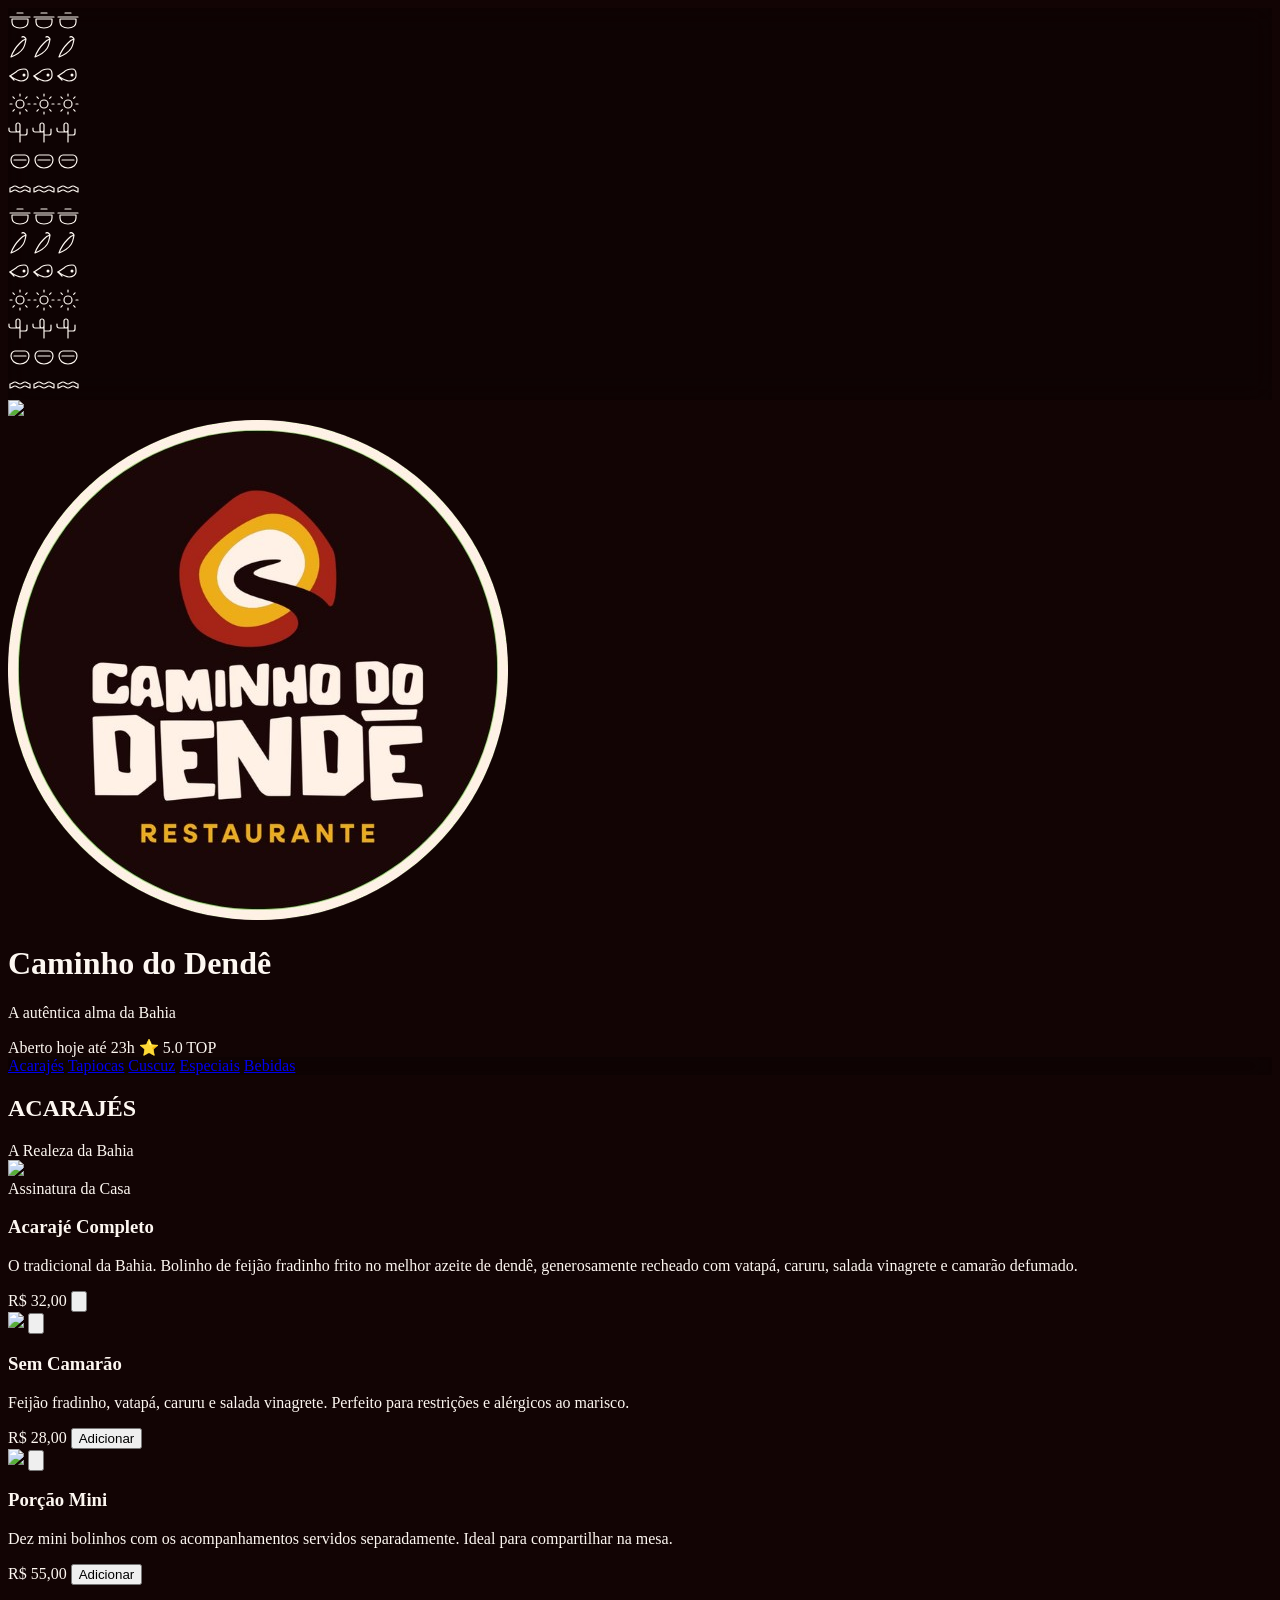
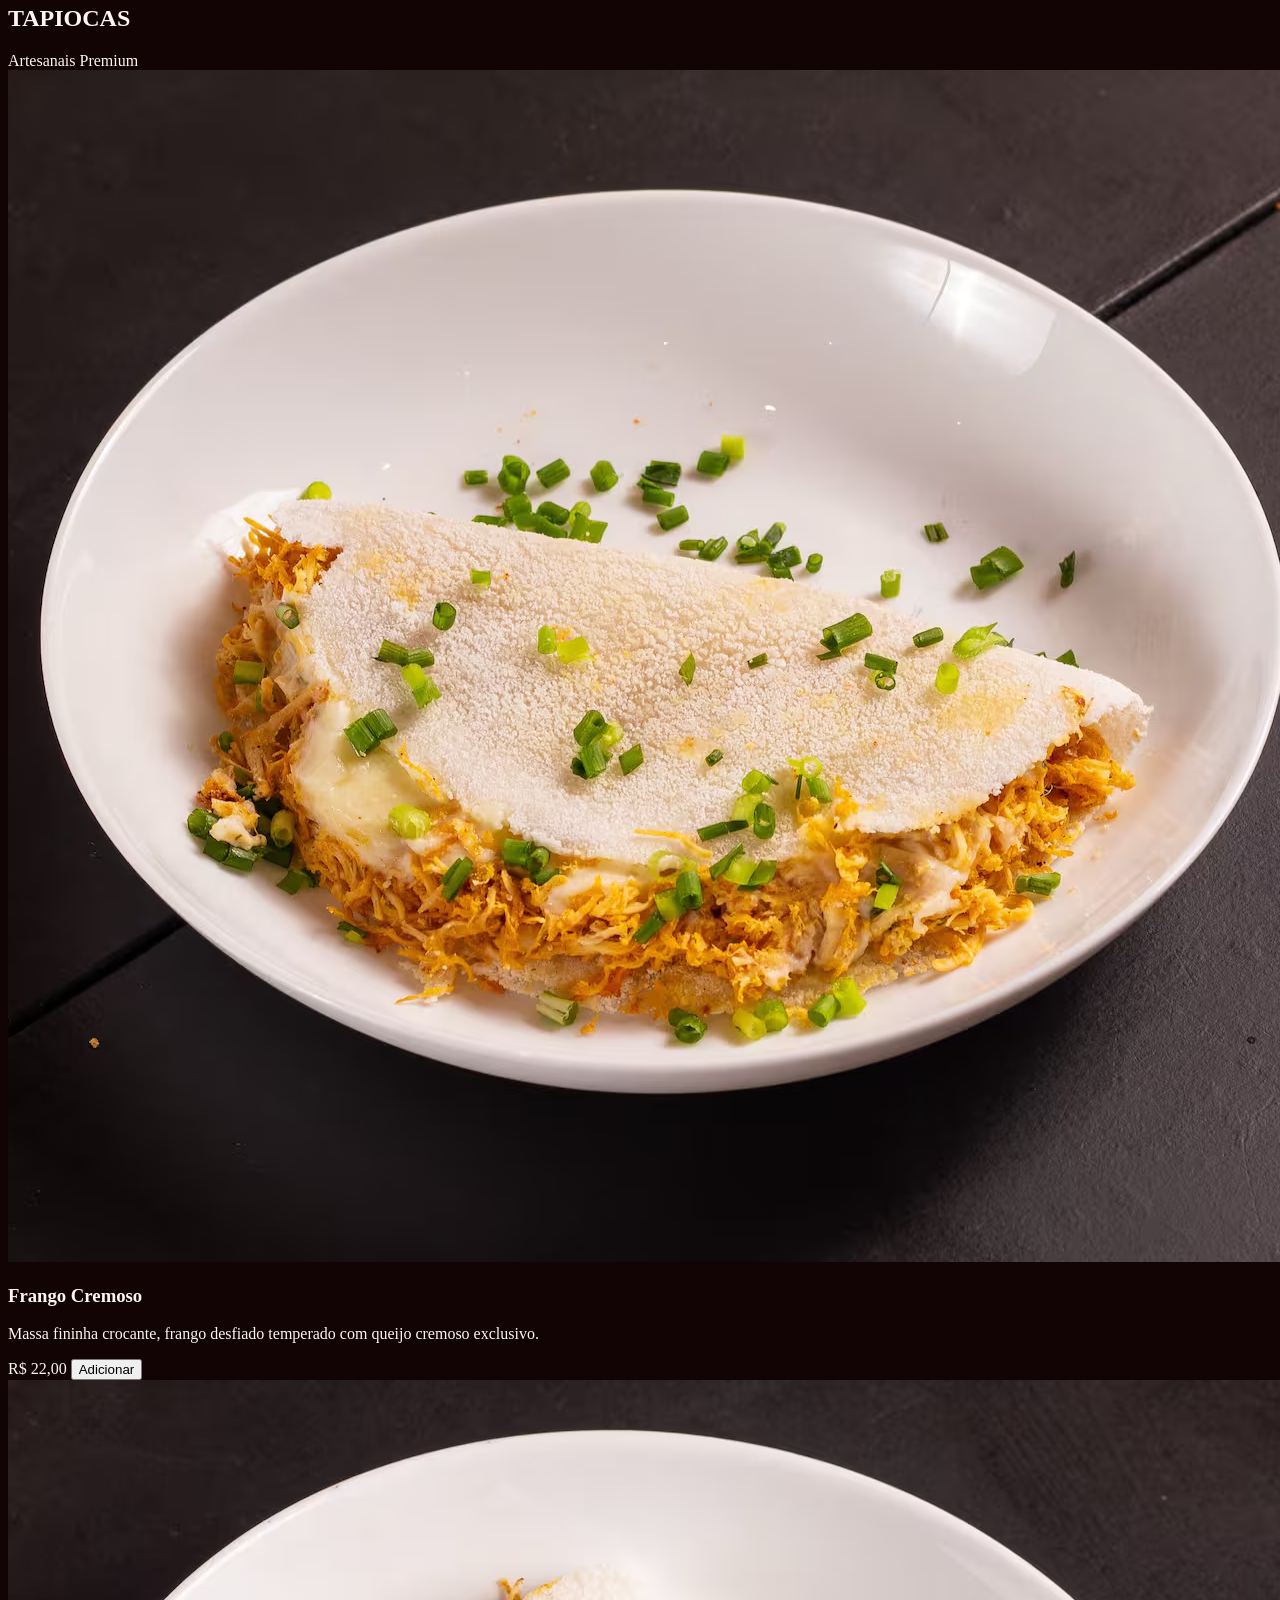
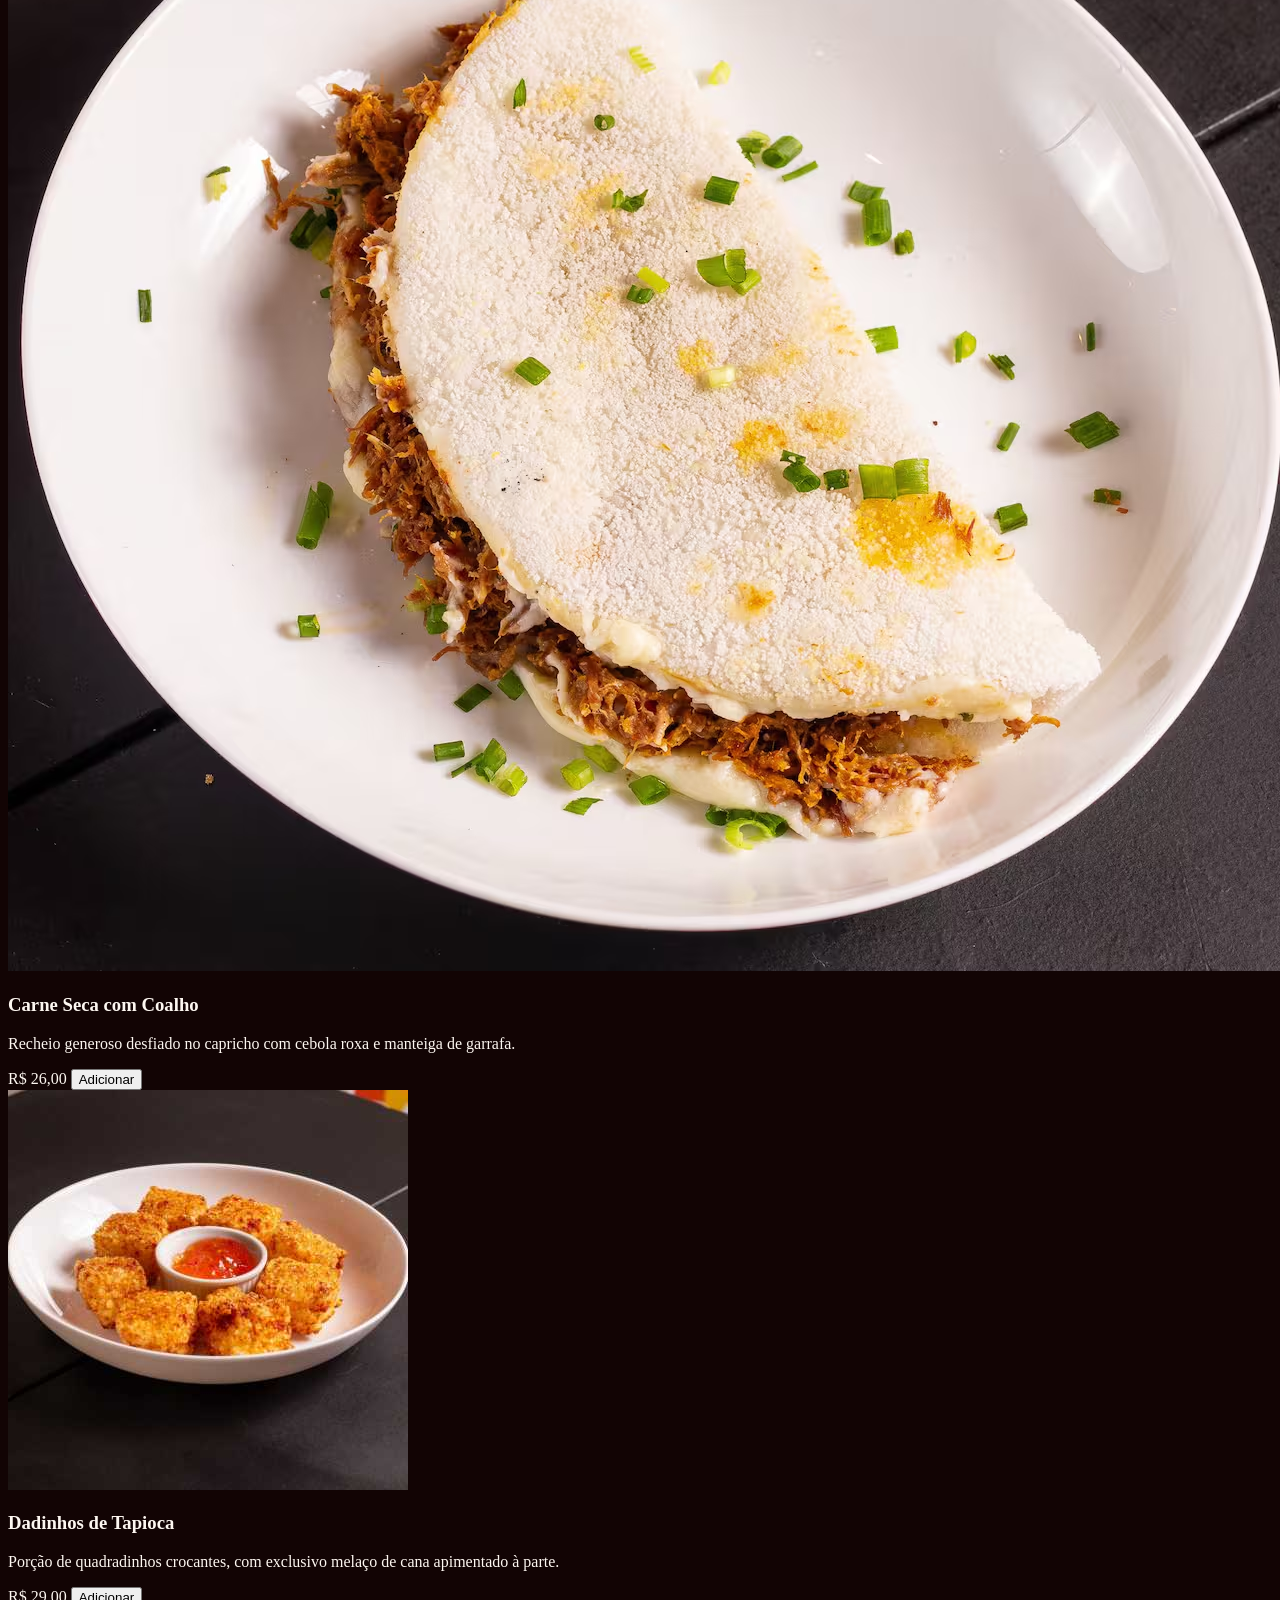
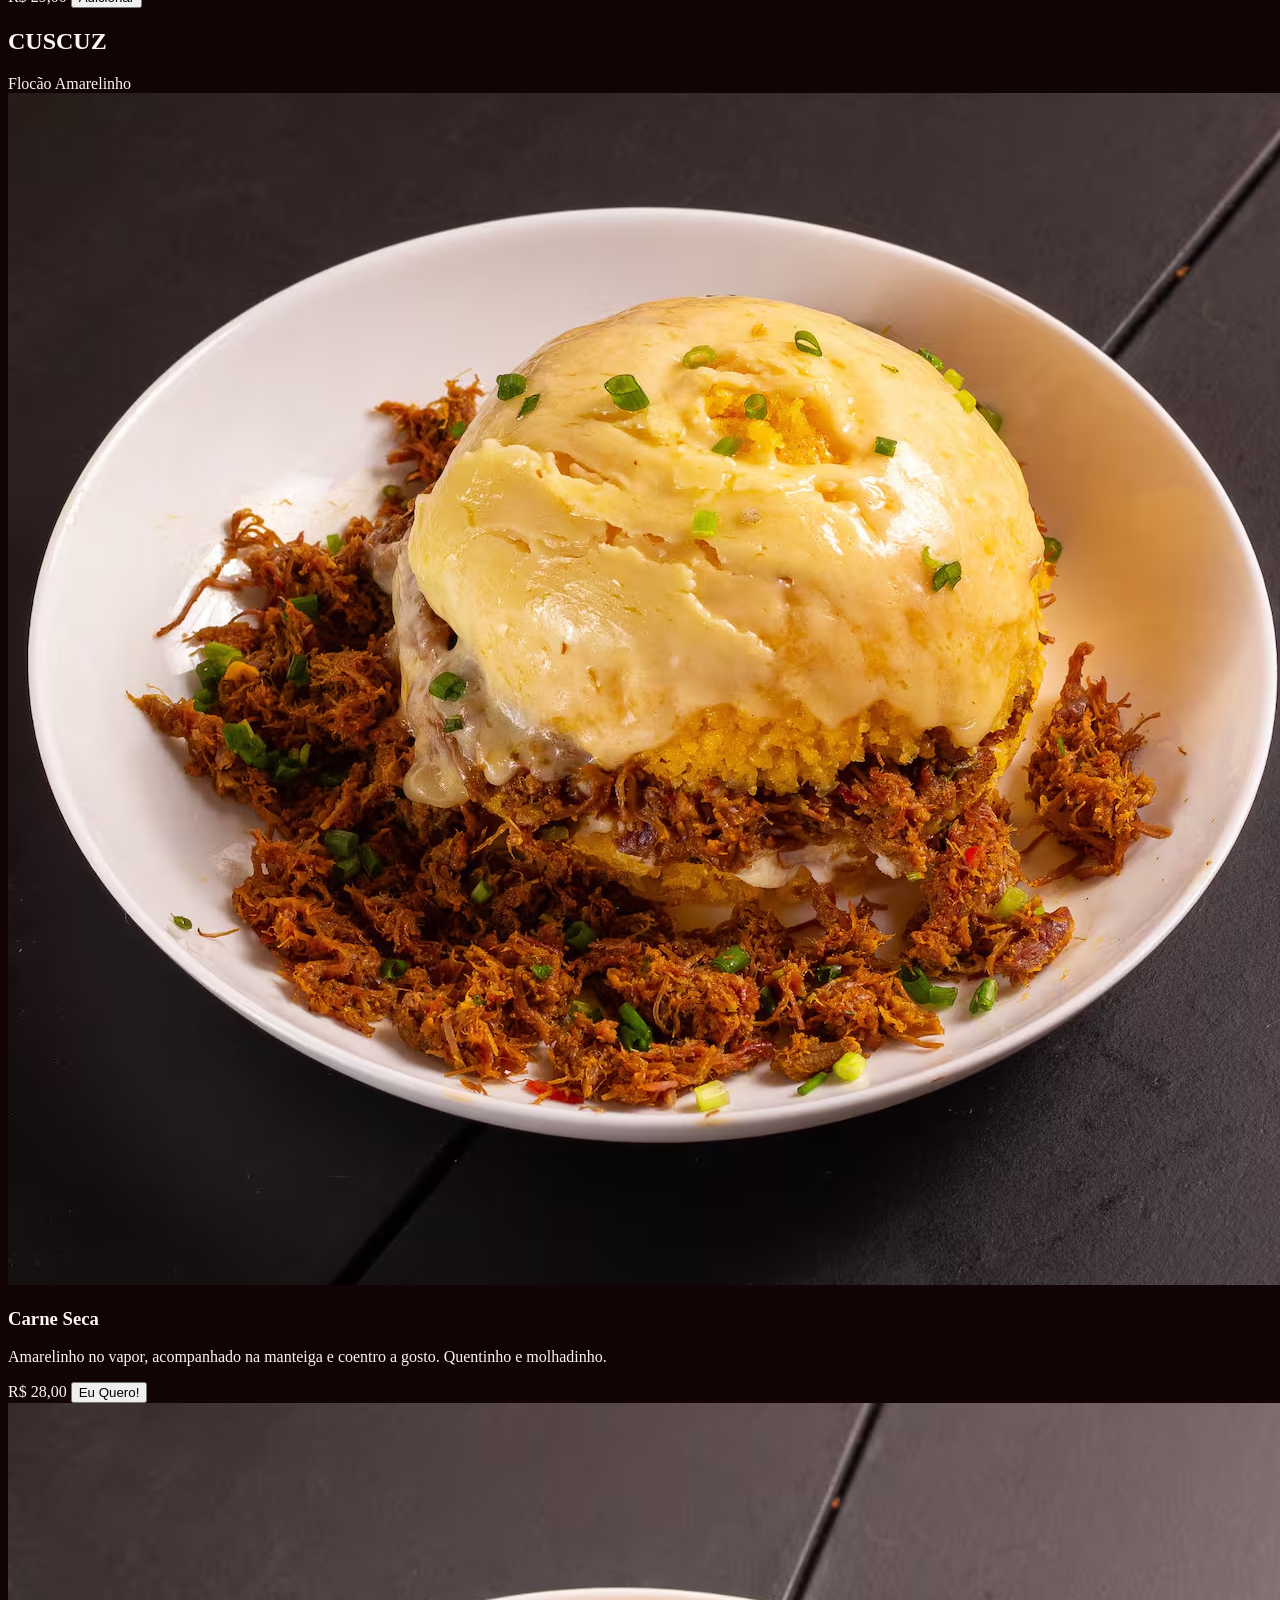
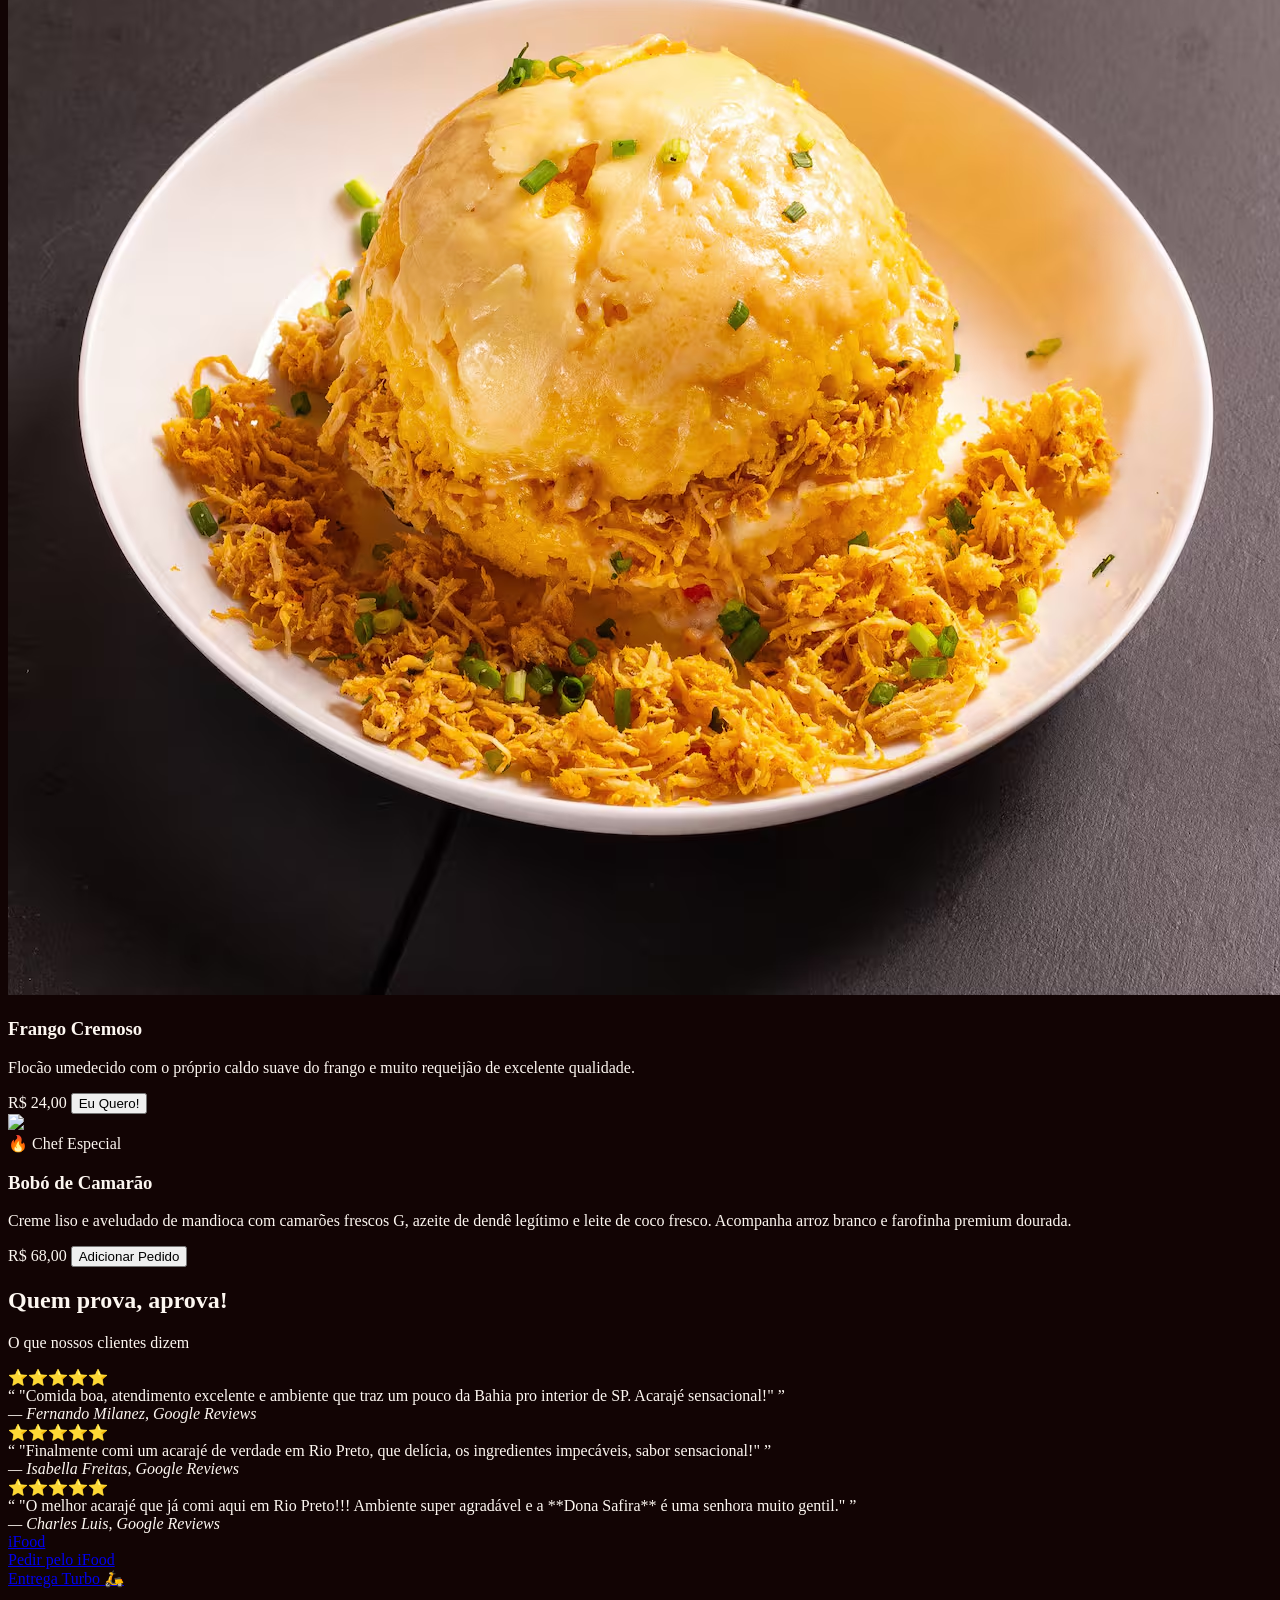
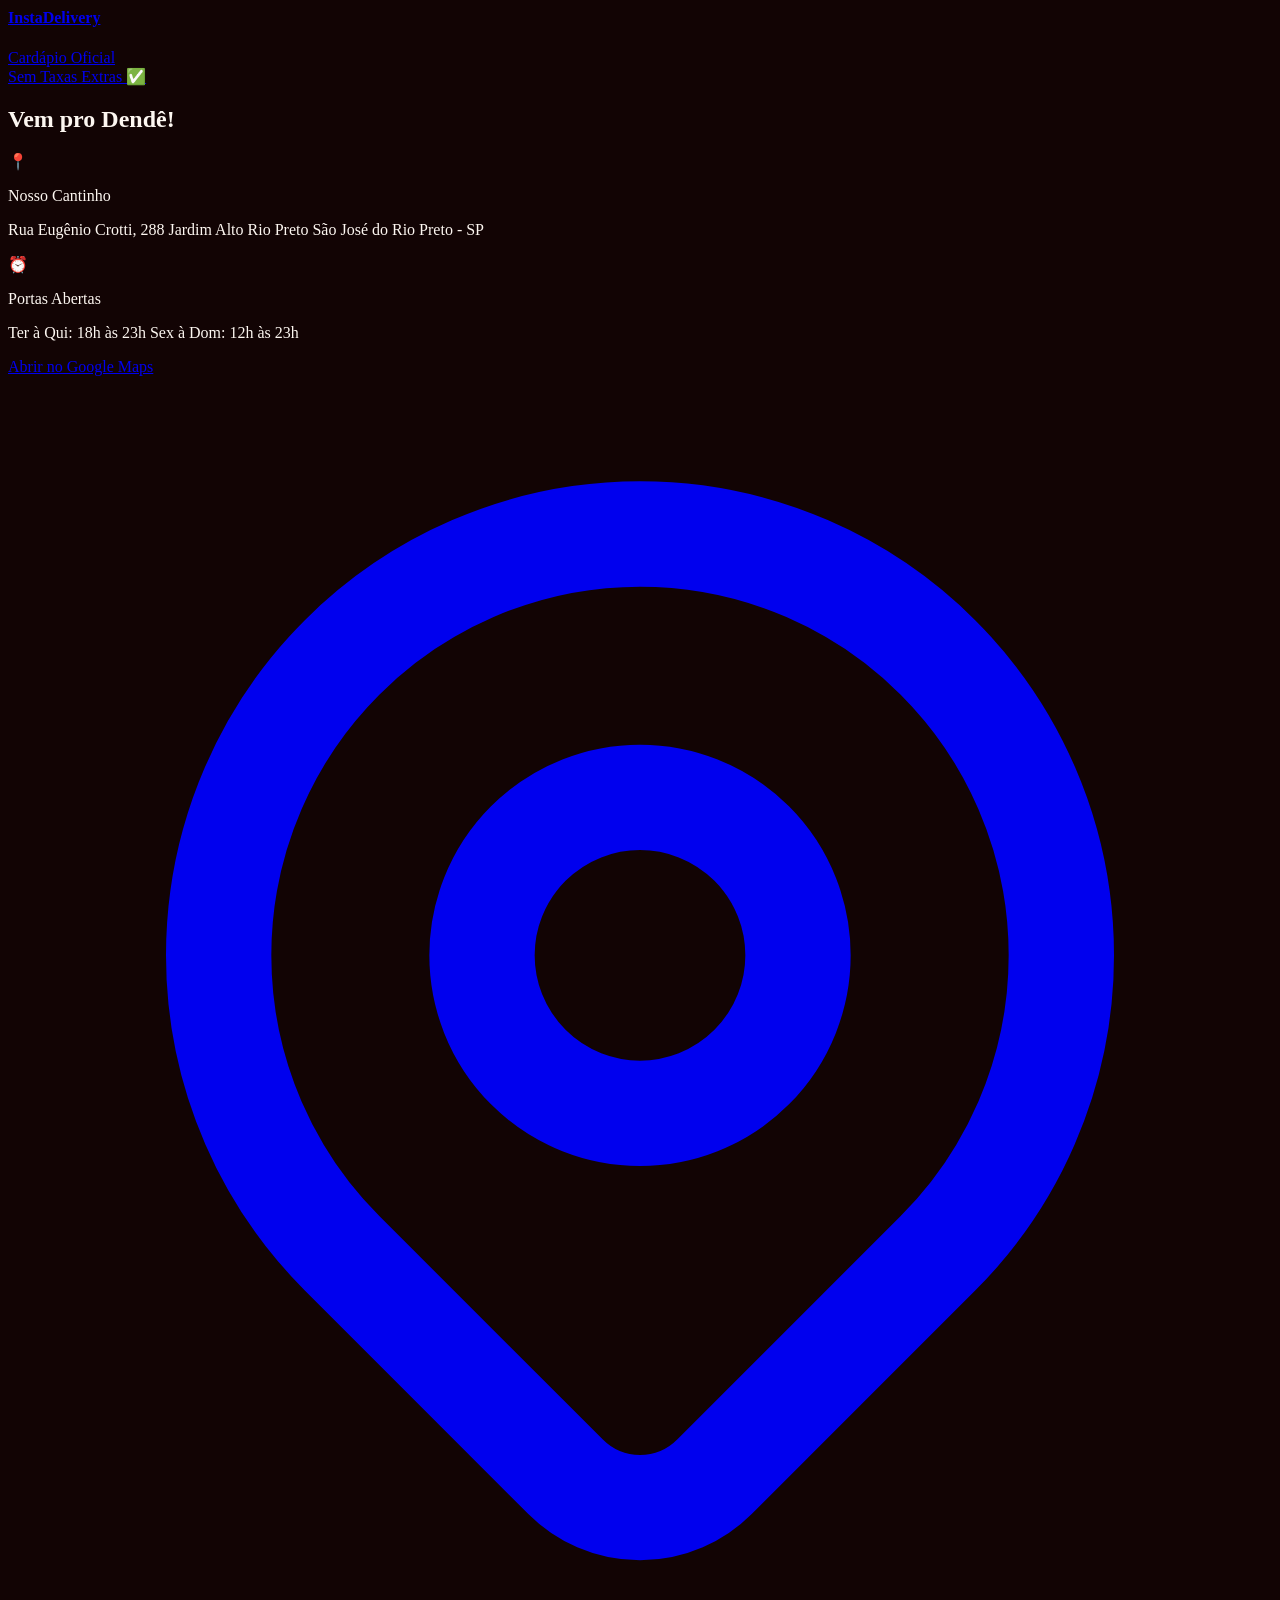
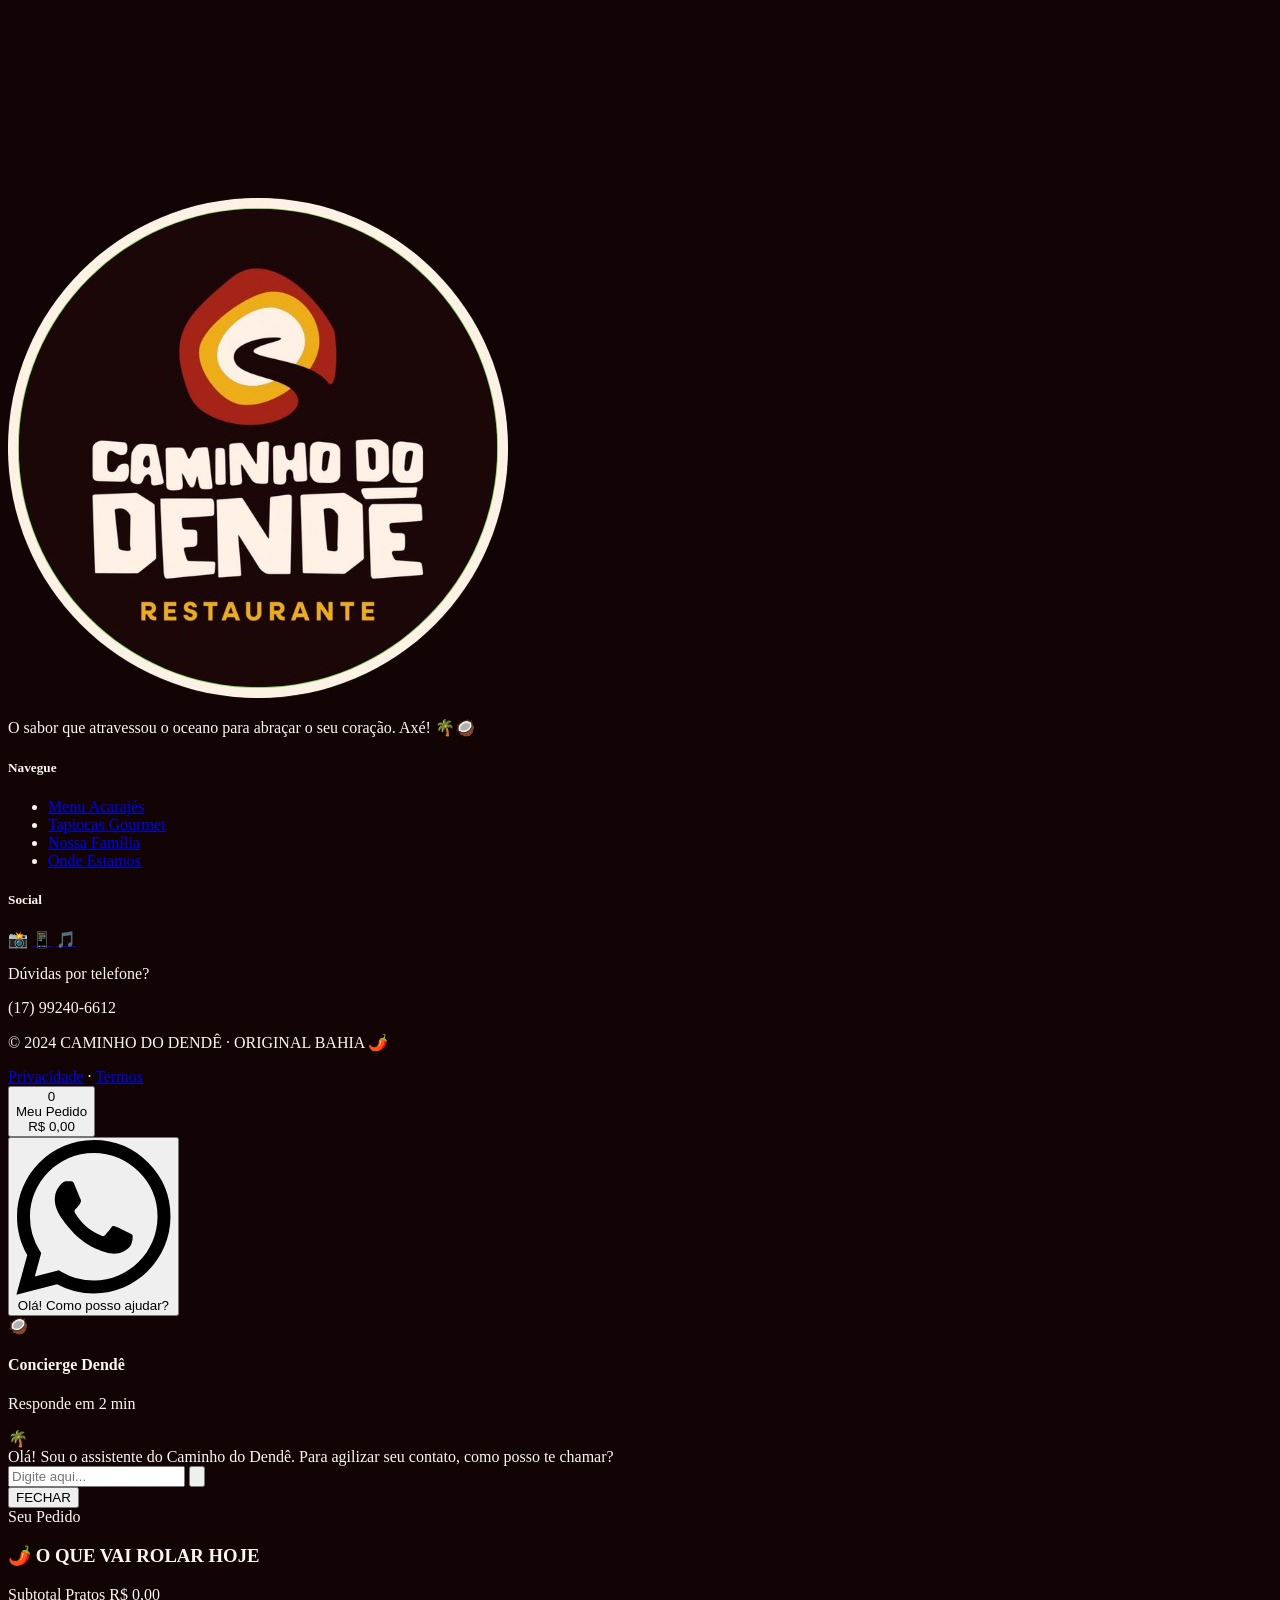
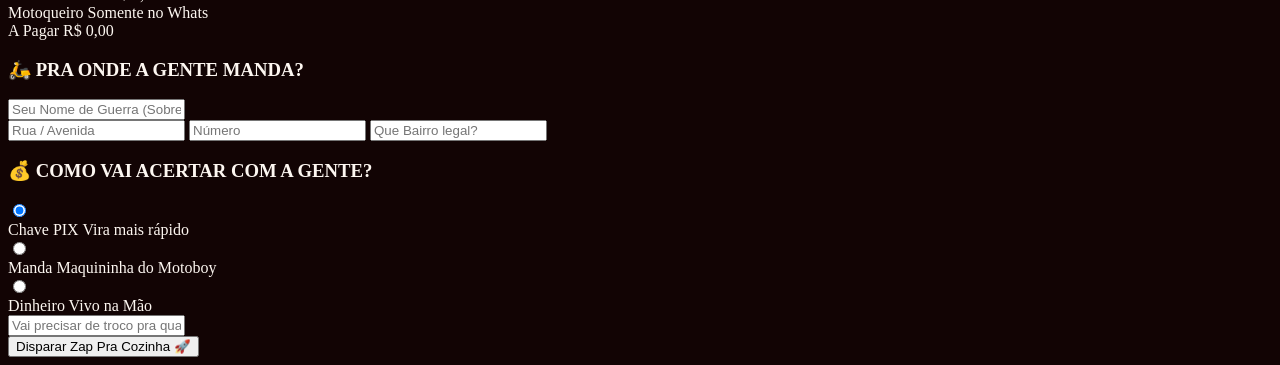
==== CAMINHO-DO-DENDE/index.html @ aa610e77 "Add files via upload" ====
<!DOCTYPE html>
<html lang="pt-br" class="scroll-smooth">
<head>
  <meta charset="UTF-8">
  <meta name="viewport" content="width=device-width, initial-scale=1.0">
  <title>Cardápio Digital · Caminho do Dendê</title>
  
  <script src="https://cdn.tailwindcss.com"></script>
  <script>
    tailwind.config = {
      theme: {
        extend: {
          colors: {
            brand: {
              red: '#933628',
              pimenta: '#8B1D1D', // O Vermelho Escuro da Arte
              gold: '#DAAA3C',
              dark: '#1B0707',
              beige: '#FDF7F1'
            }
          },
          fontFamily: {
            sans: ['"Inter"', 'sans-serif'],
            cordel: ['"Londrina Solid"', 'cursive'], // Fonte rústica/nordestina da arte!
          }
        }
      }
    }
  </script>

  <link rel="preconnect" href="https://fonts.googleapis.com">
  <link rel="preconnect" href="https://fonts.gstatic.com" crossorigin>
  <link href="https://fonts.googleapis.com/css2?family=Inter:wght@300;400;500;700;900&family=Londrina+Solid:wght@400;900&display=swap" rel="stylesheet">

  <style>
    body { background-color: #120404; color: #FDF7F1; }
    .scrollbar-none::-webkit-scrollbar { display: none; }
    .scrollbar-none { -ms-overflow-style: none; scrollbar-width: none; }
    .glass-effect { background: rgba(0, 0, 0, 0.2); backdrop-filter: blur(12px); -webkit-backdrop-filter: blur(12px); }
    
    @keyframes marquee { 0% { transform: translateX(0); } 100% { transform: translateX(-100%); } }
    .animate-marquee { display: flex; animation: marquee 30s linear infinite; }
    
    @keyframes fadeIn { from { opacity: 0; transform: translateY(10px); } to { opacity: 1; transform: translateY(0); } }
    .animate-fade-in { animation: fadeIn 0.3s ease-out forwards; }
  </style>
</head>
<body class="antialiased pb-24">

<!-- Faixa Elementos Nordestinos (Marquee) da Arte -->
<div id="top-marquee" class="sticky top-0 z-[60] w-full flex glass-effect overflow-hidden py-4 transition-all duration-500">
  <!-- Sibling 1 -->
  <div class="animate-marquee flex items-center shrink-0 opacity-90 drop-shadow-sm">
    <div class="flex items-center gap-8 md:gap-10 mx-4 md:mx-5 text-brand-gold">
      <svg class="w-6 h-6 md:w-7 md:h-7 shrink-0" fill="none" stroke="currentColor" stroke-width="1.2" stroke-linecap="round" stroke-linejoin="round" viewBox="0 0 24 24"><path d="M4 11h16v3c0 3.5-3 6-8 6s-8-2.5-8-6v-3zM2 9h20M9 5h6"/></svg>
      <svg class="w-6 h-6 md:w-7 md:h-7 shrink-0" fill="none" stroke="currentColor" stroke-width="1.2" stroke-linecap="round" stroke-linejoin="round" viewBox="0 0 24 24"><path d="M18 3c-1-2-3-3-4-2M18 3s-3.5 1-6 4C9 10 5 15 3 21c5-2 10-5.5 12-8.5 2-3 3-9.5 3-9.5z"/></svg>
      <svg class="w-6 h-6 md:w-7 md:h-7 shrink-0" fill="none" stroke="currentColor" stroke-width="1.2" stroke-linecap="round" stroke-linejoin="round" viewBox="0 0 24 24"><path d="M20 12c0 2.5-3 5-7 5s-8-3-11-5L8 8c2-2 5-3 8-3s4 2.5 4 5z"/><path d="M2 12l4 4"/><circle cx="16" cy="11" r="1.5" fill="currentColor" stroke="none"/></svg>
      <svg class="w-6 h-6 md:w-7 md:h-7 shrink-0" fill="none" stroke="currentColor" stroke-width="1.2" stroke-linecap="round" stroke-linejoin="round" viewBox="0 0 24 24"><circle cx="12" cy="12" r="4"/><path d="M12 2v2M12 20v2M4.93 4.93l1.41 1.41M17.66 17.66l1.41 1.41M2 12h2M20 12h2M4.93 19.07l1.41-1.41M17.66 6.34l1.41-1.41"/></svg>
      <svg class="w-6 h-6 md:w-7 md:h-7 shrink-0" fill="none" stroke="currentColor" stroke-width="1.2" stroke-linecap="round" stroke-linejoin="round" viewBox="0 0 24 24"><path d="M12 22V5a2 2 0 00-4 0v5a2 2 0 004 0M12 15h5a2 2 0 002-2V9M8 12H3a2 2 0 01-2-2V8"/></svg>
      <svg class="w-6 h-6 md:w-7 md:h-7 shrink-0" fill="none" stroke="currentColor" stroke-width="1.2" stroke-linecap="round" stroke-linejoin="round" viewBox="0 0 24 24"><path d="M3 12c0 4.5 4 8 9 8s9-3.5 9-8c0-3-2-5-4-5H7C5 7 3 9 3 12z"/><path d="M6 12h12"/></svg>
      <svg class="w-6 h-6 md:w-7 md:h-7 shrink-0" fill="none" stroke="currentColor" stroke-width="1.2" stroke-linecap="round" stroke-linejoin="round" viewBox="0 0 24 24"><path d="M2 12c2 0 3-2 5-2s3 2 5 2 3-2 5-2 3 2 5 2v4c-2 0-3-2-5-2s-3 2-5 2-3-2-5-2-3 2-5 2v-4z"/></svg>
    </div>
    <div class="flex items-center gap-8 md:gap-10 mx-4 md:mx-5 text-brand-gold">
      <svg class="w-6 h-6 md:w-7 md:h-7 shrink-0" fill="none" stroke="currentColor" stroke-width="1.2" stroke-linecap="round" stroke-linejoin="round" viewBox="0 0 24 24"><path d="M4 11h16v3c0 3.5-3 6-8 6s-8-2.5-8-6v-3zM2 9h20M9 5h6"/></svg>
      <svg class="w-6 h-6 md:w-7 md:h-7 shrink-0" fill="none" stroke="currentColor" stroke-width="1.2" stroke-linecap="round" stroke-linejoin="round" viewBox="0 0 24 24"><path d="M18 3c-1-2-3-3-4-2M18 3s-3.5 1-6 4C9 10 5 15 3 21c5-2 10-5.5 12-8.5 2-3 3-9.5 3-9.5z"/></svg>
      <svg class="w-6 h-6 md:w-7 md:h-7 shrink-0" fill="none" stroke="currentColor" stroke-width="1.2" stroke-linecap="round" stroke-linejoin="round" viewBox="0 0 24 24"><path d="M20 12c0 2.5-3 5-7 5s-8-3-11-5L8 8c2-2 5-3 8-3s4 2.5 4 5z"/><path d="M2 12l4 4"/><circle cx="16" cy="11" r="1.5" fill="currentColor" stroke="none"/></svg>
      <svg class="w-6 h-6 md:w-7 md:h-7 shrink-0" fill="none" stroke="currentColor" stroke-width="1.2" stroke-linecap="round" stroke-linejoin="round" viewBox="0 0 24 24"><circle cx="12" cy="12" r="4"/><path d="M12 2v2M12 20v2M4.93 4.93l1.41 1.41M17.66 17.66l1.41 1.41M2 12h2M20 12h2M4.93 19.07l1.41-1.41M17.66 6.34l1.41-1.41"/></svg>
      <svg class="w-6 h-6 md:w-7 md:h-7 shrink-0" fill="none" stroke="currentColor" stroke-width="1.2" stroke-linecap="round" stroke-linejoin="round" viewBox="0 0 24 24"><path d="M12 22V5a2 2 0 00-4 0v5a2 2 0 004 0M12 15h5a2 2 0 002-2V9M8 12H3a2 2 0 01-2-2V8"/></svg>
      <svg class="w-6 h-6 md:w-7 md:h-7 shrink-0" fill="none" stroke="currentColor" stroke-width="1.2" stroke-linecap="round" stroke-linejoin="round" viewBox="0 0 24 24"><path d="M3 12c0 4.5 4 8 9 8s9-3.5 9-8c0-3-2-5-4-5H7C5 7 3 9 3 12z"/><path d="M6 12h12"/></svg>
      <svg class="w-6 h-6 md:w-7 md:h-7 shrink-0" fill="none" stroke="currentColor" stroke-width="1.2" stroke-linecap="round" stroke-linejoin="round" viewBox="0 0 24 24"><path d="M2 12c2 0 3-2 5-2s3 2 5 2 3-2 5-2 3 2 5 2v4c-2 0-3-2-5-2s-3 2-5 2-3-2-5-2-3 2-5 2v-4z"/></svg>
    </div>
    <div class="flex items-center gap-8 md:gap-10 mx-4 md:mx-5 text-brand-gold">
      <svg class="w-6 h-6 md:w-7 md:h-7 shrink-0" fill="none" stroke="currentColor" stroke-width="1.2" stroke-linecap="round" stroke-linejoin="round" viewBox="0 0 24 24"><path d="M4 11h16v3c0 3.5-3 6-8 6s-8-2.5-8-6v-3zM2 9h20M9 5h6"/></svg>
      <svg class="w-6 h-6 md:w-7 md:h-7 shrink-0" fill="none" stroke="currentColor" stroke-width="1.2" stroke-linecap="round" stroke-linejoin="round" viewBox="0 0 24 24"><path d="M18 3c-1-2-3-3-4-2M18 3s-3.5 1-6 4C9 10 5 15 3 21c5-2 10-5.5 12-8.5 2-3 3-9.5 3-9.5z"/></svg>
      <svg class="w-6 h-6 md:w-7 md:h-7 shrink-0" fill="none" stroke="currentColor" stroke-width="1.2" stroke-linecap="round" stroke-linejoin="round" viewBox="0 0 24 24"><path d="M20 12c0 2.5-3 5-7 5s-8-3-11-5L8 8c2-2 5-3 8-3s4 2.5 4 5z"/><path d="M2 12l4 4"/><circle cx="16" cy="11" r="1.5" fill="currentColor" stroke="none"/></svg>
      <svg class="w-6 h-6 md:w-7 md:h-7 shrink-0" fill="none" stroke="currentColor" stroke-width="1.2" stroke-linecap="round" stroke-linejoin="round" viewBox="0 0 24 24"><circle cx="12" cy="12" r="4"/><path d="M12 2v2M12 20v2M4.93 4.93l1.41 1.41M17.66 17.66l1.41 1.41M2 12h2M20 12h2M4.93 19.07l1.41-1.41M17.66 6.34l1.41-1.41"/></svg>
      <svg class="w-6 h-6 md:w-7 md:h-7 shrink-0" fill="none" stroke="currentColor" stroke-width="1.2" stroke-linecap="round" stroke-linejoin="round" viewBox="0 0 24 24"><path d="M12 22V5a2 2 0 00-4 0v5a2 2 0 004 0M12 15h5a2 2 0 002-2V9M8 12H3a2 2 0 01-2-2V8"/></svg>
      <svg class="w-6 h-6 md:w-7 md:h-7 shrink-0" fill="none" stroke="currentColor" stroke-width="1.2" stroke-linecap="round" stroke-linejoin="round" viewBox="0 0 24 24"><path d="M3 12c0 4.5 4 8 9 8s9-3.5 9-8c0-3-2-5-4-5H7C5 7 3 9 3 12z"/><path d="M6 12h12"/></svg>
      <svg class="w-6 h-6 md:w-7 md:h-7 shrink-0" fill="none" stroke="currentColor" stroke-width="1.2" stroke-linecap="round" stroke-linejoin="round" viewBox="0 0 24 24"><path d="M2 12c2 0 3-2 5-2s3 2 5 2 3-2 5-2 3 2 5 2v4c-2 0-3-2-5-2s-3 2-5 2-3-2-5-2-3 2-5 2v-4z"/></svg>
    </div>
  </div>
  <!-- Sibling 2 (Duplicate for Seamless Loop) -->
  <div class="animate-marquee flex items-center shrink-0 opacity-90 drop-shadow-sm" aria-hidden="true">
    <div class="flex items-center gap-8 md:gap-10 mx-4 md:mx-5 text-brand-gold">
      <svg class="w-6 h-6 md:w-7 md:h-7 shrink-0" fill="none" stroke="currentColor" stroke-width="1.2" stroke-linecap="round" stroke-linejoin="round" viewBox="0 0 24 24"><path d="M4 11h16v3c0 3.5-3 6-8 6s-8-2.5-8-6v-3zM2 9h20M9 5h6"/></svg>
      <svg class="w-6 h-6 md:w-7 md:h-7 shrink-0" fill="none" stroke="currentColor" stroke-width="1.2" stroke-linecap="round" stroke-linejoin="round" viewBox="0 0 24 24"><path d="M18 3c-1-2-3-3-4-2M18 3s-3.5 1-6 4C9 10 5 15 3 21c5-2 10-5.5 12-8.5 2-3 3-9.5 3-9.5z"/></svg>
      <svg class="w-6 h-6 md:w-7 md:h-7 shrink-0" fill="none" stroke="currentColor" stroke-width="1.2" stroke-linecap="round" stroke-linejoin="round" viewBox="0 0 24 24"><path d="M20 12c0 2.5-3 5-7 5s-8-3-11-5L8 8c2-2 5-3 8-3s4 2.5 4 5z"/><path d="M2 12l4 4"/><circle cx="16" cy="11" r="1.5" fill="currentColor" stroke="none"/></svg>
      <svg class="w-6 h-6 md:w-7 md:h-7 shrink-0" fill="none" stroke="currentColor" stroke-width="1.2" stroke-linecap="round" stroke-linejoin="round" viewBox="0 0 24 24"><circle cx="12" cy="12" r="4"/><path d="M12 2v2M12 20v2M4.93 4.93l1.41 1.41M17.66 17.66l1.41 1.41M2 12h2M20 12h2M4.93 19.07l1.41-1.41M17.66 6.34l1.41-1.41"/></svg>
      <svg class="w-6 h-6 md:w-7 md:h-7 shrink-0" fill="none" stroke="currentColor" stroke-width="1.2" stroke-linecap="round" stroke-linejoin="round" viewBox="0 0 24 24"><path d="M12 22V5a2 2 0 00-4 0v5a2 2 0 004 0M12 15h5a2 2 0 002-2V9M8 12H3a2 2 0 01-2-2V8"/></svg>
      <svg class="w-6 h-6 md:w-7 md:h-7 shrink-0" fill="none" stroke="currentColor" stroke-width="1.2" stroke-linecap="round" stroke-linejoin="round" viewBox="0 0 24 24"><path d="M3 12c0 4.5 4 8 9 8s9-3.5 9-8c0-3-2-5-4-5H7C5 7 3 9 3 12z"/><path d="M6 12h12"/></svg>
      <svg class="w-6 h-6 md:w-7 md:h-7 shrink-0" fill="none" stroke="currentColor" stroke-width="1.2" stroke-linecap="round" stroke-linejoin="round" viewBox="0 0 24 24"><path d="M2 12c2 0 3-2 5-2s3 2 5 2 3-2 5-2 3 2 5 2v4c-2 0-3-2-5-2s-3 2-5 2-3-2-5-2-3 2-5 2v-4z"/></svg>
    </div>
    <div class="flex items-center gap-8 md:gap-10 mx-4 md:mx-5 text-brand-gold">
      <svg class="w-6 h-6 md:w-7 md:h-7 shrink-0" fill="none" stroke="currentColor" stroke-width="1.2" stroke-linecap="round" stroke-linejoin="round" viewBox="0 0 24 24"><path d="M4 11h16v3c0 3.5-3 6-8 6s-8-2.5-8-6v-3zM2 9h20M9 5h6"/></svg>
      <svg class="w-6 h-6 md:w-7 md:h-7 shrink-0" fill="none" stroke="currentColor" stroke-width="1.2" stroke-linecap="round" stroke-linejoin="round" viewBox="0 0 24 24"><path d="M18 3c-1-2-3-3-4-2M18 3s-3.5 1-6 4C9 10 5 15 3 21c5-2 10-5.5 12-8.5 2-3 3-9.5 3-9.5z"/></svg>
      <svg class="w-6 h-6 md:w-7 md:h-7 shrink-0" fill="none" stroke="currentColor" stroke-width="1.2" stroke-linecap="round" stroke-linejoin="round" viewBox="0 0 24 24"><path d="M20 12c0 2.5-3 5-7 5s-8-3-11-5L8 8c2-2 5-3 8-3s4 2.5 4 5z"/><path d="M2 12l4 4"/><circle cx="16" cy="11" r="1.5" fill="currentColor" stroke="none"/></svg>
      <svg class="w-6 h-6 md:w-7 md:h-7 shrink-0" fill="none" stroke="currentColor" stroke-width="1.2" stroke-linecap="round" stroke-linejoin="round" viewBox="0 0 24 24"><circle cx="12" cy="12" r="4"/><path d="M12 2v2M12 20v2M4.93 4.93l1.41 1.41M17.66 17.66l1.41 1.41M2 12h2M20 12h2M4.93 19.07l1.41-1.41M17.66 6.34l1.41-1.41"/></svg>
      <svg class="w-6 h-6 md:w-7 md:h-7 shrink-0" fill="none" stroke="currentColor" stroke-width="1.2" stroke-linecap="round" stroke-linejoin="round" viewBox="0 0 24 24"><path d="M12 22V5a2 2 0 00-4 0v5a2 2 0 004 0M12 15h5a2 2 0 002-2V9M8 12H3a2 2 0 01-2-2V8"/></svg>
      <svg class="w-6 h-6 md:w-7 md:h-7 shrink-0" fill="none" stroke="currentColor" stroke-width="1.2" stroke-linecap="round" stroke-linejoin="round" viewBox="0 0 24 24"><path d="M3 12c0 4.5 4 8 9 8s9-3.5 9-8c0-3-2-5-4-5H7C5 7 3 9 3 12z"/><path d="M6 12h12"/></svg>
      <svg class="w-6 h-6 md:w-7 md:h-7 shrink-0" fill="none" stroke="currentColor" stroke-width="1.2" stroke-linecap="round" stroke-linejoin="round" viewBox="0 0 24 24"><path d="M2 12c2 0 3-2 5-2s3 2 5 2 3-2 5-2 3 2 5 2v4c-2 0-3-2-5-2s-3 2-5 2-3-2-5-2-3 2-5 2v-4z"/></svg>
    </div>
    <div class="flex items-center gap-8 md:gap-10 mx-4 md:mx-5 text-brand-gold">
      <svg class="w-6 h-6 md:w-7 md:h-7 shrink-0" fill="none" stroke="currentColor" stroke-width="1.2" stroke-linecap="round" stroke-linejoin="round" viewBox="0 0 24 24"><path d="M4 11h16v3c0 3.5-3 6-8 6s-8-2.5-8-6v-3zM2 9h20M9 5h6"/></svg>
      <svg class="w-6 h-6 md:w-7 md:h-7 shrink-0" fill="none" stroke="currentColor" stroke-width="1.2" stroke-linecap="round" stroke-linejoin="round" viewBox="0 0 24 24"><path d="M18 3c-1-2-3-3-4-2M18 3s-3.5 1-6 4C9 10 5 15 3 21c5-2 10-5.5 12-8.5 2-3 3-9.5 3-9.5z"/></svg>
      <svg class="w-6 h-6 md:w-7 md:h-7 shrink-0" fill="none" stroke="currentColor" stroke-width="1.2" stroke-linecap="round" stroke-linejoin="round" viewBox="0 0 24 24"><path d="M20 12c0 2.5-3 5-7 5s-8-3-11-5L8 8c2-2 5-3 8-3s4 2.5 4 5z"/><path d="M2 12l4 4"/><circle cx="16" cy="11" r="1.5" fill="currentColor" stroke="none"/></svg>
      <svg class="w-6 h-6 md:w-7 md:h-7 shrink-0" fill="none" stroke="currentColor" stroke-width="1.2" stroke-linecap="round" stroke-linejoin="round" viewBox="0 0 24 24"><circle cx="12" cy="12" r="4"/><path d="M12 2v2M12 20v2M4.93 4.93l1.41 1.41M17.66 17.66l1.41 1.41M2 12h2M20 12h2M4.93 19.07l1.41-1.41M17.66 6.34l1.41-1.41"/></svg>
      <svg class="w-6 h-6 md:w-7 md:h-7 shrink-0" fill="none" stroke="currentColor" stroke-width="1.2" stroke-linecap="round" stroke-linejoin="round" viewBox="0 0 24 24"><path d="M12 22V5a2 2 0 00-4 0v5a2 2 0 004 0M12 15h5a2 2 0 002-2V9M8 12H3a2 2 0 01-2-2V8"/></svg>
      <svg class="w-6 h-6 md:w-7 md:h-7 shrink-0" fill="none" stroke="currentColor" stroke-width="1.2" stroke-linecap="round" stroke-linejoin="round" viewBox="0 0 24 24"><path d="M3 12c0 4.5 4 8 9 8s9-3.5 9-8c0-3-2-5-4-5H7C5 7 3 9 3 12z"/><path d="M6 12h12"/></svg>
      <svg class="w-6 h-6 md:w-7 md:h-7 shrink-0" fill="none" stroke="currentColor" stroke-width="1.2" stroke-linecap="round" stroke-linejoin="round" viewBox="0 0 24 24"><path d="M2 12c2 0 3-2 5-2s3 2 5 2 3-2 5-2 3 2 5 2v4c-2 0-3-2-5-2s-3 2-5 2-3-2-5-2-3 2-5 2v-4z"/></svg>
    </div>
  </div>
</div>

<!-- Header Hero -->
<header class="relative w-full min-h-[80vh] flex flex-col items-center justify-start overflow-hidden pt-36 pb-20">
  <img src="assets/cardapio/Acarajé.jpeg" class="absolute inset-0 w-full h-full object-cover opacity-40 scale-105">
  <div class="absolute inset-0 bg-gradient-to-b from-[#120404]/90 via-[#120404]/60 to-[#120404]"></div>
  
  <div class="relative z-10 flex flex-col items-center px-4 text-center">
    <img src="assets/logo-oficial.png" alt="Logo" class="w-48 h-48 md:w-64 md:h-64 mb-8 drop-shadow-[0_10px_30px_rgba(218,170,60,0.5)]">
    <h1 class="font-cordel uppercase text-6xl md:text-8xl text-brand-gold mb-3 tracking-widest drop-shadow-[0_5px_15px_rgba(0,0,0,1)]">
      Caminho do Dendê
    </h1>
    <p class="text-brand-beige text-xs md:text-sm tracking-[0.3em] uppercase font-bold max-w-lg mb-10 opacity-90">
      A autêntica alma da Bahia
    </p>
    <div class="flex flex-wrap justify-center gap-4">
      <span class="border border-brand-gold/30 rounded-full px-5 py-2 text-xs md:text-sm font-medium text-brand-gold/80 backdrop-blur-md">Aberto hoje até 23h</span>
      <span class="border border-brand-gold/30 rounded-full px-5 py-2 text-xs md:text-sm font-medium text-brand-gold/80 backdrop-blur-md flex items-center gap-1">
        ⭐ 5.0 <span class="font-cordel text-lg translate-y-[2px] ml-1">TOP</span>
      </span>
    </div>
  </div>
</header>

<!-- Navegação Flutuante -->
<nav id="main-nav" class="sticky top-[64px] z-40 glass-effect border-b border-brand-gold/20 shadow-[0_15px_35px_rgba(0,0,0,0.4)] transition-all">
  <div class="max-w-7xl mx-auto px-6 py-4 flex overflow-x-auto scrollbar-none gap-8 md:justify-center items-center">
    <a href="#cat-acaraje" class="shrink-0 text-brand-gold font-bold text-xs md:text-sm tracking-[0.15em] uppercase hover:text-white transition">Acarajés</a>
    <a href="#cat-tapiocas" class="shrink-0 text-gray-400 font-medium text-xs md:text-sm tracking-[0.15em] uppercase hover:text-brand-gold transition">Tapiocas</a>
    <a href="#cat-cuscuz" class="shrink-0 text-gray-400 font-medium text-xs md:text-sm tracking-[0.15em] uppercase hover:text-brand-gold transition">Cuscuz</a>
    <a href="#cat-camarao" class="shrink-0 text-gray-400 font-medium text-xs md:text-sm tracking-[0.15em] uppercase hover:text-brand-gold transition">Especiais</a>
    <a href="#cat-bebidas" class="shrink-0 text-gray-400 font-medium text-xs md:text-sm tracking-[0.15em] uppercase hover:text-brand-gold transition">Bebidas</a>
  </div>
</nav>

<!-- Main Container (Editorial Grid) -->
<main class="max-w-7xl mx-auto px-6 md:px-12 mt-16 md:mt-24 space-y-32">

  <!-- ==================== Categoria ACARAJÉ ==================== -->
  <section id="cat-acaraje" class="scroll-mt-32">
    <!-- Título Ribbon Artesanal -->
    <div class="flex flex-col items-center mb-12 md:mb-16 text-center">
      <div class="relative bg-brand-pimenta px-10 py-3 transform -skew-x-6 inline-block shadow-[6px_6px_0_#DAAA3C] mb-4 border border-[#DAAA3C]/50 transition hover:-translate-y-1">
        <h2 class="font-cordel uppercase text-5xl md:text-6xl text-brand-beige transform skew-x-6 tracking-wide drop-shadow-md">ACARAJÉS</h2>
      </div>
      <span class="text-brand-gold text-xs font-bold tracking-[0.3em] uppercase mt-4 block">A Realeza da Bahia</span>
    </div>

    <!-- Layout: 1 Hero Item + 2 Standard Items -->
    <div class="grid grid-cols-1 md:grid-cols-2 lg:grid-cols-3 gap-8 md:gap-x-12 md:gap-y-16">
      
      <!-- HERO ITEM -->
      <div class="product-card group cursor-pointer lg:col-span-2 relative overflow-hidden rounded-2xl bg-[#1A0A0A] border border-white/5 hover:border-brand-gold/30 transition duration-500 shadow-xl">
        <div class="flex flex-col lg:flex-row h-full">
          <div class="w-full lg:w-3/5 h-[300px] lg:h-[400px] overflow-hidden">
            <img src="assets/cardapio/Acarajé Completo.avif" class="w-full h-full object-cover opacity-80 group-hover:scale-105 group-hover:opacity-100 transition duration-700">
          </div>
          <div class="w-full lg:w-2/5 p-8 md:p-10 flex flex-col justify-center relative">
            <span class="text-brand-gold text-[10px] uppercase tracking-widest font-bold mb-3 inline-block">Assinatura da Casa</span>
            <h3 class="font-cordel uppercase tracking-wide text-4xl text-white mb-4">Acarajé Completo</h3>
            <p class="text-gray-400 text-sm font-light leading-relaxed mb-8 border-l-2 border-brand-gold/30 pl-4">
              O tradicional da Bahia. Bolinho de feijão fradinho frito no melhor azeite de dendê, generosamente recheado com vatapá, caruru, salada vinagrete e camarão defumado.
            </p>
            <div class="flex items-end justify-between mt-auto">
              <!-- Preço em Ribbon -->
              <span class="bg-brand-gold text-[#120404] px-4 py-1.5 font-cordel text-2xl tracking-wider transform -skew-x-6 shadow-[3px_3px_0_#FDF7F1] price-tag inline-block">
                <span class="block transform skew-x-6">R$ 32,00</span>
              </span>
              <button class="bg-brand-pimenta hover:bg-red-800 text-white w-12 h-12 rounded-full flex items-center justify-center transition shadow-[0_0_15px_rgba(139,29,29,0.5)] add-btn">
                <svg class="w-6 h-6" fill="none" stroke="currentColor" viewBox="0 0 24 24"><path stroke-linecap="round" stroke-linejoin="round" stroke-width="2.5" d="M12 4v16m8-8H4"></path></svg>
              </button>
            </div>
          </div>
        </div>
      </div>

      <!-- STANDARD ITEM -->
      <div class="product-card group cursor-pointer relative flex flex-col">
        <div class="w-full aspect-[4/5] rounded-xl overflow-hidden mb-6 bg-black relative shadow-lg">
          <img src="assets/cardapio/Acarajé sem Camarão.avif" class="w-full h-full object-cover opacity-70 group-hover:opacity-100 group-hover:scale-105 transition duration-700">
          <button class="absolute bottom-4 right-4 bg-brand-pimenta border border-white/20 text-white w-12 h-12 rounded-full flex items-center justify-center opacity-0 group-hover:opacity-100 transition translate-y-4 group-hover:translate-y-0 add-btn shadow-xl">
            <svg class="w-5 h-5" fill="none" stroke="currentColor" viewBox="0 0 24 24"><path stroke-linecap="round" stroke-linejoin="round" stroke-width="2.5" d="M12 4v16m8-8H4"></path></svg>
          </button>
        </div>
        <div class="flex flex-col flex-1 pl-2">
          <h3 class="font-cordel uppercase tracking-wide text-3xl text-brand-beige mb-2">Sem Camarão</h3>
          <p class="text-gray-500 text-xs font-light leading-relaxed mb-4 flex-1">
            Feijão fradinho, vatapá, caruru e salada vinagrete. Perfeito para restrições e alérgicos ao marisco.
          </p>
          <div class="flex items-center justify-between mt-auto pt-4 border-t border-white/5">
             <span class="bg-brand-gold text-[#120404] px-3 py-1 font-cordel text-xl tracking-wider transform -skew-x-6 shadow-[2px_2px_0_#FDF7F1] price-tag">
               <span class="block transform skew-x-6">R$ 28,00</span>
             </span>
             <button class="lg:hidden text-white border border-white/20 px-5 py-2 rounded-full text-xs font-bold uppercase tracking-wider add-btn bg-white/5">Adicionar</button>
          </div>
        </div>
      </div>

      <!-- STANDARD ITEM -->
      <div class="product-card group cursor-pointer relative flex flex-col">
        <div class="w-full aspect-[4/5] rounded-xl overflow-hidden mb-6 bg-black relative shadow-lg">
          <img src="assets/cardapio/Porção de Acarajé.avif" class="w-full h-full object-cover opacity-70 group-hover:opacity-100 group-hover:scale-105 transition duration-700">
          <button class="absolute bottom-4 right-4 bg-brand-pimenta border border-white/20 text-white w-12 h-12 rounded-full flex items-center justify-center opacity-0 group-hover:opacity-100 transition translate-y-4 group-hover:translate-y-0 add-btn shadow-xl">
            <svg class="w-5 h-5" fill="none" stroke="currentColor" viewBox="0 0 24 24"><path stroke-linecap="round" stroke-linejoin="round" stroke-width="2.5" d="M12 4v16m8-8H4"></path></svg>
          </button>
        </div>
        <div class="flex flex-col flex-1 pl-2">
          <h3 class="font-cordel uppercase tracking-wide text-3xl text-brand-beige mb-2">Porção Mini</h3>
          <p class="text-gray-500 text-xs font-light leading-relaxed mb-4 flex-1">
            Dez mini bolinhos com os acompanhamentos servidos separadamente. Ideal para compartilhar na mesa.
          </p>
          <div class="flex items-center justify-between mt-auto pt-4 border-t border-white/5">
            <span class="bg-brand-gold text-[#120404] px-3 py-1 font-cordel text-xl tracking-wider transform -skew-x-6 shadow-[2px_2px_0_#FDF7F1] price-tag">
               <span class="block transform skew-x-6">R$ 55,00</span>
             </span>
            <button class="lg:hidden text-white border border-white/20 px-5 py-2 rounded-full text-xs font-bold uppercase tracking-wider add-btn bg-white/5">Adicionar</button>
          </div>
        </div>
      </div>
      
    </div>
  </section>

  <!-- ==================== Categoria TAPIOCAS ==================== -->
  <section id="cat-tapiocas" class="scroll-mt-32">
    <!-- Título Ribbon Artesanal -->
    <div class="flex flex-col items-center mb-12 md:mb-16 text-center">
      <div class="relative bg-brand-gold px-10 py-3 transform skew-x-6 inline-block shadow-[-6px_6px_0_#8B1D1D] mb-4 border border-[#8B1D1D]/50 transition hover:-translate-y-1">
        <h2 class="font-cordel uppercase text-5xl md:text-6xl text-[#120404] transform -skew-x-6 tracking-wide drop-shadow-sm">TAPIOCAS</h2>
      </div>
      <span class="text-brand-beige text-xs font-bold tracking-[0.3em] uppercase mt-4 block">Artesanais Premium</span>
    </div>

    <div class="grid grid-cols-1 md:grid-cols-3 gap-8 md:gap-12">
      <!-- Item Normal -->
      <div class="product-card group cursor-pointer relative flex flex-col">
        <div class="w-full aspect-[4/3] md:aspect-square rounded-xl overflow-hidden mb-6 bg-black relative border-2 border-transparent group-hover:border-brand-gold/30 transition duration-500">
          <img src="assets/cardapio/Tapioca de Frango Cremoso.avif" class="w-full h-full object-cover opacity-70 group-hover:opacity-100 group-hover:scale-105 transition duration-700">
        </div>
        <div class="flex flex-col flex-1 text-center items-center">
          <h3 class="font-cordel uppercase tracking-wide text-3xl text-brand-beige mb-3">Frango Cremoso</h3>
          <p class="text-gray-500 text-xs font-light leading-relaxed max-w-[250px] mb-4">
            Massa fininha crocante, frango desfiado temperado com queijo cremoso exclusivo.
          </p>
          <span class="bg-transparent border border-brand-gold text-brand-gold px-4 py-1.5 font-cordel text-xl tracking-wider transform -skew-x-6 price-tag mb-4 shadow-[2px_2px_0_#DAAA3C]">
            <span class="block transform skew-x-6">R$ 22,00</span>
          </span>
          <button class="w-max bg-white/5 border border-white/20 text-white hover:bg-brand-gold hover:text-brand-dark px-8 py-3 rounded-full font-bold text-[11px] uppercase tracking-[0.2em] transition add-btn">Adicionar</button>
        </div>
      </div>

      <!-- Item Normal -->
      <div class="product-card group cursor-pointer relative flex flex-col">
        <div class="w-full aspect-[4/3] md:aspect-square rounded-xl overflow-hidden mb-6 bg-black relative border-2 border-transparent group-hover:border-brand-gold/30 transition duration-500">
          <img src="assets/cardapio/Tapioca e Carne Seca.avif" class="w-full h-full object-cover opacity-70 group-hover:opacity-100 group-hover:scale-105 transition duration-700">
        </div>
        <div class="flex flex-col flex-1 text-center items-center">
          <h3 class="font-cordel uppercase tracking-wide text-3xl text-brand-beige mb-3">Carne Seca com Coalho</h3>
          <p class="text-gray-500 text-xs font-light leading-relaxed max-w-[250px] mb-4">
            Recheio generoso desfiado no capricho com cebola roxa e manteiga de garrafa.
          </p>
          <span class="bg-transparent border border-brand-gold text-brand-gold px-4 py-1.5 font-cordel text-xl tracking-wider transform -skew-x-6 price-tag mb-4 shadow-[2px_2px_0_#DAAA3C]">
            <span class="block transform skew-x-6">R$ 26,00</span>
          </span>
          <button class="w-max bg-white/5 border border-white/20 text-white hover:bg-brand-gold hover:text-brand-dark px-8 py-3 rounded-full font-bold text-[11px] uppercase tracking-[0.2em] transition add-btn">Adicionar</button>
        </div>
      </div>

      <!-- Item Normal -->
      <div class="product-card group cursor-pointer relative flex flex-col">
        <div class="w-full aspect-[4/3] md:aspect-square rounded-xl overflow-hidden mb-6 bg-black relative border-2 border-transparent group-hover:border-brand-gold/30 transition duration-500">
          <img src="assets/cardapio/Dadinho de Tapioca.jpeg" class="w-full h-full object-cover opacity-70 group-hover:opacity-100 group-hover:scale-105 transition duration-700">
        </div>
        <div class="flex flex-col flex-1 text-center items-center">
          <h3 class="font-cordel uppercase tracking-wide text-3xl text-brand-beige mb-3">Dadinhos de Tapioca</h3>
          <p class="text-gray-500 text-xs font-light leading-relaxed max-w-[250px] mb-4">
             Porção de quadradinhos crocantes, com exclusivo melaço de cana apimentado à parte.
          </p>
          <span class="bg-transparent border border-brand-gold text-brand-gold px-4 py-1.5 font-cordel text-xl tracking-wider transform -skew-x-6 price-tag mb-4 shadow-[2px_2px_0_#DAAA3C]">
            <span class="block transform skew-x-6">R$ 29,00</span>
          </span>
          <button class="w-max bg-white/5 border border-white/20 text-white hover:bg-brand-gold hover:text-brand-dark px-8 py-3 rounded-full font-bold text-[11px] uppercase tracking-[0.2em] transition add-btn">Adicionar</button>
        </div>
      </div>
    </div>
  </section>

  <!-- ==================== Categoria CUSCUZ ==================== -->
  <section id="cat-cuscuz" class="scroll-mt-32">
    <!-- Título Ribbon Artesanal -->
    <div class="flex flex-col items-center mb-12 md:mb-16 text-center">
      <div class="relative bg-brand-pimenta px-10 py-3 transform -skew-x-3 inline-block shadow-[8px_8px_0_rgba(255,255,255,0.9)] mb-4 border border-white transition hover:-translate-y-1">
        <h2 class="font-cordel uppercase text-5xl md:text-6xl text-white transform skew-x-3 tracking-wide drop-shadow-md">CUSCUZ</h2>
      </div>
      <span class="text-brand-gold text-xs font-bold tracking-[0.3em] uppercase mt-4 block">Flocão Amarelinho</span>
    </div>

    <div class="grid grid-cols-1 md:grid-cols-2 gap-8 md:gap-16">
       <!-- Horizontal Layout  -->
       <div class="product-card group cursor-pointer flex flex-col md:flex-row items-center md:items-start gap-6 border-b border-white/10 pb-8 text-center md:text-left transition hover:bg-white/5 p-4 rounded-3xl">
          <div class="w-40 h-40 md:w-48 md:h-48 shrink-0 rounded-full overflow-hidden border-4 border-brand-pimenta shadow-2xl">
            <img src="assets/cardapio/Cuscuz de Carne Seca.avif" class="w-full h-full object-cover opacity-90 group-hover:scale-110 transition duration-1000">
          </div>
          <div class="flex-1 flex flex-col h-full justify-between">
            <div>
              <h3 class="font-cordel uppercase tracking-wide text-4xl text-white mb-2">Carne Seca</h3>
              <p class="text-gray-400 text-sm mb-4">Amarelinho no vapor, acompanhado na manteiga e coentro a gosto. Quentinho e molhadinho.</p>
            </div>
            <div class="flex flex-col md:flex-row items-center justify-between gap-4">
               <span class="text-brand-gold font-cordel text-2xl tracking-widest price-tag">R$ 28,00</span>
               <button class="bg-brand-gold hover:bg-white text-black font-bold uppercase tracking-widest text-[10px] px-6 py-2.5 rounded-full transition add-btn shadow-md">Eu Quero!</button>
            </div>
          </div>
       </div>

       <!-- Horizontal Layout  -->
       <div class="product-card group cursor-pointer flex flex-col md:flex-row items-center md:items-start gap-6 border-b border-white/10 pb-8 text-center md:text-left transition hover:bg-white/5 p-4 rounded-3xl">
          <div class="w-40 h-40 md:w-48 md:h-48 shrink-0 rounded-full overflow-hidden border-4 border-brand-gold shadow-2xl">
            <img src="assets/cardapio/Cuscuz de Frango Cremoso.avif" class="w-full h-full object-cover opacity-90 group-hover:scale-110 transition duration-1000">
          </div>
          <div class="flex-1 flex flex-col h-full justify-between">
            <div>
              <h3 class="font-cordel uppercase tracking-wide text-4xl text-white mb-2">Frango Cremoso</h3>
              <p class="text-gray-400 text-sm mb-4">Flocão umedecido com o próprio caldo suave do frango e muito requeijão de excelente qualidade.</p>
            </div>
            <div class="flex flex-col md:flex-row items-center justify-between gap-4">
               <span class="text-brand-gold font-cordel text-2xl tracking-widest price-tag">R$ 24,00</span>
               <button class="bg-brand-gold hover:bg-white text-black font-bold uppercase tracking-widest text-[10px] px-6 py-2.5 rounded-full transition add-btn shadow-md">Eu Quero!</button>
            </div>
          </div>
       </div>
    </div>
  </section>

  <!-- ==================== Categoria CAMARÃO ==================== -->
  <section id="cat-camarao" class="scroll-mt-32">
     <!-- Destaque Luxo -->
     <div class="product-card group relative h-[500px] md:h-[600px] rounded-bl-[100px] rounded-tr-[100px] overflow-hidden shadow-[15px_15px_0_#DAAA3C] border-2 border-brand-gold mt-12 cursor-pointer">
       <img src="assets/cardapio/Bobó de Camarão.avif" class="absolute inset-0 w-full h-full object-cover opacity-70 group-hover:scale-105 group-hover:opacity-100 transition duration-1000">
       <!-- Gradient robusto para ler o texto em cima -->
       <div class="absolute inset-0 bg-gradient-to-t from-[#120404] via-[#120404]/60 to-transparent"></div>
       <div class="absolute inset-0 flex flex-col justify-end p-8 md:p-16">
          
          <div class="flex items-center gap-2 mb-4">
            <span class="text-2xl">🔥</span>
            <span class="text-brand-gold text-xs font-bold tracking-[0.3em] uppercase bg-black/40 px-3 py-1 rounded backdrop-blur-sm border border-brand-gold/30">Chef Especial</span>
          </div>
          
          <h3 class="font-cordel uppercase text-6xl md:text-8xl text-white mb-4 drop-shadow-[0_4px_4px_rgba(139,29,29,1)]">Bobó de Camarão</h3>
          <p class="text-gray-200 text-sm md:text-base max-w-xl leading-relaxed mb-8 drop-shadow-md border-l-4 border-brand-pimenta pl-4 bg-black/30 p-3 rounded-r-xl backdrop-blur-md">
            Creme liso e aveludado de mandioca com camarões frescos G, azeite de dendê legítimo e leite de coco fresco. Acompanha arroz branco e farofinha premium dourada.
          </p>
          <div class="flex flex-col sm:flex-row sm:items-center max-w-xl justify-between gap-6">
             <span class="bg-brand-pimenta text-white px-6 py-2 font-cordel text-4xl tracking-widest transform -skew-x-12 shadow-[4px_4px_0_#FDF7F1] price-tag inline-block">
                <span class="block transform skew-x-12">R$ 68,00</span>
             </span>
             <button class="bg-brand-gold hover:bg-white text-black px-10 py-4 rounded-full font-black uppercase tracking-widest text-sm transition add-btn shadow-[0_5px_20px_rgba(218,170,60,0.5)]">
               Adicionar Pedido
             </button>
          </div>
       </div>
     </div>
  </main>

  <!-- ==================== SESSÃO: DEPOIMENTOS (SOCIAL PROOF) ==================== -->
  <section id="social-proof" class="max-w-7xl mx-auto px-6 md:px-12 mt-32">
    <div class="text-center mb-16">
      <h2 class="font-cordel text-5xl md:text-7xl text-brand-gold uppercase tracking-widest drop-shadow-md">Quem prova, aprova!</h2>
      <p class="text-brand-gold text-xs font-bold tracking-[0.3em] uppercase mt-4">O que nossos clientes dizem</p>
    </div>
    
    <!-- Grid de Depoimentos Reais -->
    <div class="grid grid-cols-1 md:grid-cols-3 gap-8 mt-20">
      <!-- Depoimento 1: Fernando -->
      <div class="bg-brand-dark/50 p-8 rounded-[40px] border border-brand-gold/20 backdrop-blur-md shadow-2xl flex flex-col justify-between hover:border-brand-gold/50 transition duration-500">
        <div>
          <div class="flex gap-1 mb-4 text-brand-gold">
            <span>⭐</span><span>⭐</span><span>⭐</span><span>⭐</span><span>⭐</span>
          </div>
          <q class="text-lg font-light italic text-gray-200 leading-relaxed font-sans">
            "Comida boa, atendimento excelente e ambiente que traz um pouco da Bahia pro interior de SP. Acarajé sensacional!"
          </q>
        </div>
        <cite class="block mt-6 text-brand-gold font-black uppercase tracking-widest text-xs">— Fernando Milanez, Google Reviews</cite>
      </div>

      <!-- Depoimento 2: Isabella -->
      <div class="bg-brand-dark/50 p-8 rounded-[40px] border border-brand-gold/20 backdrop-blur-md shadow-2xl flex flex-col justify-between hover:border-brand-gold/50 transition duration-500 transform md:-translate-y-4">
        <div>
          <div class="flex gap-1 mb-4 text-brand-gold">
            <span>⭐</span><span>⭐</span><span>⭐</span><span>⭐</span><span>⭐</span>
          </div>
          <q class="text-lg font-light italic text-gray-200 leading-relaxed font-sans">
            "Finalmente comi um acarajé de verdade em Rio Preto, que delícia, os ingredientes impecáveis, sabor sensacional!"
          </q>
        </div>
        <cite class="block mt-6 text-brand-gold font-black uppercase tracking-widest text-xs">— Isabella Freitas, Google Reviews</cite>
      </div>

      <!-- Depoimento 3: Charles -->
      <div class="bg-brand-dark/50 p-8 rounded-[40px] border border-brand-gold/20 backdrop-blur-md shadow-2xl flex flex-col justify-between hover:border-brand-gold/50 transition duration-500">
        <div>
          <div class="flex gap-1 mb-4 text-brand-gold">
            <span>⭐</span><span>⭐</span><span>⭐</span><span>⭐</span><span>⭐</span>
          </div>
          <q class="text-lg font-light italic text-gray-200 leading-relaxed font-sans">
            "O melhor acarajé que já comi aqui em Rio Preto!!! Ambiente super agradável e a **Dona Safira** é uma senhora muito gentil."
          </q>
        </div>
        <cite class="block mt-6 text-brand-gold font-black uppercase tracking-widest text-xs">— Charles Luis, Google Reviews</cite>
      </div>
    </div>
  </section>

  <!-- ==================== SESSÃO: DELIVERY CHANNELS ==================== -->
  <section class="max-w-7xl mx-auto px-6 md:px-12 mt-32 mb-32">
     <div class="grid grid-cols-1 md:grid-cols-2 gap-8">
        <!-- iFood -->
        <a href="https://www.ifood.com.br" target="_blank" class="group relative overflow-hidden bg-[#EA1D2C] p-8 rounded-[30px] shadow-2xl flex flex-col items-center text-center transition hover:-translate-y-2 active:scale-95">
           <div class="absolute inset-0 bg-black/10 opacity-0 group-hover:opacity-100 transition duration-500"></div>
           
           <!-- Logo iFood Otimizado (Branco) -->
           <img src="https://logodownload.org/wp-content/uploads/2017/05/ifood-logo-7.png" 
                class="h-8 md:h-10 object-contain mb-4 brightness-0 invert" 
                alt="iFood"
                onerror="this.style.display='none'; this.nextElementSibling.style.display='block';">
           <div class="hidden text-white font-black text-4xl mb-4 italic tracking-tighter">iFood</div>
           
           <span class="text-white font-black uppercase tracking-[0.2em] text-sm">Pedir pelo iFood</span>
           <div class="mt-4 bg-white/20 px-4 py-1 rounded-full text-[10px] text-white font-bold uppercase tracking-widest">Entrega Turbo 🛵</div>
        </a>
        <!-- InstaDelivery -->
        <a href="https://www.instadelivery.com.br" target="_blank" class="group relative overflow-hidden bg-brand-gold p-8 rounded-[30px] shadow-2xl flex flex-col items-center text-center transition hover:-translate-y-2 active:scale-95 border-2 border-brand-pimenta/30">
           <div class="absolute inset-0 bg-white/20 opacity-0 group-hover:opacity-100 transition duration-500"></div>
           <h4 class="text-brand-dark font-black text-2xl md:text-3xl mb-1 uppercase italic tracking-tighter">InstaDelivery</h4>
           <span class="text-brand-dark font-black uppercase tracking-[0.2em] text-sm">Cardápio Oficial</span>
           <div class="mt-4 bg-brand-pimenta px-4 py-1 rounded-full text-[10px] text-white font-bold uppercase tracking-widest">Sem Taxas Extras ✅</div>
        </a>
     </div>
  </section>

  <!-- ==================== SESSÃO: ONDE ESTAMOS (MAPA) ==================== -->
  <section id="location" class="bg-brand-beige py-24 border-y-8 border-brand-gold">
    <div class="max-w-7xl mx-auto px-6 md:px-12 grid grid-cols-1 lg:grid-cols-2 gap-16 items-center">
      <div class="text-brand-dark">
        <h2 class="font-cordel text-6xl md:text-8xl text-brand-pimenta mb-8 uppercase drop-shadow-sm">Vem pro Dendê!</h2>
        <div class="space-y-8">
          <div class="flex items-start gap-4">
             <div class="w-12 h-12 bg-brand-pimenta rounded-2xl flex items-center justify-center text-white shrink-0 shadow-lg">📍</div>
             <div>
                <p class="font-black text-xl uppercase tracking-wide">Nosso Cantinho</p>
                <p class="text-gray-600 font-medium whitespace-pre-line">Rua Eugênio Crotti, 288
Jardim Alto Rio Preto
São José do Rio Preto - SP</p>
             </div>
          </div>
          <div class="flex items-start gap-4">
             <div class="w-12 h-12 bg-brand-gold rounded-2xl flex items-center justify-center text-white shrink-0 shadow-lg">⏰</div>
             <div>
                <p class="font-black text-xl uppercase tracking-wide">Portas Abertas</p>
                <p class="text-gray-600 font-medium whitespace-pre-line">Ter à Qui: 18h às 23h
Sex à Dom: 12h às 23h</p>
             </div>
          </div>
        </div>
        <a href="https://www.google.com/maps/search/?api=1&query=Caminho+do+Dende+Restaurante+Rio+Preto" target="_blank" class="mt-12 bg-brand-pimenta text-white px-10 py-5 rounded-full font-black uppercase tracking-widest text-sm shadow-xl hover:bg-black transition flex items-center gap-3 w-fit">
          <span>Abrir no Google Maps</span>
          <svg class="w-5 h-5" fill="none" stroke="currentColor" viewBox="0 0 24 24"><path d="M17.657 16.657L13.414 20.9a1.998 1.998 0 01-2.827 0l-4.244-4.243a8 8 0 1111.314 0z" stroke-width="2"/><path d="M15 11a3 3 0 11-6 0 3 3 0 016 0z" stroke-width="2"/></svg>
        </a>
      </div>
      
      <!-- Placeholder Mapa (ou iframe real) -->
      <div class="h-[400px] md:h-[500px] rounded-[50px] overflow-hidden border-8 border-white shadow-2xl relative group">
          <iframe 
            src="https://www.google.com/maps/embed?pb=!1m18!1m12!1m3!1d3728.324546452188!2d-49.3875!3d-20.8125!2m3!1f0!2f0!3f0!3m2!1i1024!2i768!4f13.1!3m3!1m2!1s0x94bdad4595e8494b%3A0x6b45e14b2b2b2b2b!2sRua%20Eug%C3%AAnio%20Crotti%2C%20288%20-%20Jardim%20Alto%20Rio%20Preto%2C%20S%C3%A3o%20Jos%C3%A9%20do%20Rio%20Preto%20-%20SP%2C%2015020-220!5e0!3m2!1spt-BR!2sbr!4v1713480000000!5m2!1spt-BR!2sbr" 
            width="100%" height="100%" style="border:0;" allowfullscreen="" loading="lazy" referrerpolicy="no-referrer-when-downgrade"
            class="filter grayscale group-hover:grayscale-0 transition duration-1000"></iframe>
      </div>
    </div>
  </section>

  <!-- ==================== FOOTER PREMIUM ==================== -->
  <footer class="bg-brand-dark text-white pt-24 pb-12 border-t-2 border-brand-gold/20">
    <div class="max-w-7xl mx-auto px-6 md:px-12 grid grid-cols-1 md:grid-cols-3 gap-16 md:gap-24 mb-20 text-center md:text-left">
      <!-- Col 1: Logo & Slogan -->
      <div class="flex flex-col items-center md:items-start">
        <div class="flex items-center gap-3 mb-8">
           <img src="assets/logo-oficial.png" class="h-16 md:h-20 drop-shadow-lg" alt="Caminho do Dendê">
        </div>
        <p class="text-brand-gold/70 text-sm font-medium leading-relaxed max-w-xs uppercase tracking-widest italic">
          O sabor que atravessou o oceano para abraçar o seu coração. Axé! 🌴🥥
        </p>
      </div>

      <!-- Col 2: Links Rápidos -->
      <div class="space-y-6">
        <h5 class="font-cordel text-3xl text-brand-gold uppercase tracking-widest mb-8">Navegue</h5>
        <ul class="space-y-4 text-xs font-bold uppercase tracking-[0.2em] text-brand-beige/50">
          <li><a href="#cat-acaraje" class="hover:text-brand-gold transition">Menu Acarajés</a></li>
          <li><a href="#cat-tapiocas" class="hover:text-brand-gold transition">Tapiocas Gourmet</a></li>
          <li><a href="#social-proof" class="hover:text-brand-gold transition">Nossa Família</a></li>
          <li><a href="#location" class="hover:text-brand-gold transition">Onde Estamos</a></li>
        </ul>
      </div>

      <!-- Col 3: Redes & Contato -->
      <div class="space-y-8">
        <h5 class="font-cordel text-3xl text-brand-gold uppercase tracking-widest mb-8">Social</h5>
        <div class="flex justify-center md:justify-start gap-4">
           <a href="#" class="w-12 h-12 rounded-full bg-brand-beige/5 flex items-center justify-center hover:bg-brand-pimenta transition border border-white/10">📸</a>
           <a href="#" class="w-12 h-12 rounded-full bg-brand-beige/5 flex items-center justify-center hover:bg-brand-pimenta transition border border-white/10">📱</a>
           <a href="#" class="w-12 h-12 rounded-full bg-brand-beige/5 flex items-center justify-center hover:bg-brand-pimenta transition border border-white/10">🎵</a>
        </div>
        <div class="pt-4 border-t border-white/5">
           <p class="text-[10px] uppercase font-bold tracking-[0.3em] text-brand-gold mb-2 italic">Dúvidas por telefone?</p>
           <p class="text-lg font-black tracking-widest">(17) 99240-6612</p>
        </div>
      </div>
    </div>

    <!-- Bottom Copyright -->
    <div class="max-w-7xl mx-auto px-6 md:px-12 pt-12 border-t border-white/5 flex flex-col md:flex-row justify-between items-center gap-6">
      <p class="text-[10px] uppercase tracking-[0.2em] text-brand-beige/30 font-bold">
        © 2024 CAMINHO DO DENDÊ · ORIGINAL BAHIA 🌶️
      </p>
      <div class="flex gap-4 text-[10px] uppercase tracking-[0.2em] font-bold text-brand-beige/30">
        <a href="#" class="hover:text-white transition">Privacidade</a>
        <span>·</span>
        <a href="#" class="hover:text-white transition">Termos</a>
      </div>
    </div>
  </footer>


<!-- CTA Fixo (Sacola) -->
<div class="fixed bottom-6 left-0 right-0 z-[80] flex justify-center pointer-events-none px-4">
  <button id="cart-cta" class="pointer-events-auto max-w-[400px] w-full bg-brand-gold text-[#1B0707] py-4 rounded-full font-black shadow-[0_20px_50px_rgba(0,0,0,0.5)] border-2 border-brand-pimenta flex justify-between items-center px-6 hover:bg-white transition active:scale-[0.98] duration-500 opacity-0 translate-y-20 pointer-events-none">
    <div class="flex items-center gap-3">
      <div class="relative">
        <span id="cart-count" class="bg-brand-pimenta text-white w-8 h-8 rounded-full flex items-center justify-center font-cordel text-xl pt-0.5 shadow-inner">0</span>
        <div id="cart-pulse" class="absolute inset-0 bg-brand-pimenta rounded-full animate-ping opacity-0"></div>
      </div>
      <span class="font-bold text-sm md:text-base tracking-[0.1em] uppercase block transform skew-x-[-10deg]">Meu Pedido</span>
    </div>
    <span id="cart-total" class="font-cordel text-2xl tracking-widest">R$ 0,00</span>
  </button>
</div>

<!-- Botão WhatsApp Flutuante que abre o Mini-Bot -->
<button id="whatsapp-toggle" class="fixed bottom-6 right-6 z-[70] bg-[#25D366] text-white p-4 rounded-full shadow-[0_10px_30px_rgba(37,211,102,0.4)] hover:scale-110 rotate-0 transition-all duration-300 group">
  <svg class="w-8 h-8" fill="currentColor" viewBox="0 0 24 24"><path d="M17.472 14.382c-.297-.149-1.758-.867-2.03-.967-.273-.099-.471-.148-.67.15-.197.297-.767.966-.94 1.164-.173.199-.347.223-.644.075-.297-.15-1.255-.463-2.39-1.475-.883-.788-1.48-1.761-1.653-2.059-.173-.297-.018-.458.13-.606.134-.133.298-.347.446-.52.149-.174.198-.298.298-.497.099-.198.05-.371-.025-.52-.075-.149-.669-1.612-.916-2.207-.242-.579-.487-.5-.669-.51-.173-.008-.371-.01-.57-.01-.198 0-.52.074-.792.372-.272.297-1.04 1.016-1.04 2.479 0 1.462 1.065 2.875 1.213 3.074.149.198 2.096 3.2 5.077 4.487.709.306 1.262.489 1.694.625.712.227 1.36.195 1.871.118.571-.085 1.758-.719 2.006-1.413.248-.694.248-1.289.173-1.413-.074-.124-.272-.198-.57-.347m-5.421 7.403h-.004a9.87 9.87 0 01-5.031-1.378l-.361-.214-3.741.982.998-3.648-.235-.374a9.86 9.86 0 01-1.51-5.26c.001-5.45 4.436-9.884 9.888-9.884 2.64 0 5.122 1.03 6.988 2.898a9.825 9.825 0 012.893 6.994c-.003 5.45-4.437 9.884-9.885 9.884m8.413-18.297A11.815 11.815 0 0012.05 0C5.495 0 .16 5.335.157 11.892c0 2.096.547 4.142 1.588 5.945L.057 24l6.305-1.654a11.882 11.882 0 005.683 1.448h.005c6.554 0 11.89-5.335 11.893-11.893a11.821 11.821 0 00-3.48-8.413z"/></svg>
  <span class="absolute right-full mr-4 bg-[#120404]/90 text-brand-gold px-3 py-1 rounded-lg text-xs font-bold whitespace-nowrap opacity-0 group-hover:opacity-100 transition-opacity shadow-lg">Olá! Como posso ajudar?</span>
</button>

<!-- Widget do Mini-Bot de Pré-Qualificação -->
<div id="whatsapp-bot" class="fixed bottom-24 right-6 z-[100] w-[320px] bg-brand-beige border-t-4 border-brand-pimenta rounded-2xl shadow-[0_20px_50px_rgba(0,0,0,0.5)] transform translate-y-20 opacity-0 pointer-events-none transition-all duration-500 overflow-hidden font-sans">
  <!-- Header do Bot -->
  <div class="bg-brand-pimenta p-4 flex items-center gap-3">
    <div class="w-10 h-10 rounded-full bg-brand-gold flex items-center justify-center text-xl">🥥</div>
    <div>
      <h4 class="text-white font-bold text-sm">Concierge Dendê</h4>
      <p class="text-white/60 text-[10px] uppercase tracking-widest">Responde em 2 min</p>
    </div>
  </div>
  
  <!-- Área de Mensagens -->
  <div id="bot-messages" class="p-4 space-y-4 max-h-[300px] overflow-y-auto scrollbar-none bg-[#FDF7F1]">
    <!-- Mensagem Inicial -->
    <div class="flex gap-2 animate-fade-in">
      <div class="w-6 h-6 rounded-full bg-brand-gold flex-shrink-0 flex items-center justify-center text-[10px]">🌴</div>
      <div class="bg-white p-3 rounded-2xl rounded-tl-none text-xs text-gray-800 shadow-sm border border-gray-100">
        Olá! Sou o assistente do Caminho do Dendê. Para agilizar seu contato, como posso te chamar?
      </div>
    </div>
  </div>

  <!-- Campo de Input -->
  <div class="p-4 bg-white border-t border-gray-100 flex gap-2">
    <input id="bot-input" type="text" placeholder="Digite aqui..." class="flex-1 bg-gray-50 border-none rounded-full px-4 py-2 text-xs focus:ring-1 focus:ring-brand-pimenta text-gray-800 outline-none">
    <button id="bot-send" class="bg-brand-pimenta text-white p-2 rounded-full hover:bg-red-800 transition">
      <svg class="w-4 h-4" fill="none" stroke="currentColor" viewBox="0 0 24 24"><path d="M5 12h14M12 5l7 7-7 7"/></svg>
    </button>
  </div>
</div>

<!-- ==================== CHECKOUT MODAL ==================== -->
<div id="checkout-overlay" class="fixed inset-0 bg-black/60 backdrop-blur-sm z-[90] opacity-0 pointer-events-none transition-opacity duration-500"></div>

<!-- Bottom Sheet -->
<div id="checkout-modal" class="fixed bottom-0 left-0 right-0 z-[100] bg-[#FDF7F1] translate-y-full transition-transform duration-500 ease-[cubic-bezier(0.32,0.72,0,1)] flex flex-col md:max-w-2xl md:mx-auto max-h-[90vh] md:max-h-[85vh] shadow-[0_-20px_50px_rgba(0,0,0,0.7)] border-t-[8px] border-brand-gold rounded-t-[30px] font-sans">
  
  <!-- "Pegador" do Bottom Sheet -->
  <div class="w-full flex justify-center bg-brand-pimenta rounded-t-[22px] pt-4 pb-2 z-20">
    <div class="w-12 h-1.5 bg-white/40 rounded-full"></div>
  </div>

  <div class="bg-brand-pimenta flex items-center justify-between px-5 pb-5 sticky top-0 z-10 shadow-md">
    <button id="close-checkout" class="text-white font-bold flex items-center gap-2 hover:text-brand-gold transition bg-black/20 px-4 py-2 rounded-full text-xs uppercase tracking-widest border border-transparent hover:border-brand-gold active:scale-95">
      FECHAR
    </button>
    <div class="font-cordel tracking-widest uppercase text-brand-gold text-3xl drop-shadow-md mt-1">Seu Pedido</div>
  </div>

  <div class="flex-1 overflow-y-auto pb-32">
    <!-- Lista de Itens -->
    <div class="p-6">
      <h3 class="text-xs font-black text-brand-pimenta uppercase tracking-widest mb-4 flex items-center gap-2"><span class="text-xl">🌶️</span> O QUE VAI ROLAR HOJE</h3>
      <div id="checkout-items" class="space-y-4"></div>
      
      <div class="mt-8 pt-6 border-t-2 border-dashed border-gray-300 text-sm bg-white p-5 rounded-2xl shadow-sm">
        <div class="flex justify-between text-gray-600 mb-3 font-medium">
          <span>Subtotal Pratos</span>
          <span id="checkout-subtotal" class="font-bold text-black border-b border-gray-200">R$ 0,00</span>
        </div>
        <div class="flex justify-between text-gray-600 mb-6 font-medium items-center">
          <span>Motoqueiro</span>
          <span class="text-blue-700 font-bold bg-blue-50 px-2 py-0.5 rounded border border-blue-200 text-xs shadow-sm">Somente no Whats</span>
        </div>
        <div class="flex justify-between text-2xl font-cordel font-black text-brand-pimenta border-t-4 border-brand-gold pt-4">
          <span class="uppercase tracking-widest">A Pagar</span>
          <span id="checkout-grand-total" class="tracking-widest">R$ 0,00</span>
        </div>
      </div>
    </div>

    <!-- Dados do Cliente -->
    <div class="p-6 bg-white/50 border-y border-gray-200">
      <h3 class="text-xs font-black text-brand-pimenta uppercase tracking-widest mb-4 flex items-center gap-2"><span class="text-xl">🛵</span> PRA ONDE A GENTE MANDA?</h3>
      <div class="space-y-4 bg-white p-5 rounded-2xl shadow-sm border border-gray-100">
        <input type="text" id="ipt-nome" placeholder="Seu Nome de Guerra (Sobrenome tb)" class="w-full bg-gray-50 border border-gray-200 rounded-lg p-4 text-sm font-medium focus:border-brand-pimenta outline-none transition" required>
        <div class="grid grid-cols-3 gap-4">
          <input type="text" id="ipt-rua" placeholder="Rua / Avenida" class="w-full bg-gray-50 border border-gray-200 rounded-lg p-4 text-sm font-medium focus:border-brand-pimenta outline-none transition col-span-2" required>
          <input type="text" id="ipt-num" placeholder="Número" class="w-full bg-gray-50 border border-gray-200 rounded-lg p-4 text-sm font-medium focus:border-brand-pimenta outline-none transition" required>
          <input type="text" id="ipt-bairro" placeholder="Que Bairro legal?" class="w-full bg-gray-50 border border-gray-200 rounded-lg p-4 text-sm font-medium focus:border-brand-pimenta outline-none transition col-span-3" required>
        </div>
      </div>
    </div>

    <!-- Pagamento -->
    <div class="p-6">
      <h3 class="text-xs font-black text-brand-pimenta uppercase tracking-widest mb-4 flex items-center gap-2"><span class="text-xl">💰</span> COMO VAI ACERTAR COM A GENTE?</h3>
      <div class="space-y-3 bg-white p-5 rounded-2xl shadow-sm border border-gray-100">
        <label class="border-2 border-gray-100 rounded-xl p-4 flex items-center gap-3 cursor-pointer hover:border-brand-pimenta transition has-[:checked]:border-brand-pimenta has-[:checked]:bg-red-50/50 group">
          <input type="radio" name="pagamento" value="PIX" class="w-6 h-6 accent-brand-pimenta text-brand-pimenta" checked>
          <div class="text-sm font-black text-gray-800">Chave PIX <span class="bg-green-100 text-green-700 px-2 py-0.5 rounded text-[10px] ml-1 uppercase tracking-wider group-has-[:checked]:animate-pulse">Vira mais rápido</span></div>
        </label>
        <label class="border-2 border-gray-100 rounded-xl p-4 flex items-center gap-3 cursor-pointer hover:border-brand-pimenta transition has-[:checked]:border-brand-pimenta has-[:checked]:bg-red-50/50">
          <input type="radio" name="pagamento" value="Maquininha" class="w-6 h-6 accent-brand-pimenta text-brand-pimenta">
          <div class="text-sm font-black text-gray-800">Manda Maquininha do Motoboy</div>
        </label>
        <label class="border-2 border-gray-100 rounded-xl p-4 flex flex-col gap-4 cursor-pointer hover:border-brand-pimenta transition has-[:checked]:border-brand-pimenta has-[:checked]:bg-red-50/50">
          <div class="flex items-center gap-3">
            <input type="radio" name="pagamento" value="Dinheiro" class="w-6 h-6 accent-brand-pimenta text-brand-pimenta">
            <div class="text-sm font-black text-gray-800">Dinheiro Vivo na Mão</div>
          </div>
          <input type="text" id="ipt-troco" placeholder="Vai precisar de troco pra quanto?" class="w-full bg-gray-50 border-2 border-gray-200 rounded-lg p-3 text-sm font-bold outline-none focus:border-brand-pimenta hidden transition">
        </label>
      </div>
    </div>
  </div>

  <div class="bg-white border-t-4 border-brand-pimenta p-4 md:p-5 fixed bottom-0 left-0 right-0 z-50 md:max-w-2xl md:mx-auto shadow-[0_-15px_30px_rgba(0,0,0,0.1)]">
      <button id="btn-whatsapp" class="w-full bg-[#25D366] text-white py-4 md:py-5 rounded-2xl font-black uppercase tracking-[0.15em] text-sm md:text-base flex justify-center items-center gap-3 hover:bg-[#20bd5a] hover:scale-[1.02] shadow-[0_5px_15px_rgba(37,211,102,0.4)] transition active:scale-[0.98]">
        Disparar Zap Pra Cozinha 🚀
      </button>
  </div>
</div>

<script>
  let cart = [];
  const parsePrice = (priceStr) => parseFloat(priceStr.replace(/[^\d,]/g, '').replace(',', '.'));
  const cartCta = document.getElementById('cart-cta');
  const checkoutModal = document.getElementById('checkout-modal');
  const checkoutItemsContainer = document.getElementById('checkout-items');
  const fmtCurrency = val => 'R$ ' + val.toFixed(2).replace('.', ',');

  function renderCheckoutItems() {
    checkoutItemsContainer.innerHTML = '';
    cart.forEach(item => {
      const el = document.createElement('div');
      el.className = 'flex justify-between items-center bg-white border border-gray-200 p-3 rounded-2xl shadow-sm';
      el.innerHTML = `
        <div class="flex-1 pr-2">
          <div class="font-black text-gray-900 text-sm whitespace-nowrap overflow-hidden text-ellipsis">${item.name}</div>
          <div class="text-brand-pimenta text-sm mt-1 font-bold tracking-wider">${fmtCurrency(item.price)}</div>
        </div>
        <div class="flex items-center gap-3 bg-gray-50 border border-gray-200 rounded-xl p-1">
          <button class="w-10 h-10 text-gray-500 hover:bg-white rounded font-bold shadow-sm border border-transparent hover:border-gray-200 transition btn-minus" data-id="${item.id}">-</button>
          <span class="text-base font-black w-4 text-center text-gray-900">${item.qty}</span>
          <button class="w-10 h-10 text-brand-pimenta hover:bg-white rounded font-bold shadow-sm border border-transparent hover:border-brand-pimenta transition btn-plus" data-id="${item.id}">+</button>
        </div>
      `;
      checkoutItemsContainer.appendChild(el);
    });
    document.querySelectorAll('.btn-plus').forEach(b => b.addEventListener('click', () => changeQty(b.dataset.id, 1)));
    document.querySelectorAll('.btn-minus').forEach(b => b.addEventListener('click', () => changeQty(b.dataset.id, -1)));
  }

  function changeQty(id, delta) {
    const item = cart.find(i => i.id === id);
    if(item) {
      item.qty += delta;
      if(item.qty <= 0) cart = cart.filter(i => i.id !== id);
      updateCartUI();
      renderCheckoutItems();
      if(cart.length === 0) closeModal();
    }
  }
  
  function updateCartUI() {
    const count = cart.reduce((sum, item) => sum + item.qty, 0);
    const total = cart.reduce((sum, item) => sum + (item.price * item.qty), 0);
    
    document.getElementById('cart-count').innerText = count;
    document.getElementById('cart-total').innerText = fmtCurrency(total);
    document.getElementById('checkout-subtotal').innerText = fmtCurrency(total);
    document.getElementById('checkout-grand-total').innerText = fmtCurrency(total);
    
    const pulse = document.getElementById('cart-pulse');
    if(pulse) {
      pulse.classList.remove('opacity-0');
      setTimeout(() => pulse.classList.add('opacity-0'), 500);
    }

    if(count > 0) {
      cartCta.classList.remove('opacity-0', 'translate-y-20', 'pointer-events-none');
    } else {
      cartCta.classList.add('opacity-0', 'translate-y-20', 'pointer-events-none');
    }
  }

  // Intercepta CLIQUES de Add to Cart (Instantâneo em todo o Card)
  document.querySelectorAll('.product-card').forEach((card, index) => {
    const productId = 'prod_' + index;
    
    card.addEventListener('click', () => {
      const titleElem = card.querySelector('h3');
      const priceElem = card.querySelector('.price-tag');
      
      if(!titleElem || !priceElem) return;
      
      const name = titleElem.innerText.trim();
      const price = parsePrice(priceElem.innerText.trim());
      
      const existing = cart.find(i => i.id === productId);
      if(existing) existing.qty++;
      else cart.push({ id: productId, name, price, qty: 1 });
      
      updateCartUI();
      
      // Feedback visual no card
      card.classList.add('ring-2', 'ring-brand-gold', 'scale-[1.02]');
      setTimeout(() => card.classList.remove('ring-2', 'ring-brand-gold', 'scale-[1.02]'), 300);

      cartCta.classList.add('scale-110');
      setTimeout(() => cartCta.classList.remove('scale-110'), 200);
    });
  });

  const checkoutOverlay = document.getElementById('checkout-overlay');
  const checkoutModalElem = document.getElementById('checkout-modal');

  cartCta.addEventListener('click', () => {
    if(cart.length > 0) {
      renderCheckoutItems();
      checkoutOverlay.classList.remove('opacity-0', 'pointer-events-none');
      checkoutModalElem.classList.remove('translate-y-full');
      document.body.style.overflow = 'hidden';
    }
  });

  function closeModal() {
    checkoutOverlay.classList.add('opacity-0', 'pointer-events-none');
    checkoutModalElem.classList.add('translate-y-full');
    document.body.style.overflow = '';
  }

  document.getElementById('close-checkout').addEventListener('click', closeModal);
  checkoutOverlay.addEventListener('click', closeModal);

  document.querySelectorAll('input[name="pagamento"]').forEach(radio => {
    radio.addEventListener('change', (e) => {
      const trocoInput = document.getElementById('ipt-troco');
      if(e.target.value === 'Dinheiro') {
         trocoInput.classList.remove('hidden');
         trocoInput.focus();
      } else { 
         trocoInput.classList.add('hidden'); 
         trocoInput.value = ''; 
      }
    });
  });

  document.getElementById('btn-whatsapp').addEventListener('click', () => {
    const nome = document.getElementById('ipt-nome').value.trim();
    const rua = document.getElementById('ipt-rua').value.trim();
    const num = document.getElementById('ipt-num').value.trim();
    const bairro = document.getElementById('ipt-bairro').value.trim();
    if(!nome || !rua || !num || !bairro) {
      alert("Fala meu chegado(a)! Falta preencher os dados do Endereço pra motoca decolar!"); return;
    }

    const pag = document.querySelector('input[name="pagamento"]:checked').value;
    const troco = document.getElementById('ipt-troco').value.trim();
    
    let msg = `*NOVO PEDIDO 🌴 BORA COMEMORAR NO DENDÊ!* 🔥\n\n`;
    msg += `👤 Cliente: *${nome}*\n\n`;
    msg += `*O QUE VAI ROLAR HOJE:*\n`;
    cart.forEach(item => { msg += `> ${item.qty}x ${item.name}\n`; });
    
    const total = cart.reduce((sum, item) => sum + (item.price * item.qty), 0);
    msg += `\n*TOTAL:* ${fmtCurrency(total)} (Anotar frete do motoboy)\n\n`;
    msg += `*🛵 PRA ONDE A GENTE MANDA?*\n${rua}, ${num}\nBairro: ${bairro}\n\n`;
    msg += `*💳 COMO VAI ACERTAR?*\n${pag} ` + (troco ? `(Troco para: ${troco})` : ``);
    
    msg += `\n\n_Bora botar esse acarajé pra fritar no Dendê!_`;
    
    window.open(`https://wa.me/5547984842336?text=${encodeURIComponent(msg)}`, '_blank');
  });

  // MINI-BOT WHATSAPP LOGIC
  const botBtn = document.getElementById('whatsapp-toggle');
  const botWidget = document.getElementById('whatsapp-bot');
  const botInput = document.getElementById('bot-input');
  const botSend = document.getElementById('bot-send');
  const botMsgs = document.getElementById('bot-messages');
  
  let botStep = 0;
  let botData = { name: '', about: '' };

  botBtn.addEventListener('click', () => {
    botWidget.classList.toggle('opacity-0');
    botWidget.classList.toggle('translate-y-20');
    botWidget.classList.toggle('pointer-events-none');
  });

  function addBotMsg(text, type = 'bot') {
    const div = document.createElement('div');
    div.className = `flex gap-2 ${type === 'user' ? 'justify-end' : ''} animate-fade-in`;
    div.innerHTML = type === 'bot' 
      ? `<div class="w-6 h-6 rounded-full bg-brand-gold flex-shrink-0 flex items-center justify-center text-[10px]">🌴</div><div class="bg-white p-3 rounded-2xl rounded-tl-none text-xs text-gray-800 shadow-sm border border-gray-100">${text}</div>`
      : `<div class="bg-brand-pimenta p-3 rounded-2xl rounded-tr-none text-xs text-white shadow-sm border border-brand-gold/10">${text}</div>`;
    botMsgs.appendChild(div);
    botMsgs.scrollTop = botMsgs.scrollHeight;
  }

  function handleBot() {
    const val = botInput.value.trim();
    if(!val) return;
    addBotMsg(val, 'user');
    botInput.value = '';

    setTimeout(() => {
      if(botStep === 0) {
        botData.name = val;
        addBotMsg(`Prazer em te conhecer, ${botData.name}! 😊 Qual seria seu endereço para entrega ou sua dúvida hoje?`);
        botStep++;
      } else if(botStep === 1) {
        botData.about = val;
        addBotMsg(`Entendido! Estou te levando agora mesmo para o WhatsApp para finalizarmos com um consultor humano. Até logo! 🥥🔥`);
        setTimeout(() => {
          let msg = `*ATENDIMENTO CONCIERGE DENDÊ* 🌴\n\n`;
          msg += `👤 *Nome:* ${botData.name}\n`;
          msg += `📍 *Assunto/Endereço:* ${botData.about}\n\n`;
          msg += `_Vim pelo pré-atendimento do site._`;
          window.open(`https://wa.me/5547984842336?text=${encodeURIComponent(msg)}`, '_blank');
        }, 2000);
      }
    }, 1000);
  }

  if(botSend) botSend.addEventListener('click', handleBot);
  if(botInput) botInput.addEventListener('keypress', (e) => { if(e.key === 'Enter') handleBot(); });

  window.addEventListener('scroll', () => {
    const marquee = document.getElementById('top-marquee');
    const nav = document.getElementById('main-nav');
    if (window.scrollY > 10) {
      marquee.classList.add('shadow-xl', 'bg-black/30');
      nav.classList.add('shadow-xl', 'bg-black/30');
    } else {
      marquee.classList.remove('shadow-xl', 'bg-black/30');
      nav.classList.remove('shadow-xl', 'bg-black/30');
    }
  });
</script>
</body>
</html>
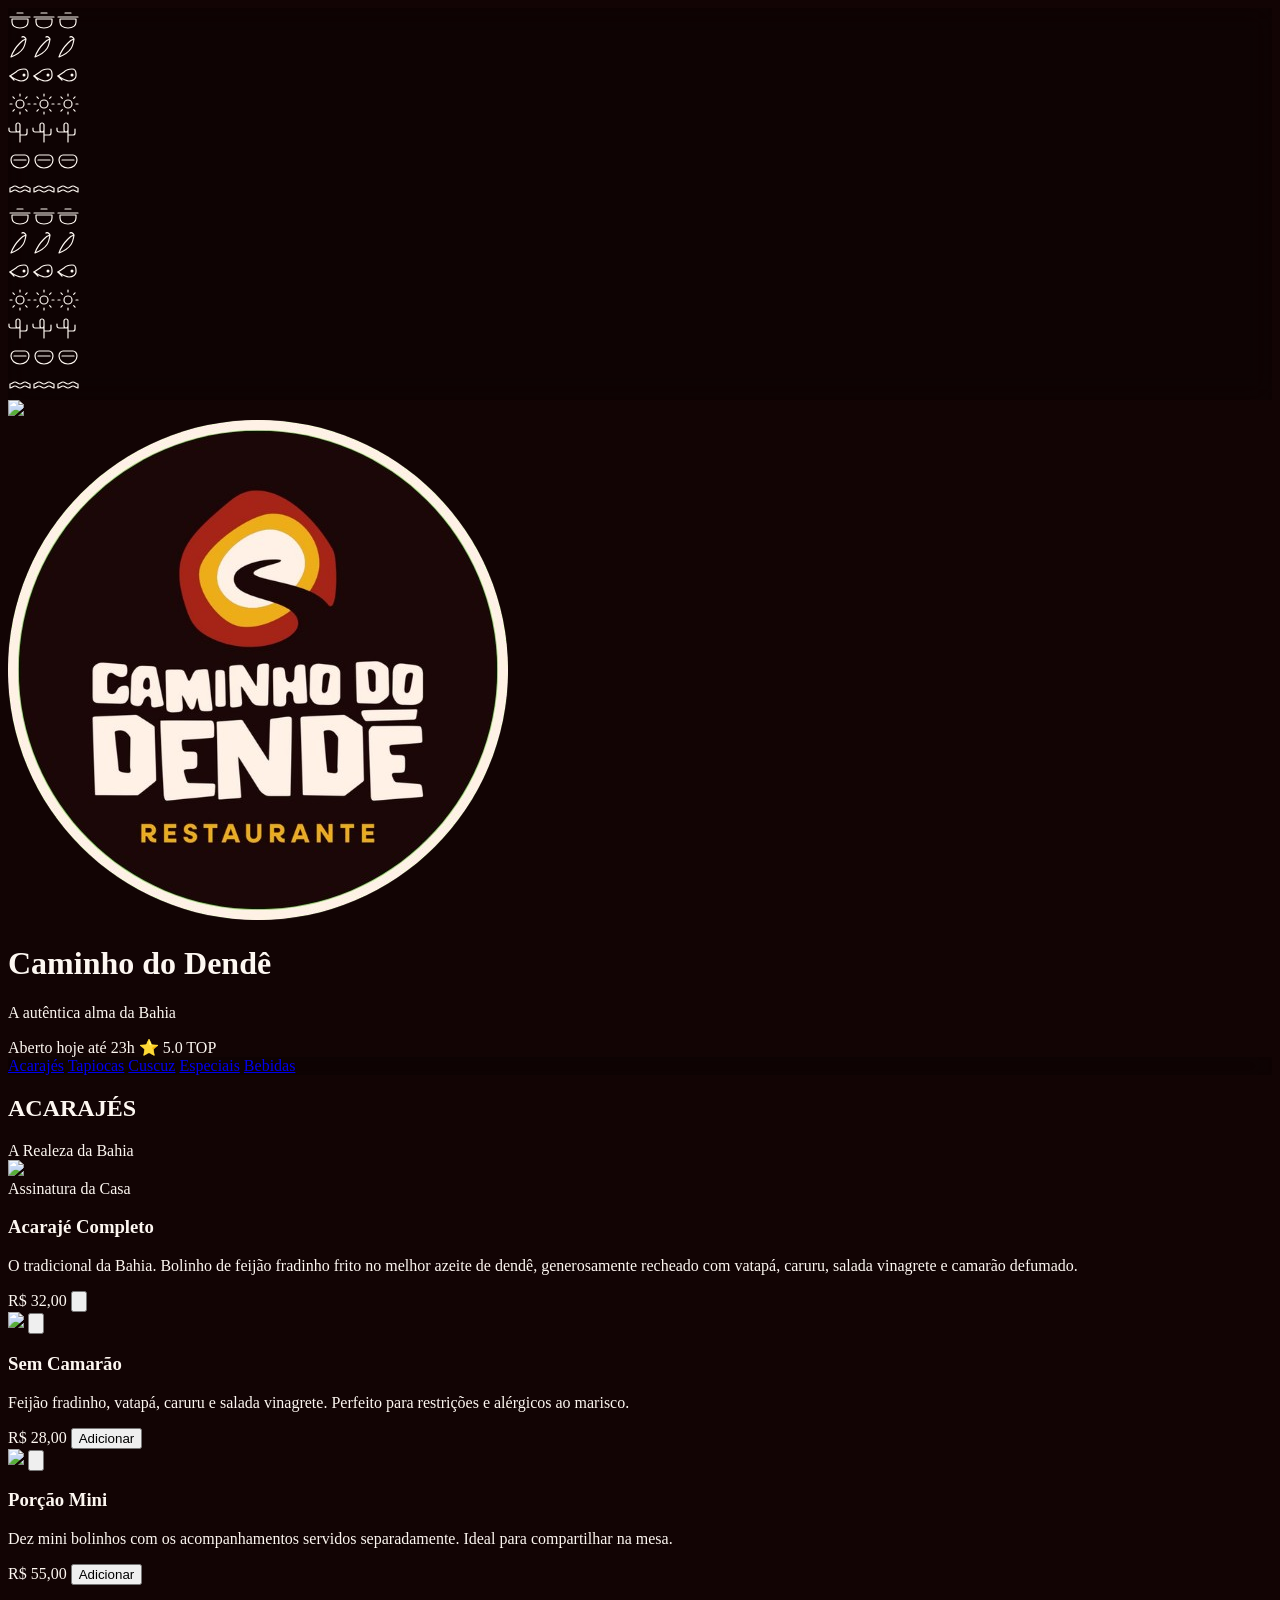
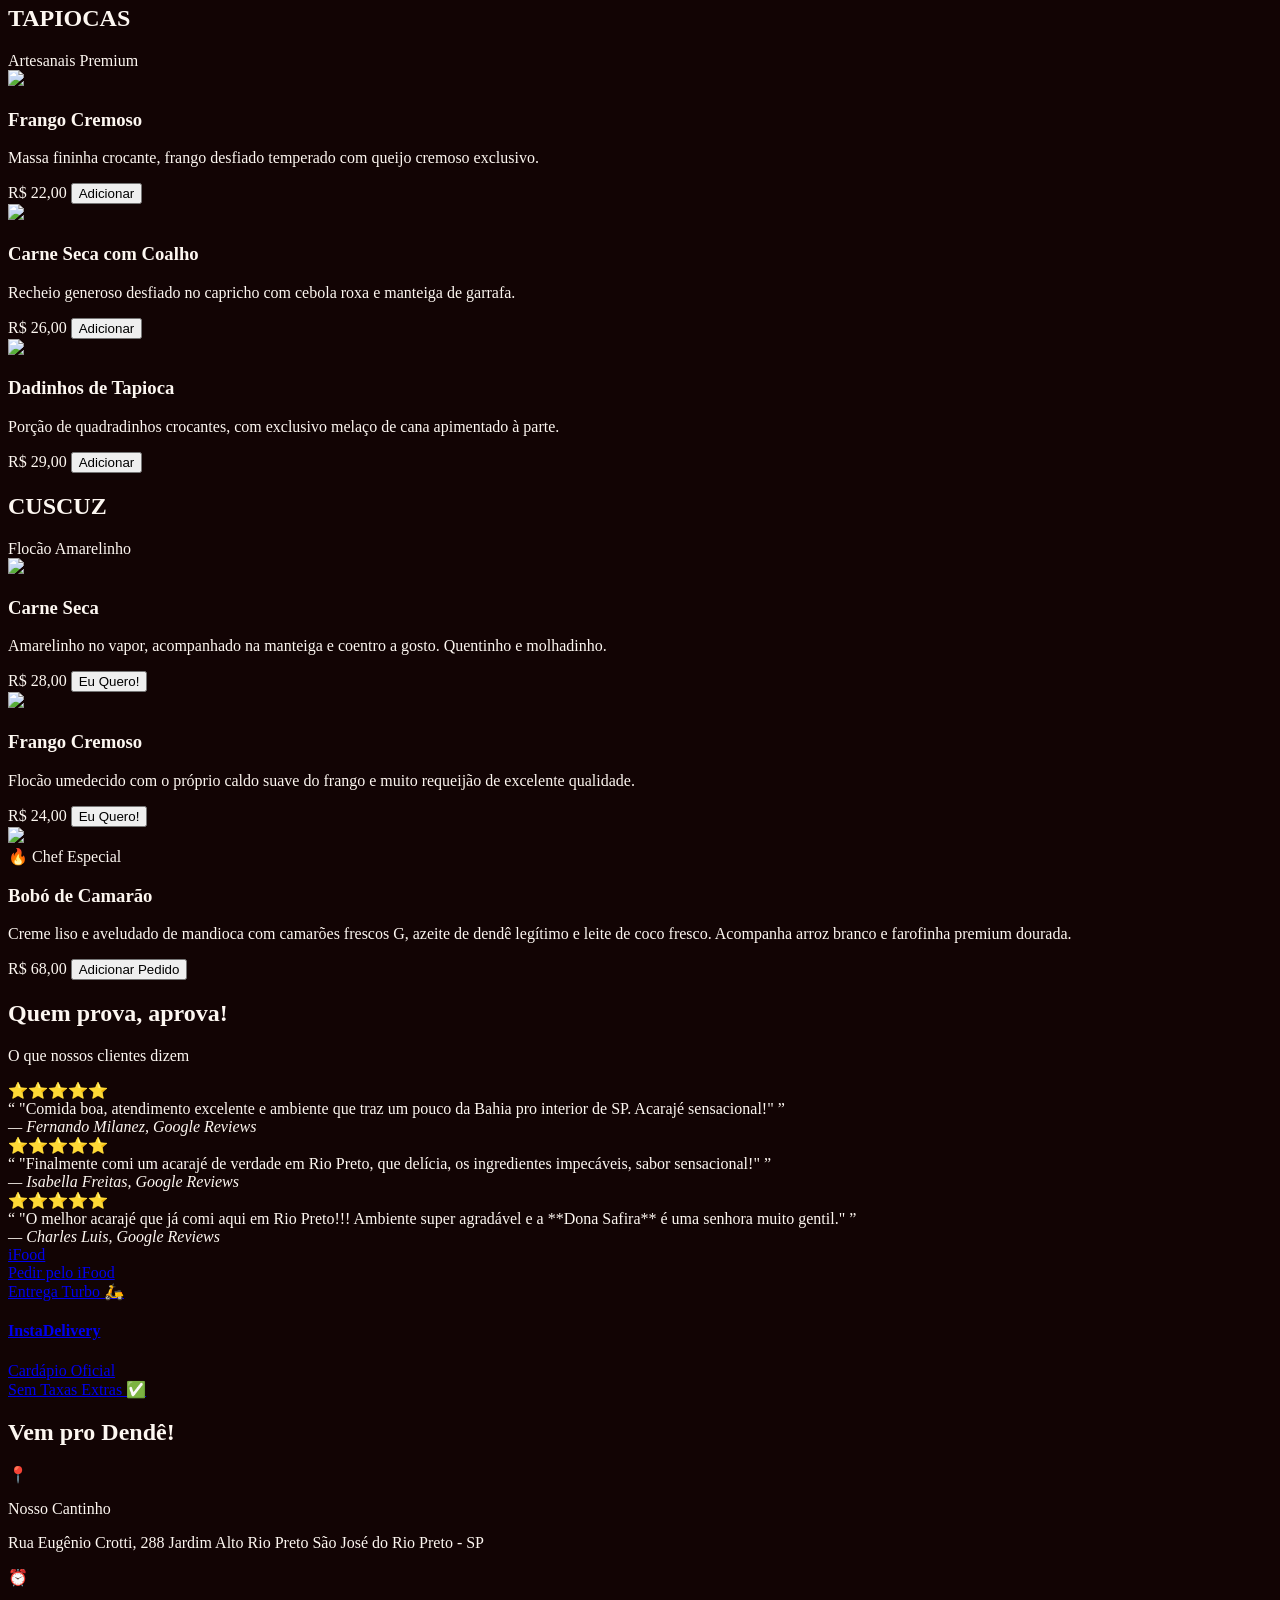
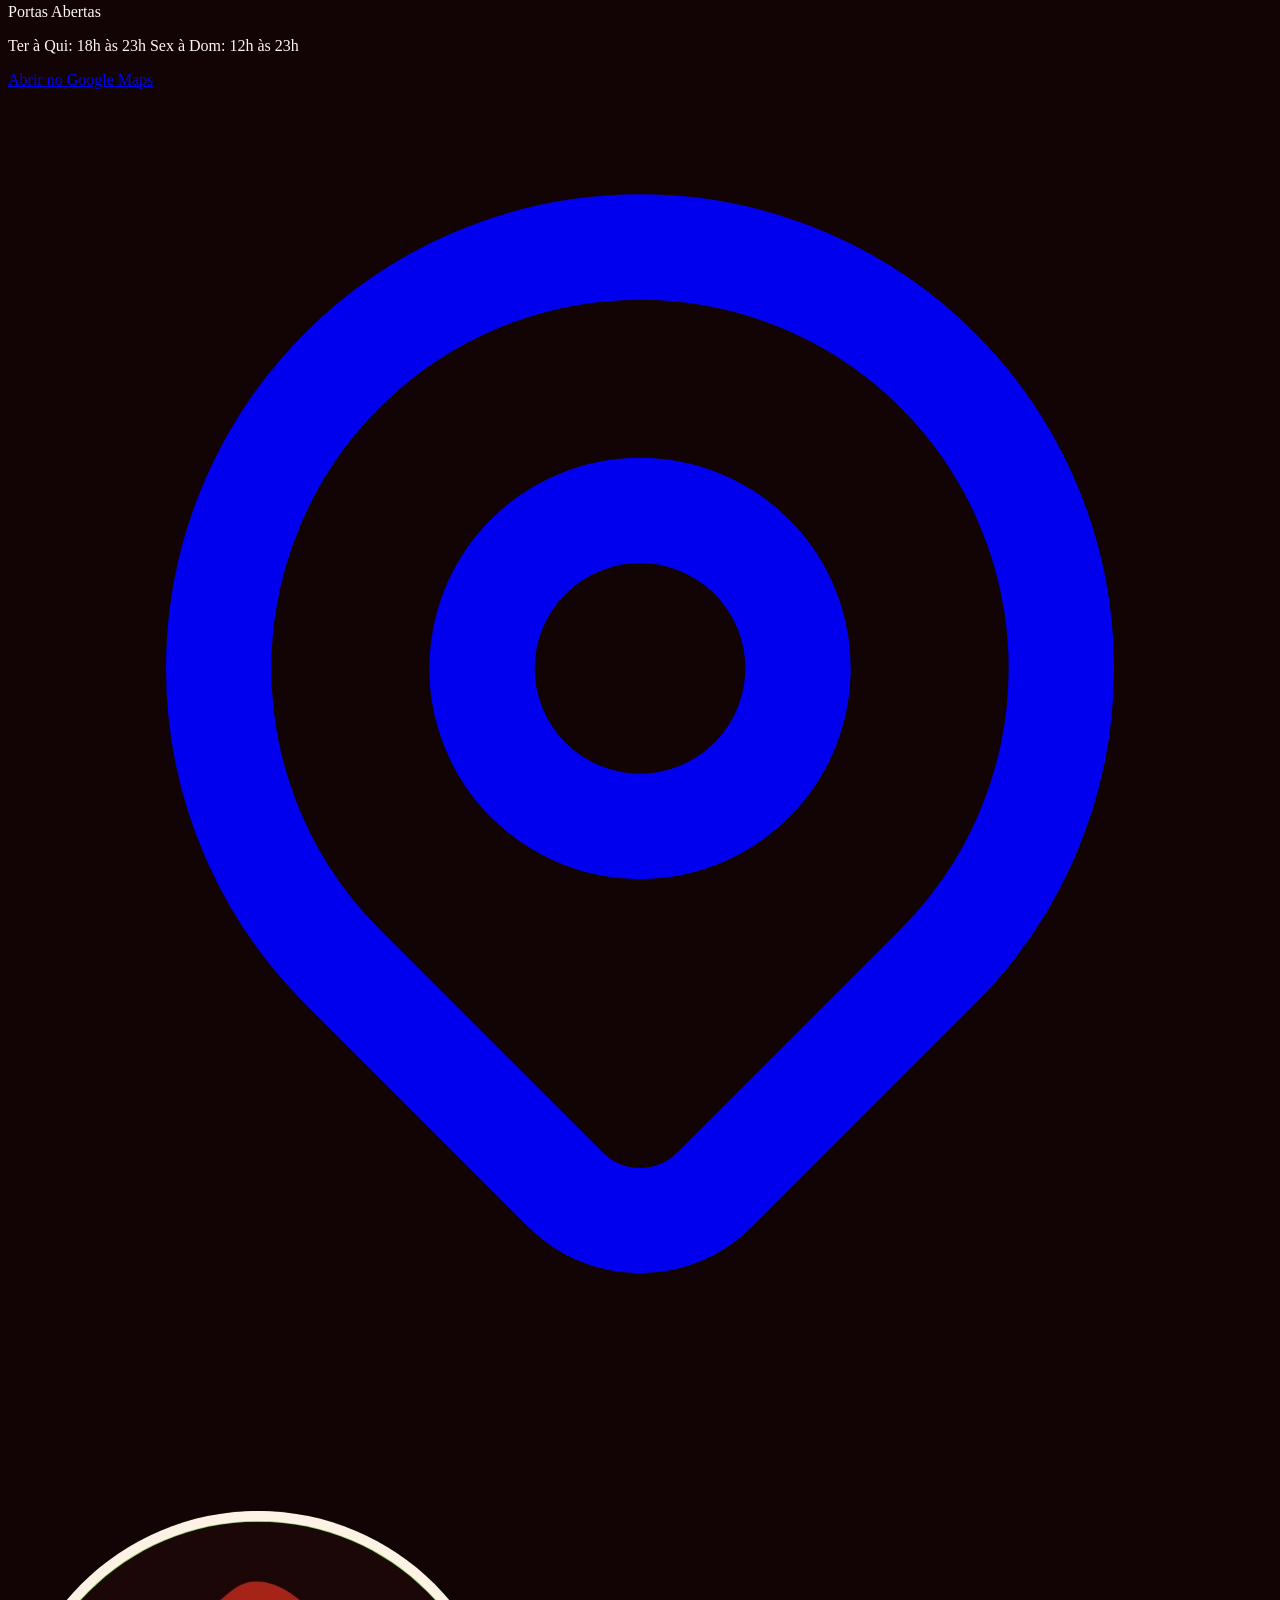
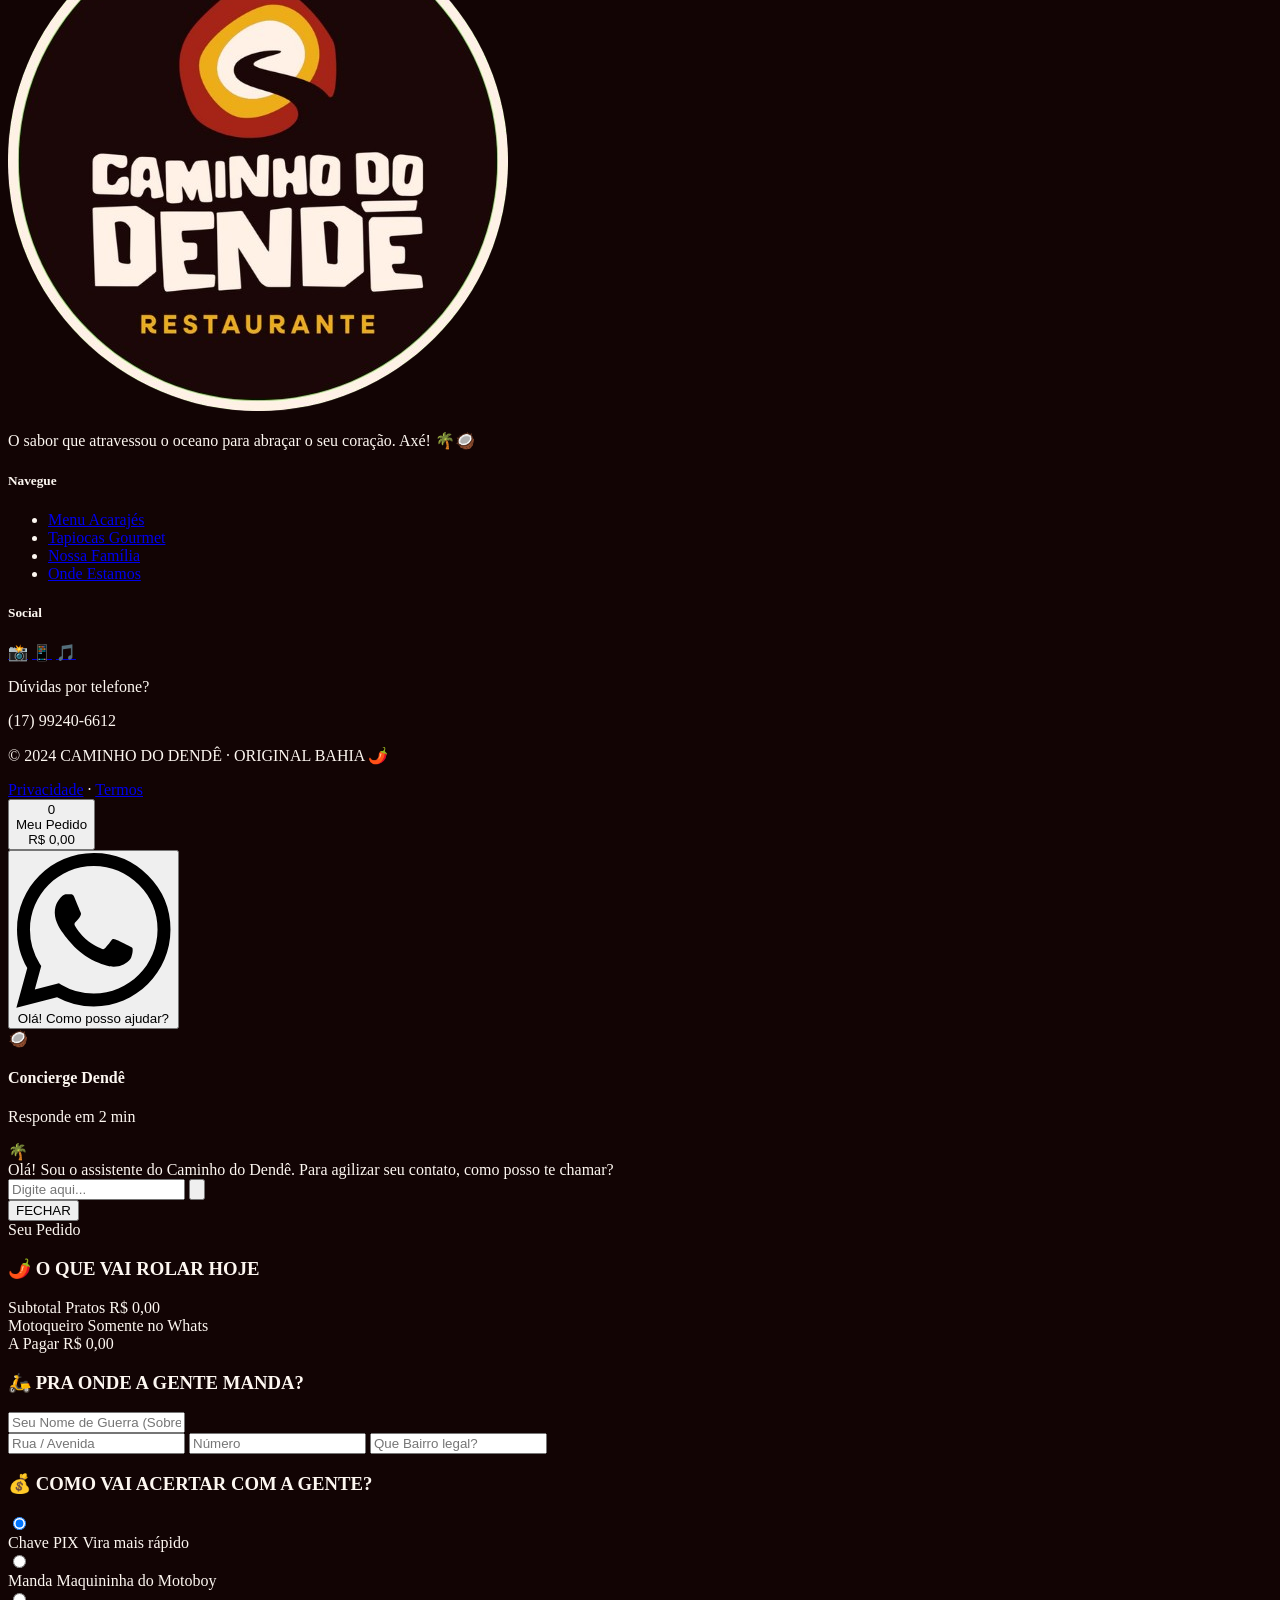
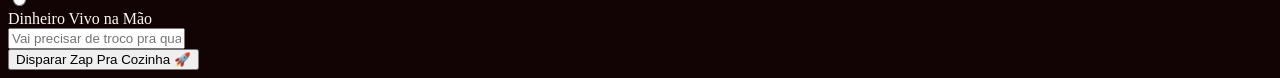
==== commit c8c891c3: "Add files via upload" ====
--- a/CAMINHO-DO-DENDE/index.html
+++ b/CAMINHO-DO-DENDE/index.html
@@ -113,7 +113,7 @@
 
 <!-- Header Hero -->
 <header class="relative w-full min-h-[80vh] flex flex-col items-center justify-start overflow-hidden pt-36 pb-20">
-  <img src="assets/cardapio/Acarajé.jpeg" class="absolute inset-0 w-full h-full object-cover opacity-40 scale-105">
+  <img src="assets/cardapio/acaraje.jpeg" class="absolute inset-0 w-full h-full object-cover opacity-40 scale-105">
   <div class="absolute inset-0 bg-gradient-to-b from-[#120404]/90 via-[#120404]/60 to-[#120404]"></div>
   
   <div class="relative z-10 flex flex-col items-center px-4 text-center">
@@ -164,7 +164,7 @@
       <div class="product-card group cursor-pointer lg:col-span-2 relative overflow-hidden rounded-2xl bg-[#1A0A0A] border border-white/5 hover:border-brand-gold/30 transition duration-500 shadow-xl">
         <div class="flex flex-col lg:flex-row h-full">
           <div class="w-full lg:w-3/5 h-[300px] lg:h-[400px] overflow-hidden">
-            <img src="assets/cardapio/Acarajé Completo.avif" class="w-full h-full object-cover opacity-80 group-hover:scale-105 group-hover:opacity-100 transition duration-700">
+            <img src="assets/cardapio/acaraje-completo.avif" class="w-full h-full object-cover opacity-80 group-hover:scale-105 group-hover:opacity-100 transition duration-700">
           </div>
           <div class="w-full lg:w-2/5 p-8 md:p-10 flex flex-col justify-center relative">
             <span class="text-brand-gold text-[10px] uppercase tracking-widest font-bold mb-3 inline-block">Assinatura da Casa</span>
@@ -188,7 +188,7 @@
       <!-- STANDARD ITEM -->
       <div class="product-card group cursor-pointer relative flex flex-col">
         <div class="w-full aspect-[4/5] rounded-xl overflow-hidden mb-6 bg-black relative shadow-lg">
-          <img src="assets/cardapio/Acarajé sem Camarão.avif" class="w-full h-full object-cover opacity-70 group-hover:opacity-100 group-hover:scale-105 transition duration-700">
+          <img src="assets/cardapio/acaraje-sem-camarao.avif" class="w-full h-full object-cover opacity-70 group-hover:opacity-100 group-hover:scale-105 transition duration-700">
           <button class="absolute bottom-4 right-4 bg-brand-pimenta border border-white/20 text-white w-12 h-12 rounded-full flex items-center justify-center opacity-0 group-hover:opacity-100 transition translate-y-4 group-hover:translate-y-0 add-btn shadow-xl">
             <svg class="w-5 h-5" fill="none" stroke="currentColor" viewBox="0 0 24 24"><path stroke-linecap="round" stroke-linejoin="round" stroke-width="2.5" d="M12 4v16m8-8H4"></path></svg>
           </button>
@@ -210,7 +210,7 @@
       <!-- STANDARD ITEM -->
       <div class="product-card group cursor-pointer relative flex flex-col">
         <div class="w-full aspect-[4/5] rounded-xl overflow-hidden mb-6 bg-black relative shadow-lg">
-          <img src="assets/cardapio/Porção de Acarajé.avif" class="w-full h-full object-cover opacity-70 group-hover:opacity-100 group-hover:scale-105 transition duration-700">
+          <img src="assets/cardapio/porcao-de-acaraje.avif" class="w-full h-full object-cover opacity-70 group-hover:opacity-100 group-hover:scale-105 transition duration-700">
           <button class="absolute bottom-4 right-4 bg-brand-pimenta border border-white/20 text-white w-12 h-12 rounded-full flex items-center justify-center opacity-0 group-hover:opacity-100 transition translate-y-4 group-hover:translate-y-0 add-btn shadow-xl">
             <svg class="w-5 h-5" fill="none" stroke="currentColor" viewBox="0 0 24 24"><path stroke-linecap="round" stroke-linejoin="round" stroke-width="2.5" d="M12 4v16m8-8H4"></path></svg>
           </button>
@@ -246,7 +246,7 @@
       <!-- Item Normal -->
       <div class="product-card group cursor-pointer relative flex flex-col">
         <div class="w-full aspect-[4/3] md:aspect-square rounded-xl overflow-hidden mb-6 bg-black relative border-2 border-transparent group-hover:border-brand-gold/30 transition duration-500">
-          <img src="assets/cardapio/Tapioca de Frango Cremoso.avif" class="w-full h-full object-cover opacity-70 group-hover:opacity-100 group-hover:scale-105 transition duration-700">
+          <img src="assets/cardapio/tapioca-de-frango-cremoso.avif" class="w-full h-full object-cover opacity-70 group-hover:opacity-100 group-hover:scale-105 transition duration-700">
         </div>
         <div class="flex flex-col flex-1 text-center items-center">
           <h3 class="font-cordel uppercase tracking-wide text-3xl text-brand-beige mb-3">Frango Cremoso</h3>
@@ -263,7 +263,7 @@
       <!-- Item Normal -->
       <div class="product-card group cursor-pointer relative flex flex-col">
         <div class="w-full aspect-[4/3] md:aspect-square rounded-xl overflow-hidden mb-6 bg-black relative border-2 border-transparent group-hover:border-brand-gold/30 transition duration-500">
-          <img src="assets/cardapio/Tapioca e Carne Seca.avif" class="w-full h-full object-cover opacity-70 group-hover:opacity-100 group-hover:scale-105 transition duration-700">
+          <img src="assets/cardapio/tapioca-e-carne-seca.avif" class="w-full h-full object-cover opacity-70 group-hover:opacity-100 group-hover:scale-105 transition duration-700">
         </div>
         <div class="flex flex-col flex-1 text-center items-center">
           <h3 class="font-cordel uppercase tracking-wide text-3xl text-brand-beige mb-3">Carne Seca com Coalho</h3>
@@ -280,7 +280,7 @@
       <!-- Item Normal -->
       <div class="product-card group cursor-pointer relative flex flex-col">
         <div class="w-full aspect-[4/3] md:aspect-square rounded-xl overflow-hidden mb-6 bg-black relative border-2 border-transparent group-hover:border-brand-gold/30 transition duration-500">
-          <img src="assets/cardapio/Dadinho de Tapioca.jpeg" class="w-full h-full object-cover opacity-70 group-hover:opacity-100 group-hover:scale-105 transition duration-700">
+          <img src="assets/cardapio/dadinho-de-tapioca.jpeg" class="w-full h-full object-cover opacity-70 group-hover:opacity-100 group-hover:scale-105 transition duration-700">
         </div>
         <div class="flex flex-col flex-1 text-center items-center">
           <h3 class="font-cordel uppercase tracking-wide text-3xl text-brand-beige mb-3">Dadinhos de Tapioca</h3>
@@ -310,7 +310,7 @@
        <!-- Horizontal Layout  -->
        <div class="product-card group cursor-pointer flex flex-col md:flex-row items-center md:items-start gap-6 border-b border-white/10 pb-8 text-center md:text-left transition hover:bg-white/5 p-4 rounded-3xl">
           <div class="w-40 h-40 md:w-48 md:h-48 shrink-0 rounded-full overflow-hidden border-4 border-brand-pimenta shadow-2xl">
-            <img src="assets/cardapio/Cuscuz de Carne Seca.avif" class="w-full h-full object-cover opacity-90 group-hover:scale-110 transition duration-1000">
+            <img src="assets/cardapio/cuscuz-de-carne-seca.avif" class="w-full h-full object-cover opacity-90 group-hover:scale-110 transition duration-1000">
           </div>
           <div class="flex-1 flex flex-col h-full justify-between">
             <div>
@@ -327,7 +327,7 @@
        <!-- Horizontal Layout  -->
        <div class="product-card group cursor-pointer flex flex-col md:flex-row items-center md:items-start gap-6 border-b border-white/10 pb-8 text-center md:text-left transition hover:bg-white/5 p-4 rounded-3xl">
           <div class="w-40 h-40 md:w-48 md:h-48 shrink-0 rounded-full overflow-hidden border-4 border-brand-gold shadow-2xl">
-            <img src="assets/cardapio/Cuscuz de Frango Cremoso.avif" class="w-full h-full object-cover opacity-90 group-hover:scale-110 transition duration-1000">
+            <img src="assets/cardapio/cuscuz-de-frango-cremoso.avif" class="w-full h-full object-cover opacity-90 group-hover:scale-110 transition duration-1000">
           </div>
           <div class="flex-1 flex flex-col h-full justify-between">
             <div>
@@ -347,7 +347,7 @@
   <section id="cat-camarao" class="scroll-mt-32">
      <!-- Destaque Luxo -->
      <div class="product-card group relative h-[500px] md:h-[600px] rounded-bl-[100px] rounded-tr-[100px] overflow-hidden shadow-[15px_15px_0_#DAAA3C] border-2 border-brand-gold mt-12 cursor-pointer">
-       <img src="assets/cardapio/Bobó de Camarão.avif" class="absolute inset-0 w-full h-full object-cover opacity-70 group-hover:scale-105 group-hover:opacity-100 transition duration-1000">
+       <img src="assets/cardapio/bobo-de-camarao.avif" class="absolute inset-0 w-full h-full object-cover opacity-70 group-hover:scale-105 group-hover:opacity-100 transition duration-1000">
        <!-- Gradient robusto para ler o texto em cima -->
        <div class="absolute inset-0 bg-gradient-to-t from-[#120404] via-[#120404]/60 to-transparent"></div>
        <div class="absolute inset-0 flex flex-col justify-end p-8 md:p-16">
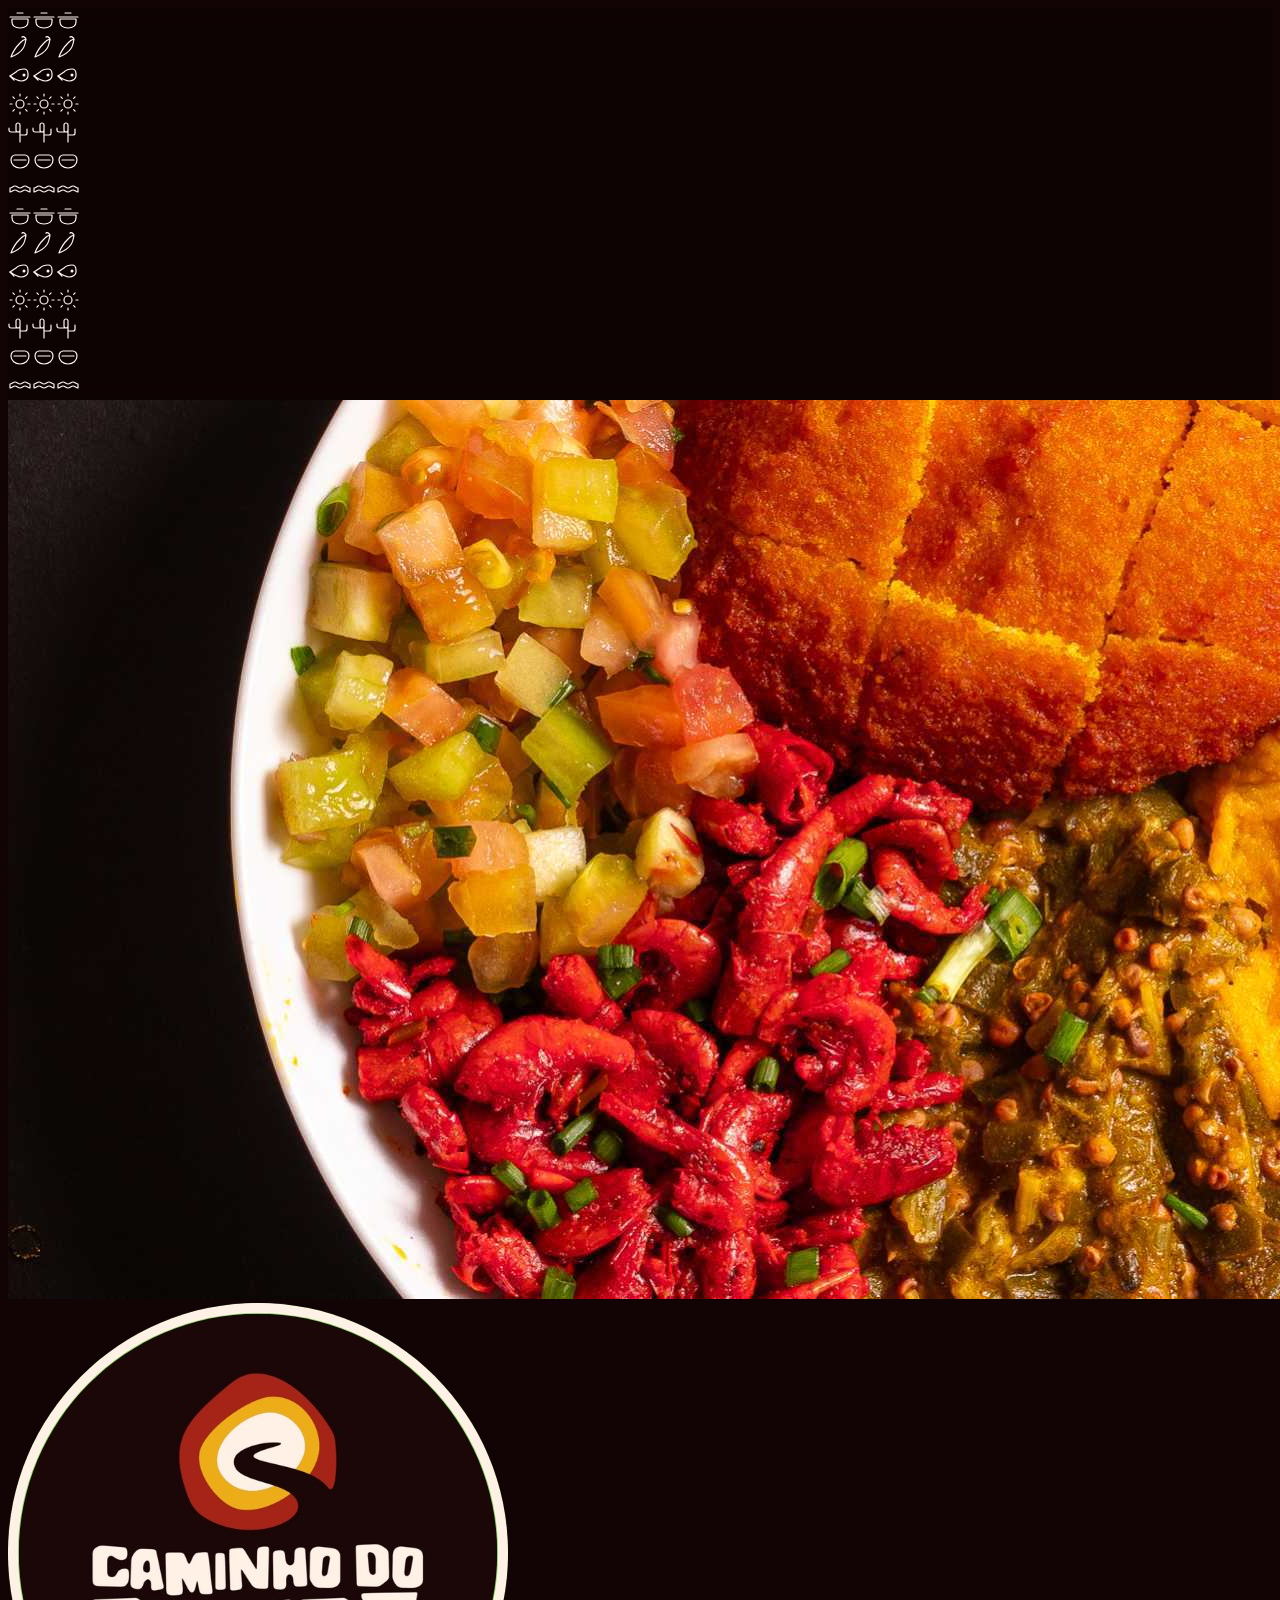
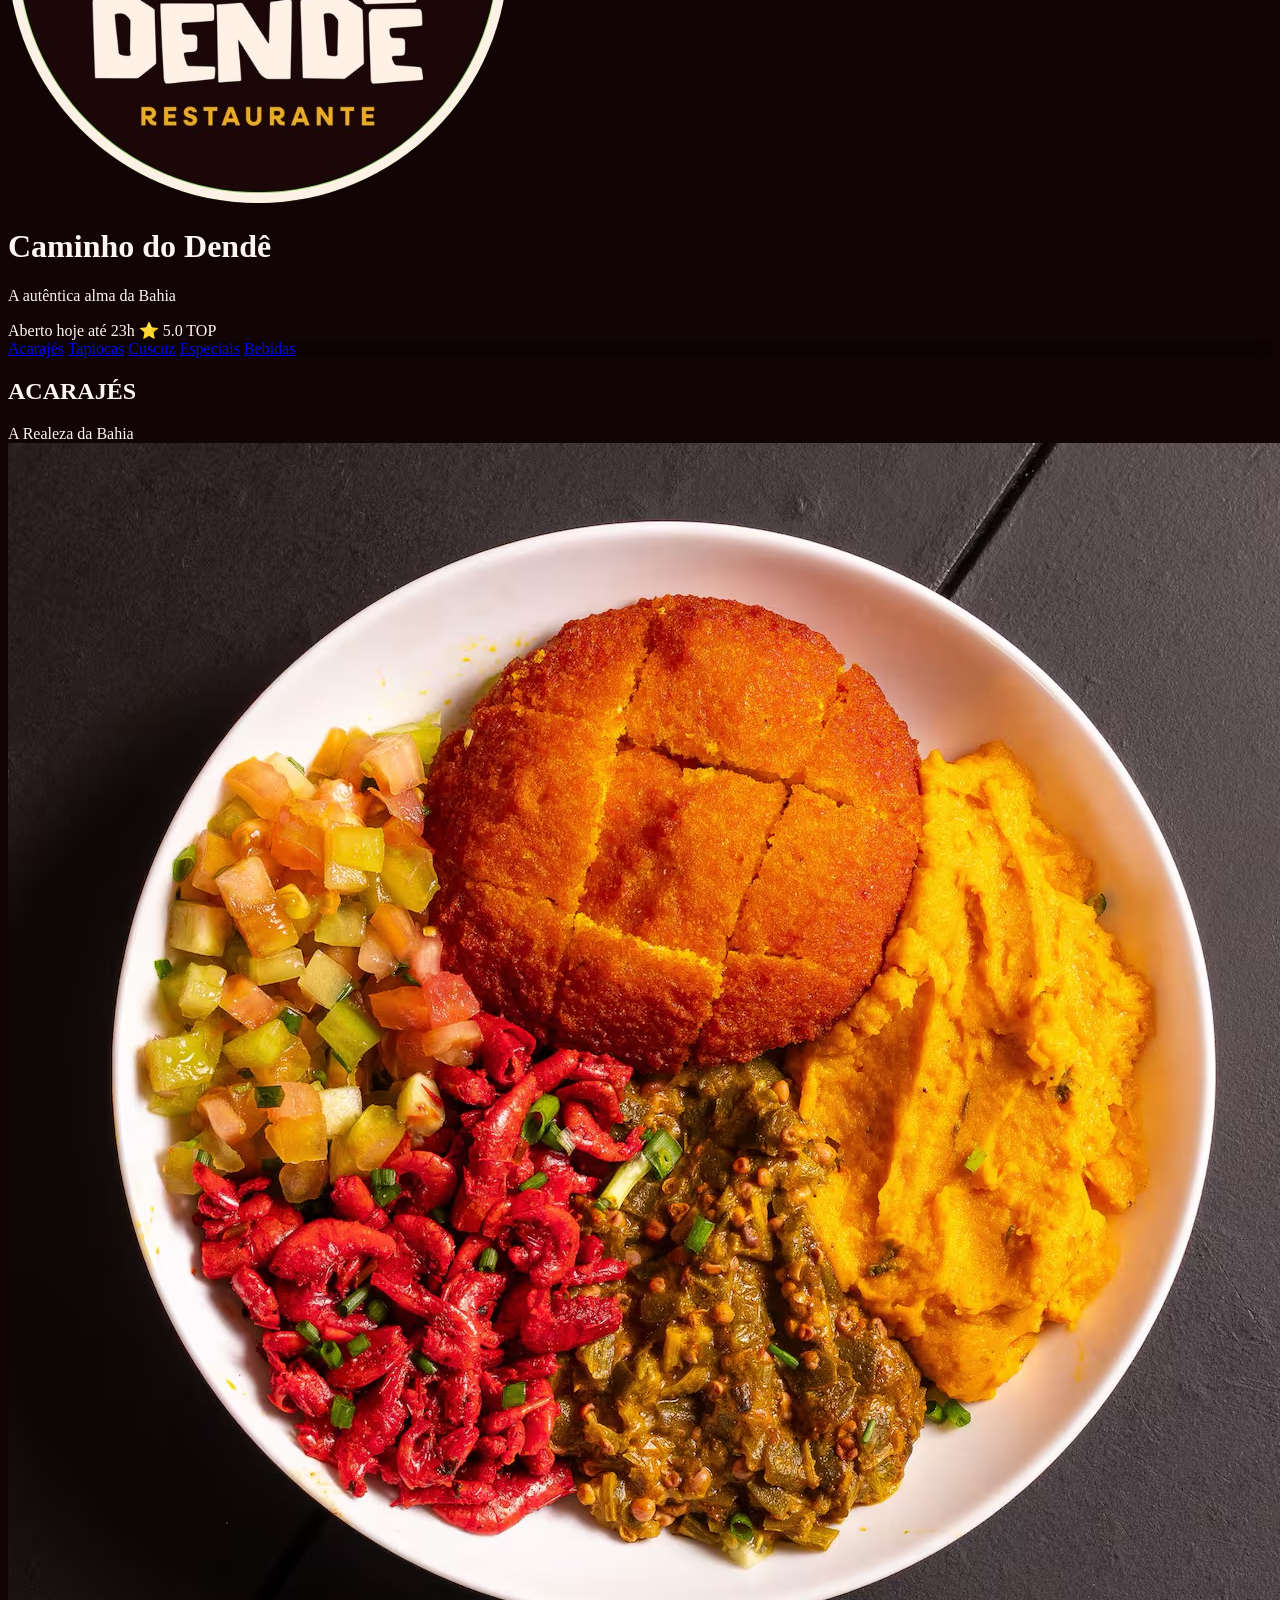
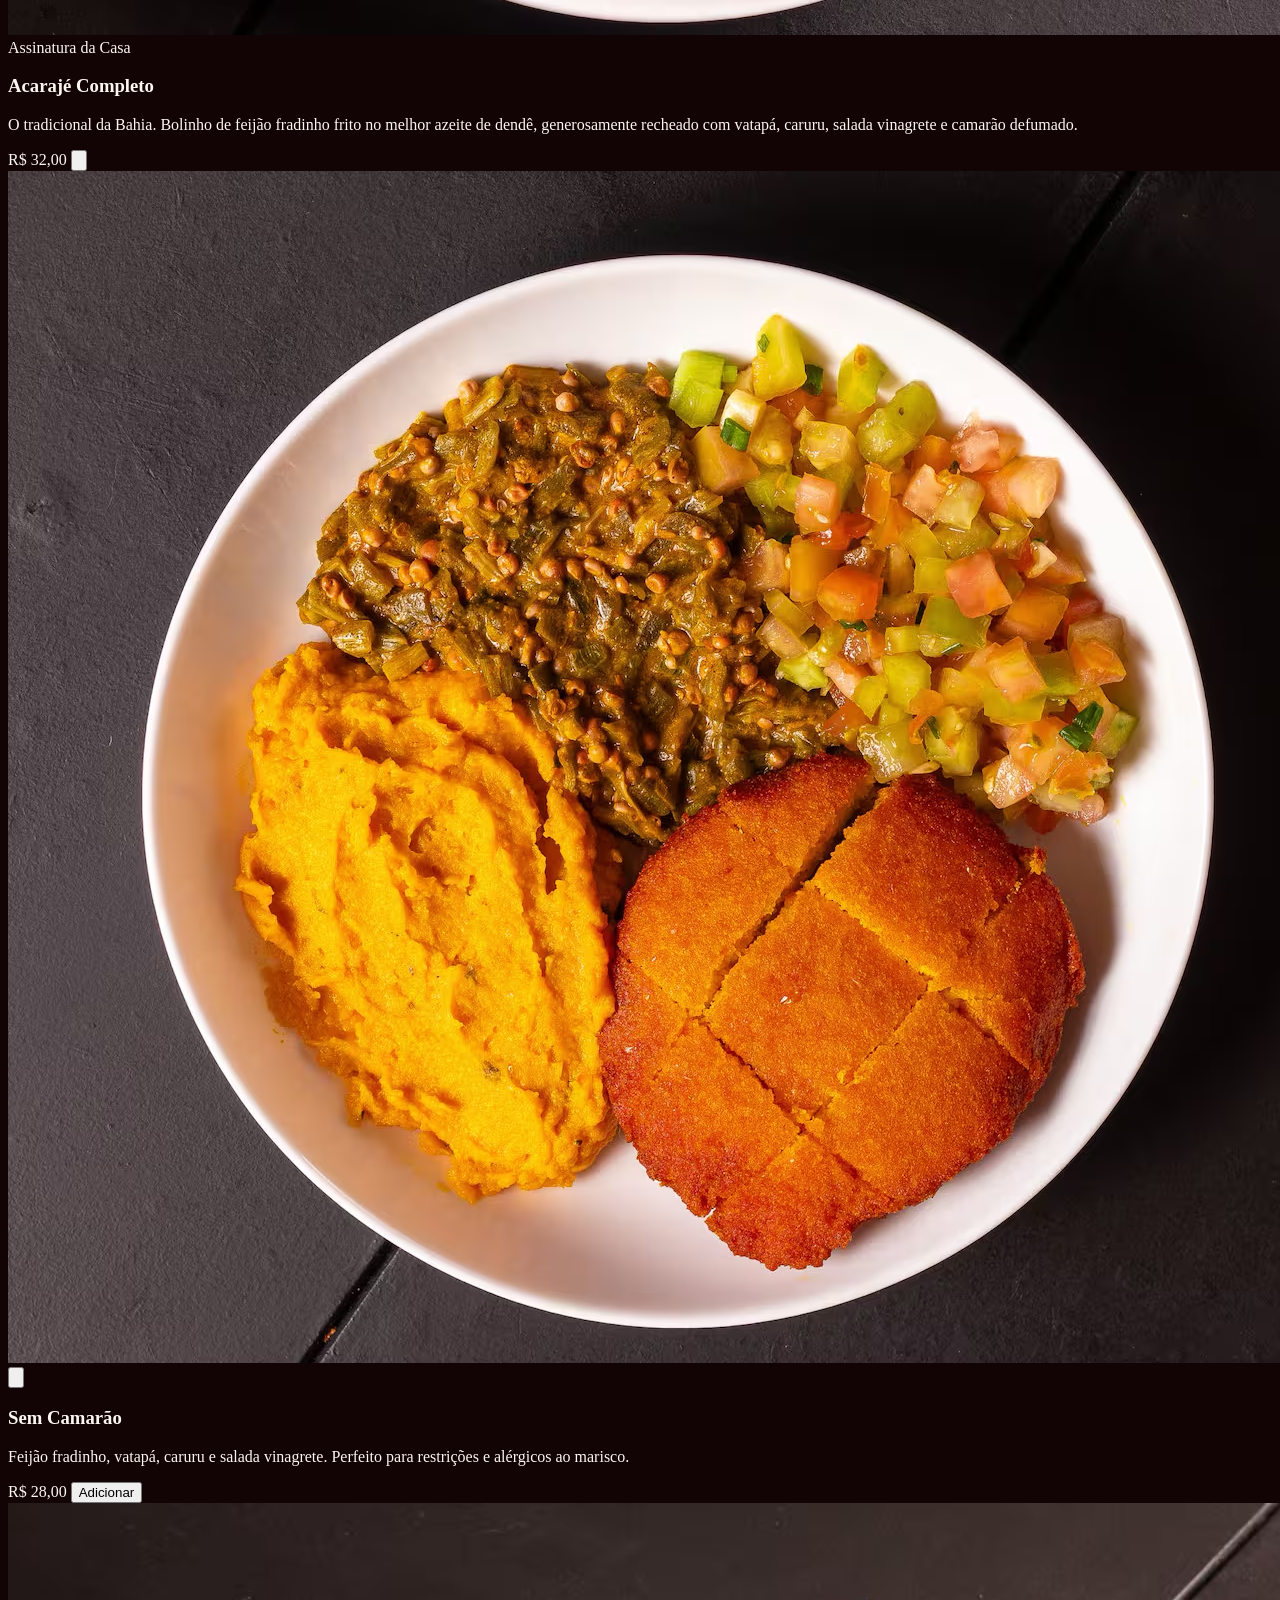
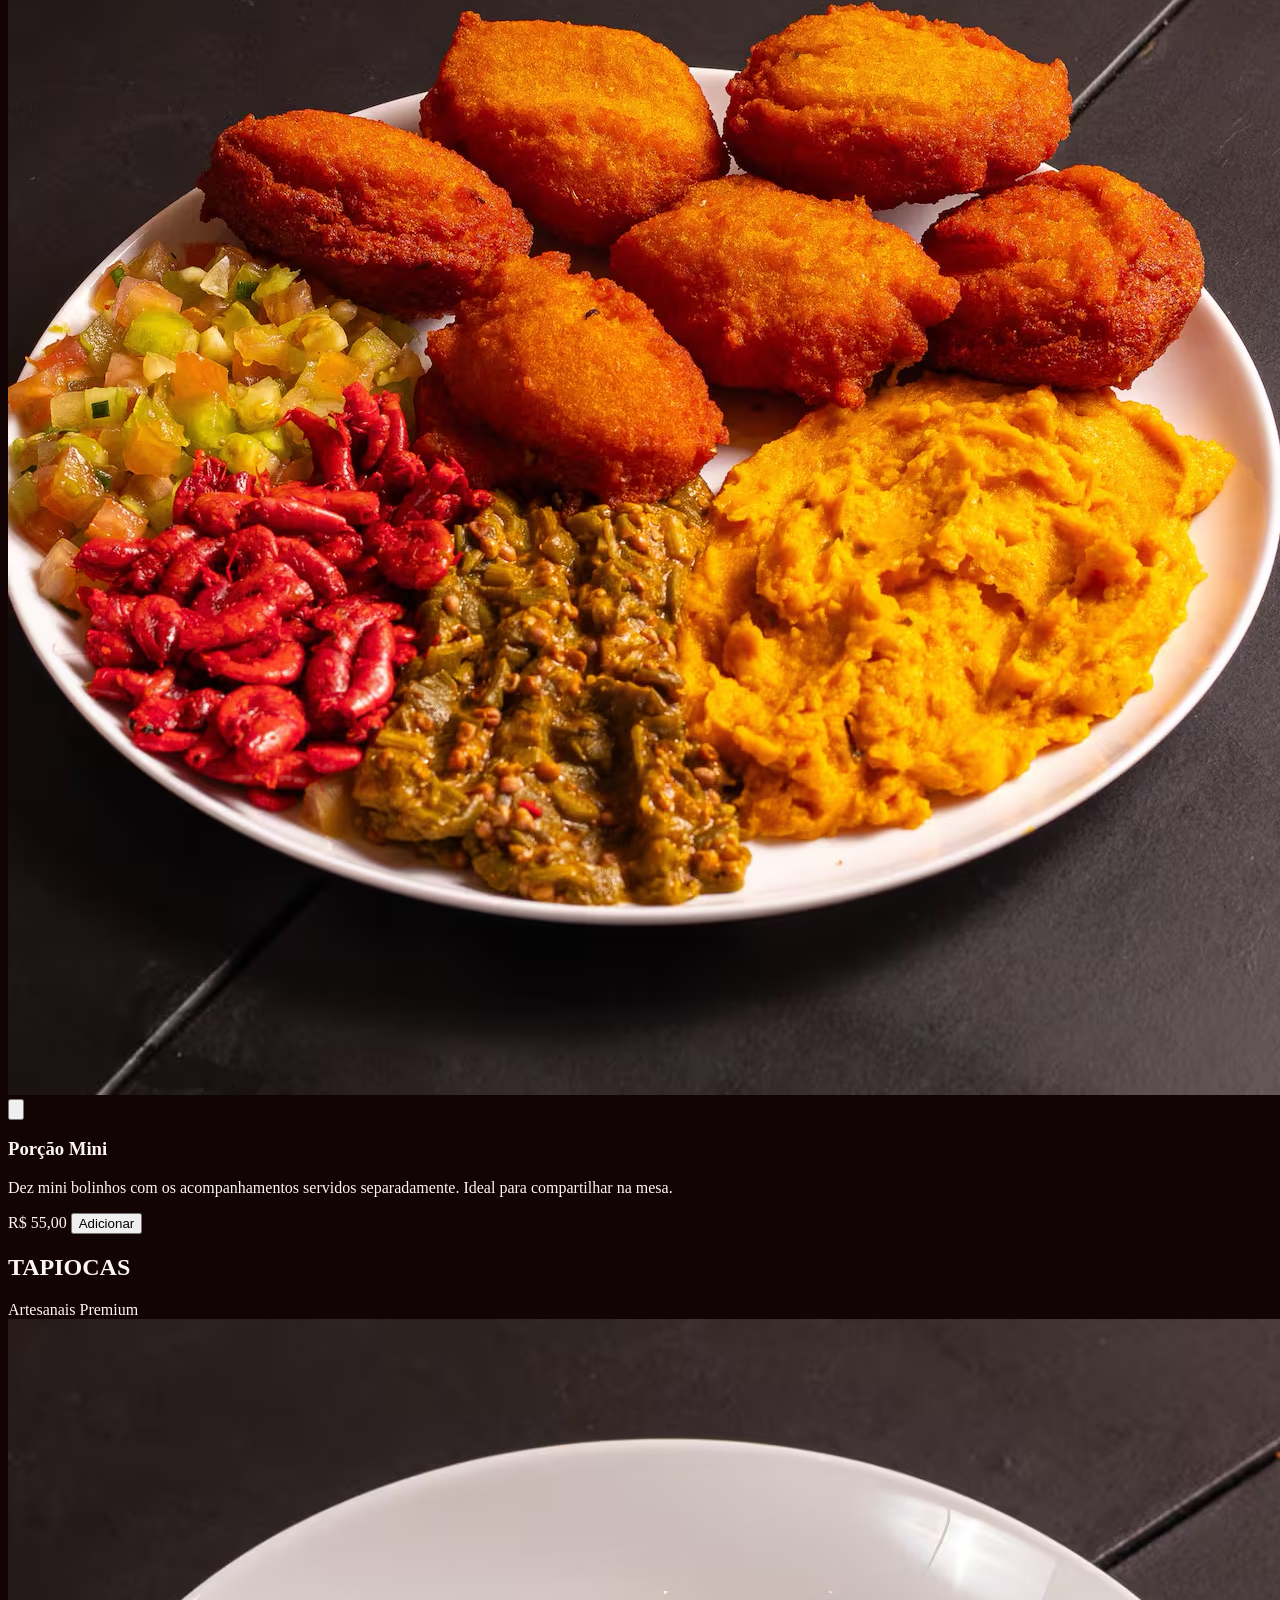
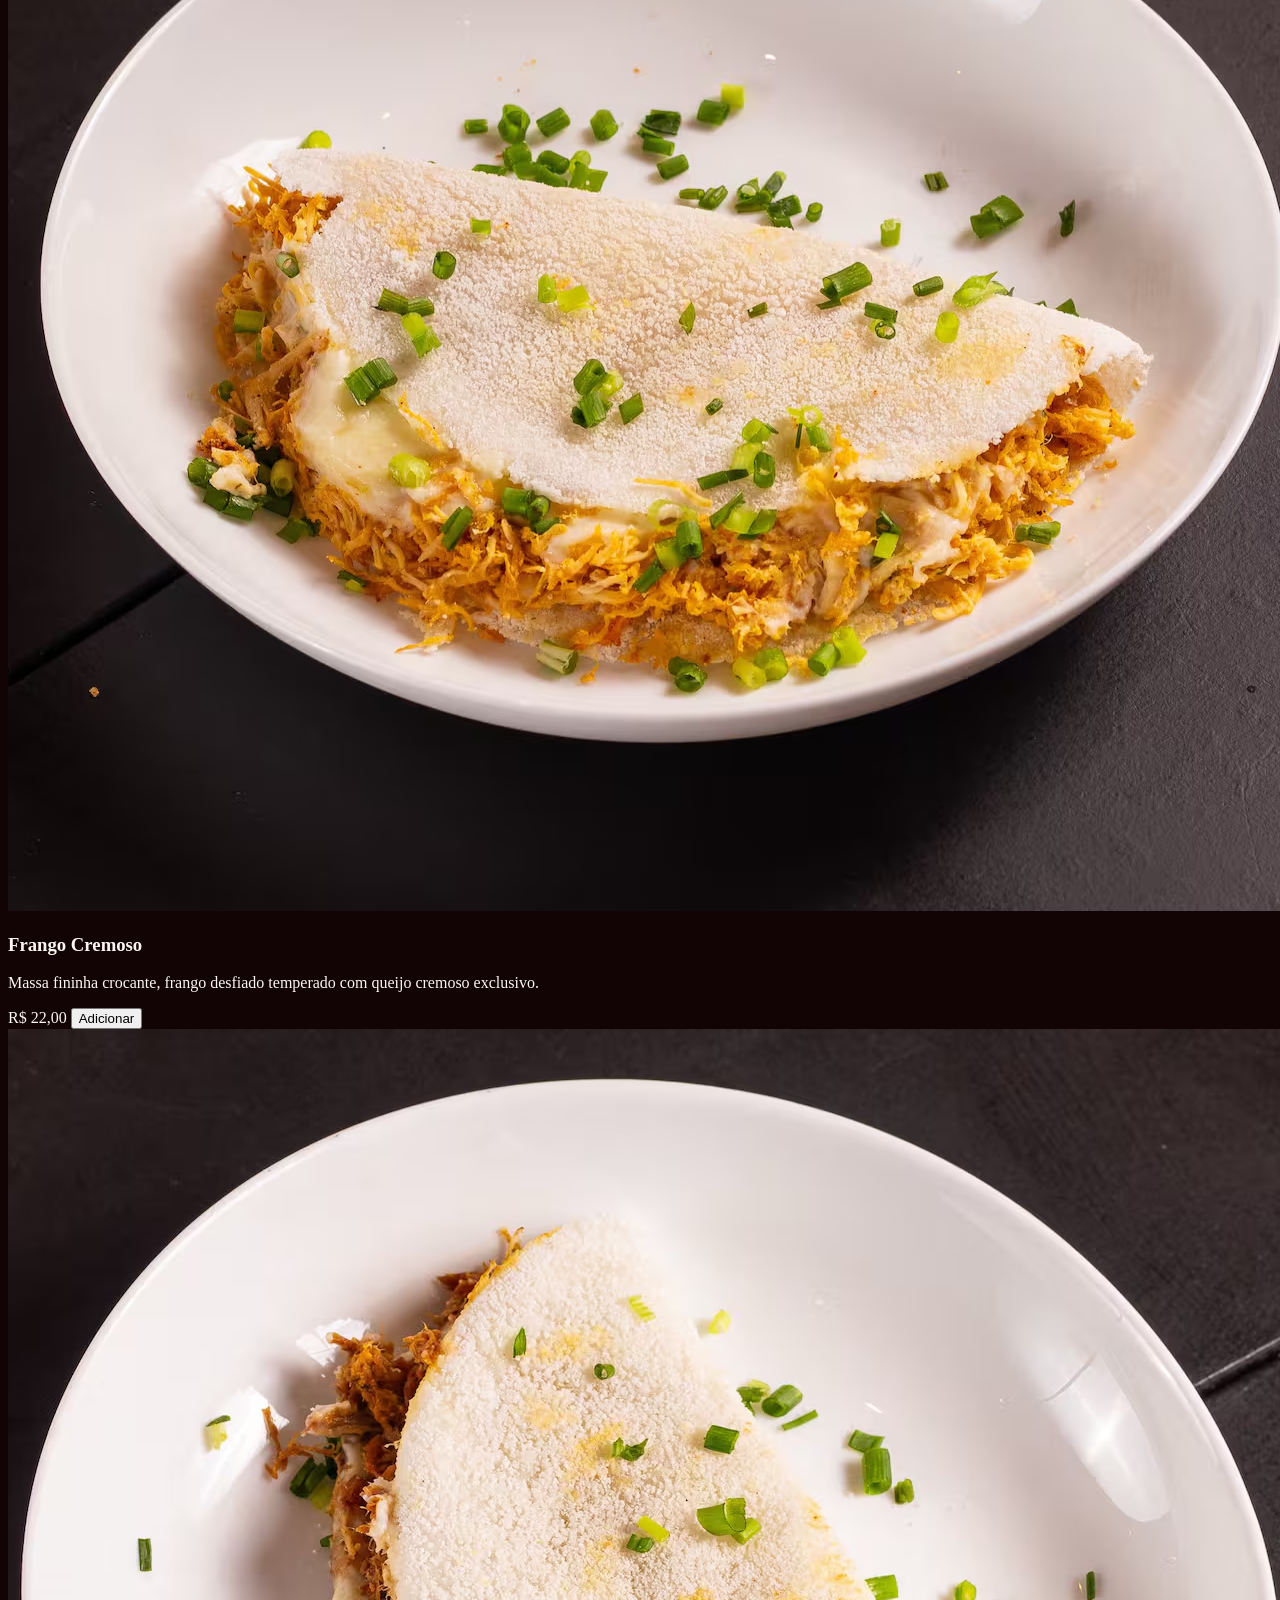
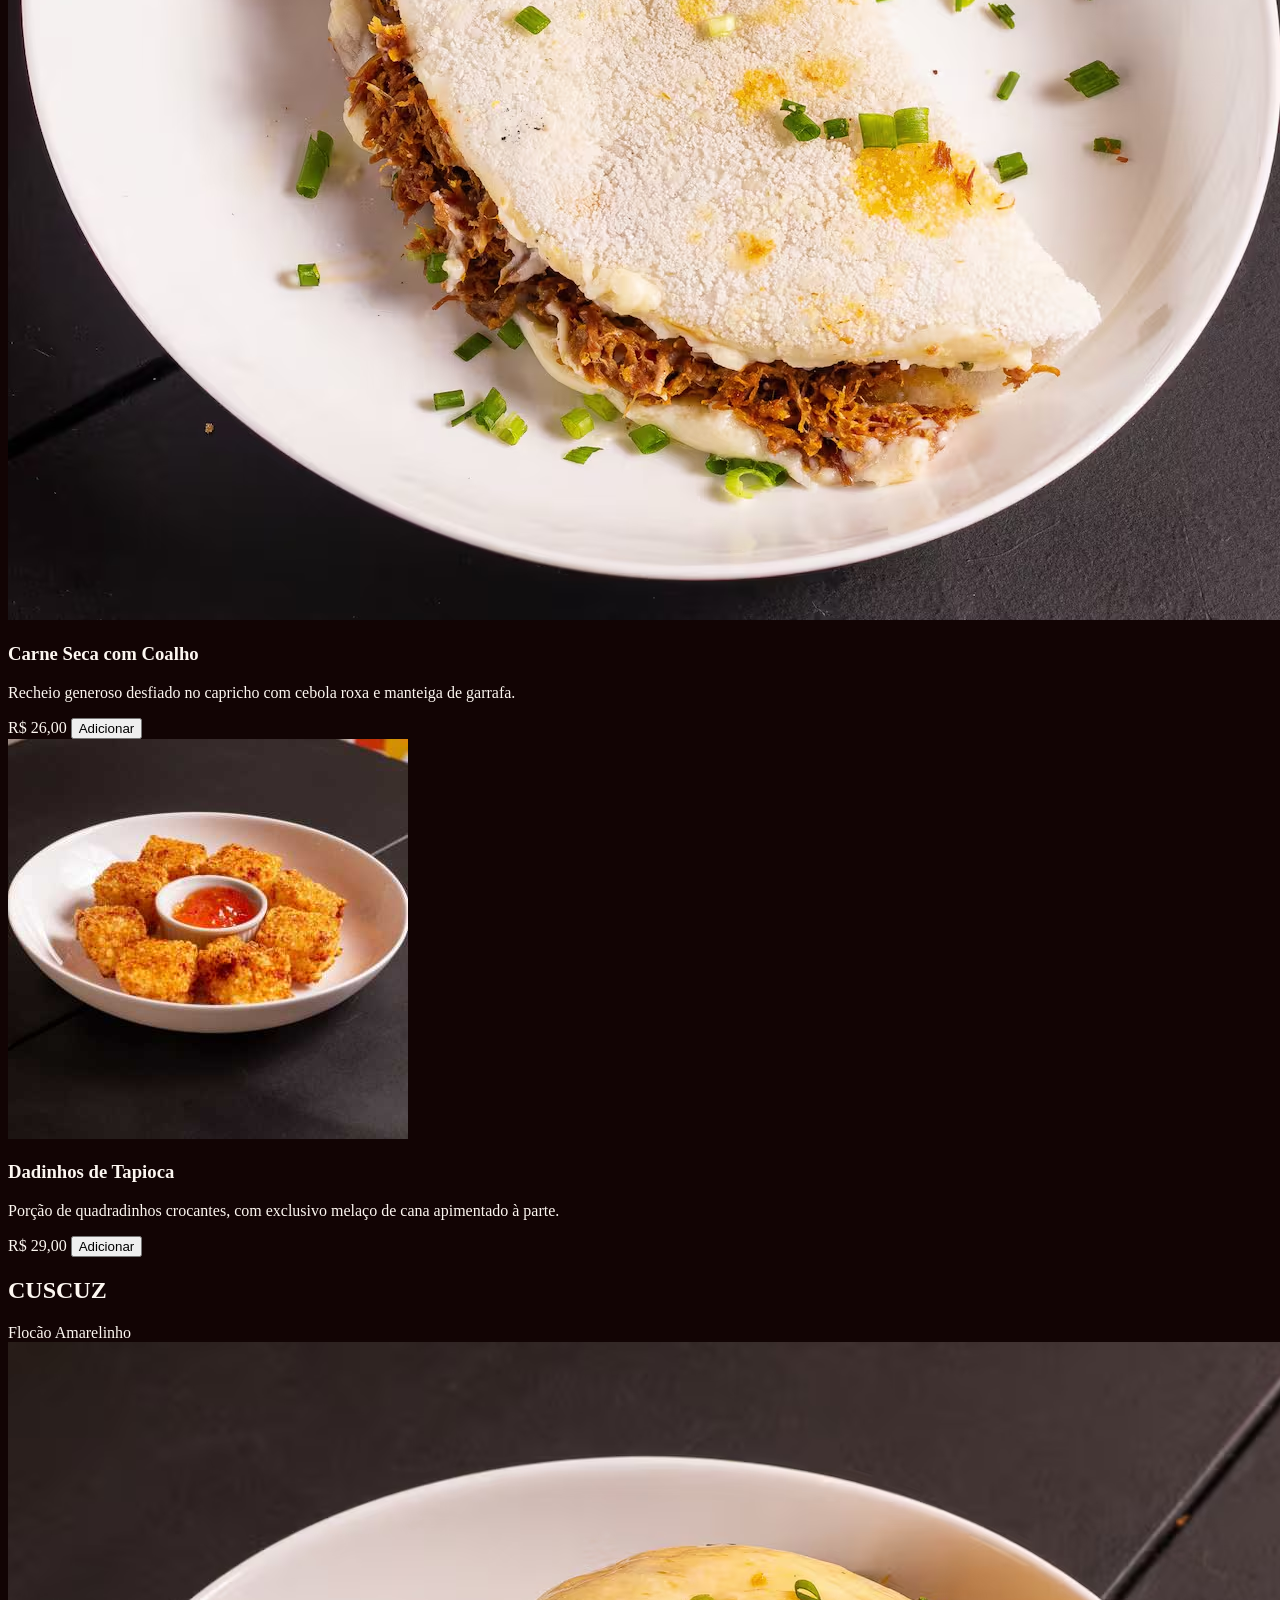
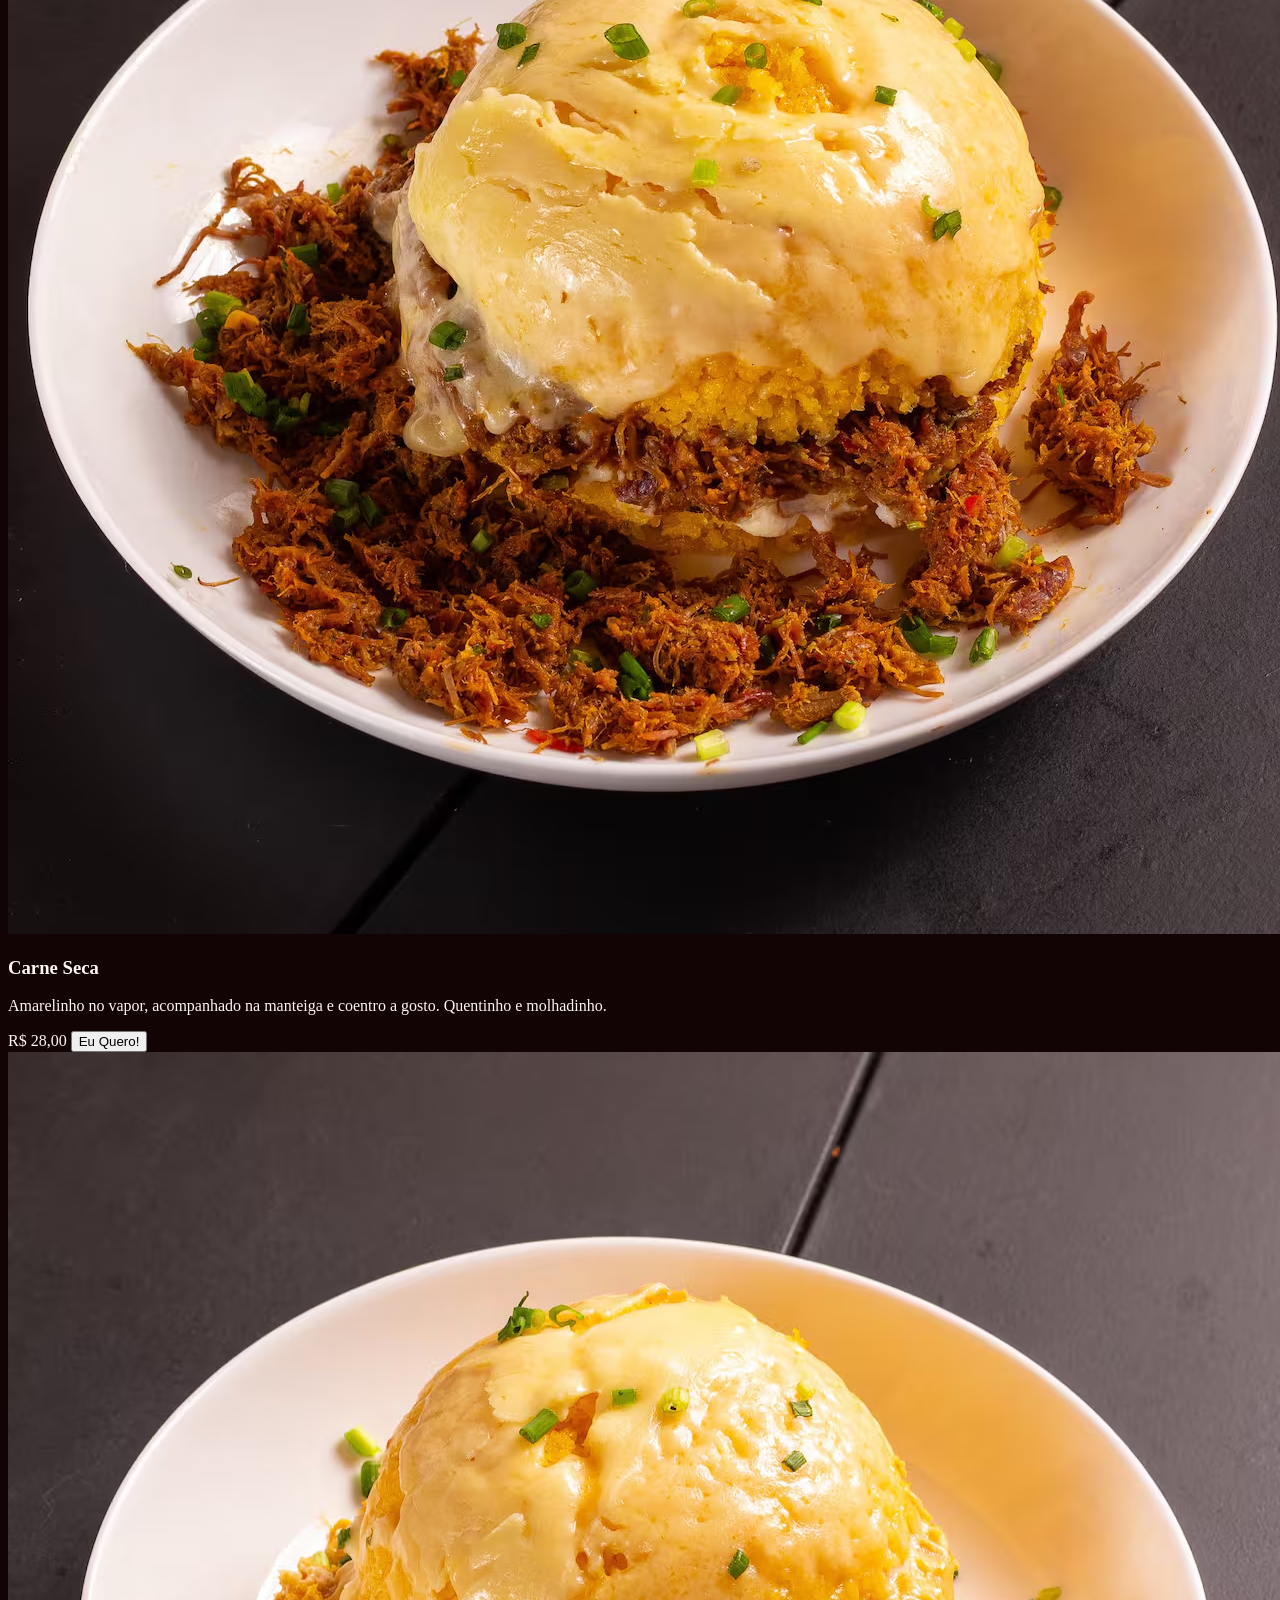
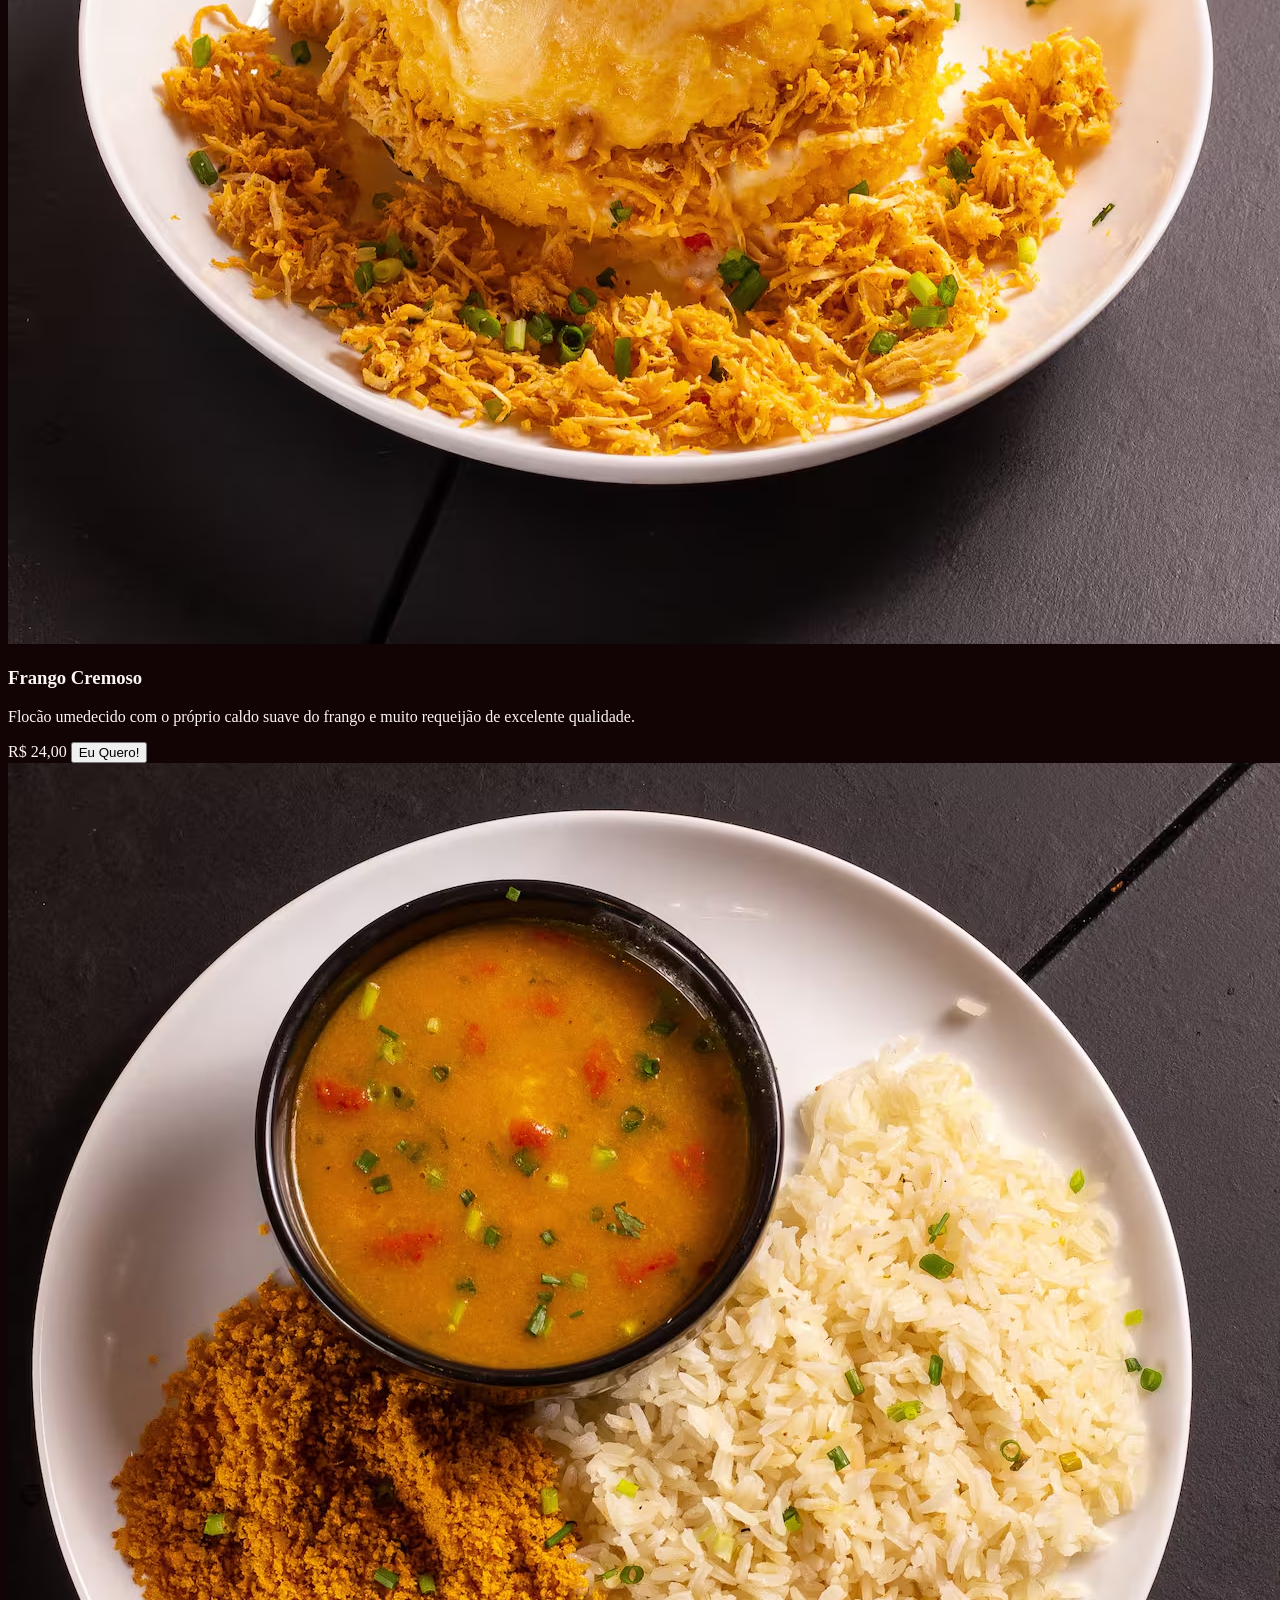
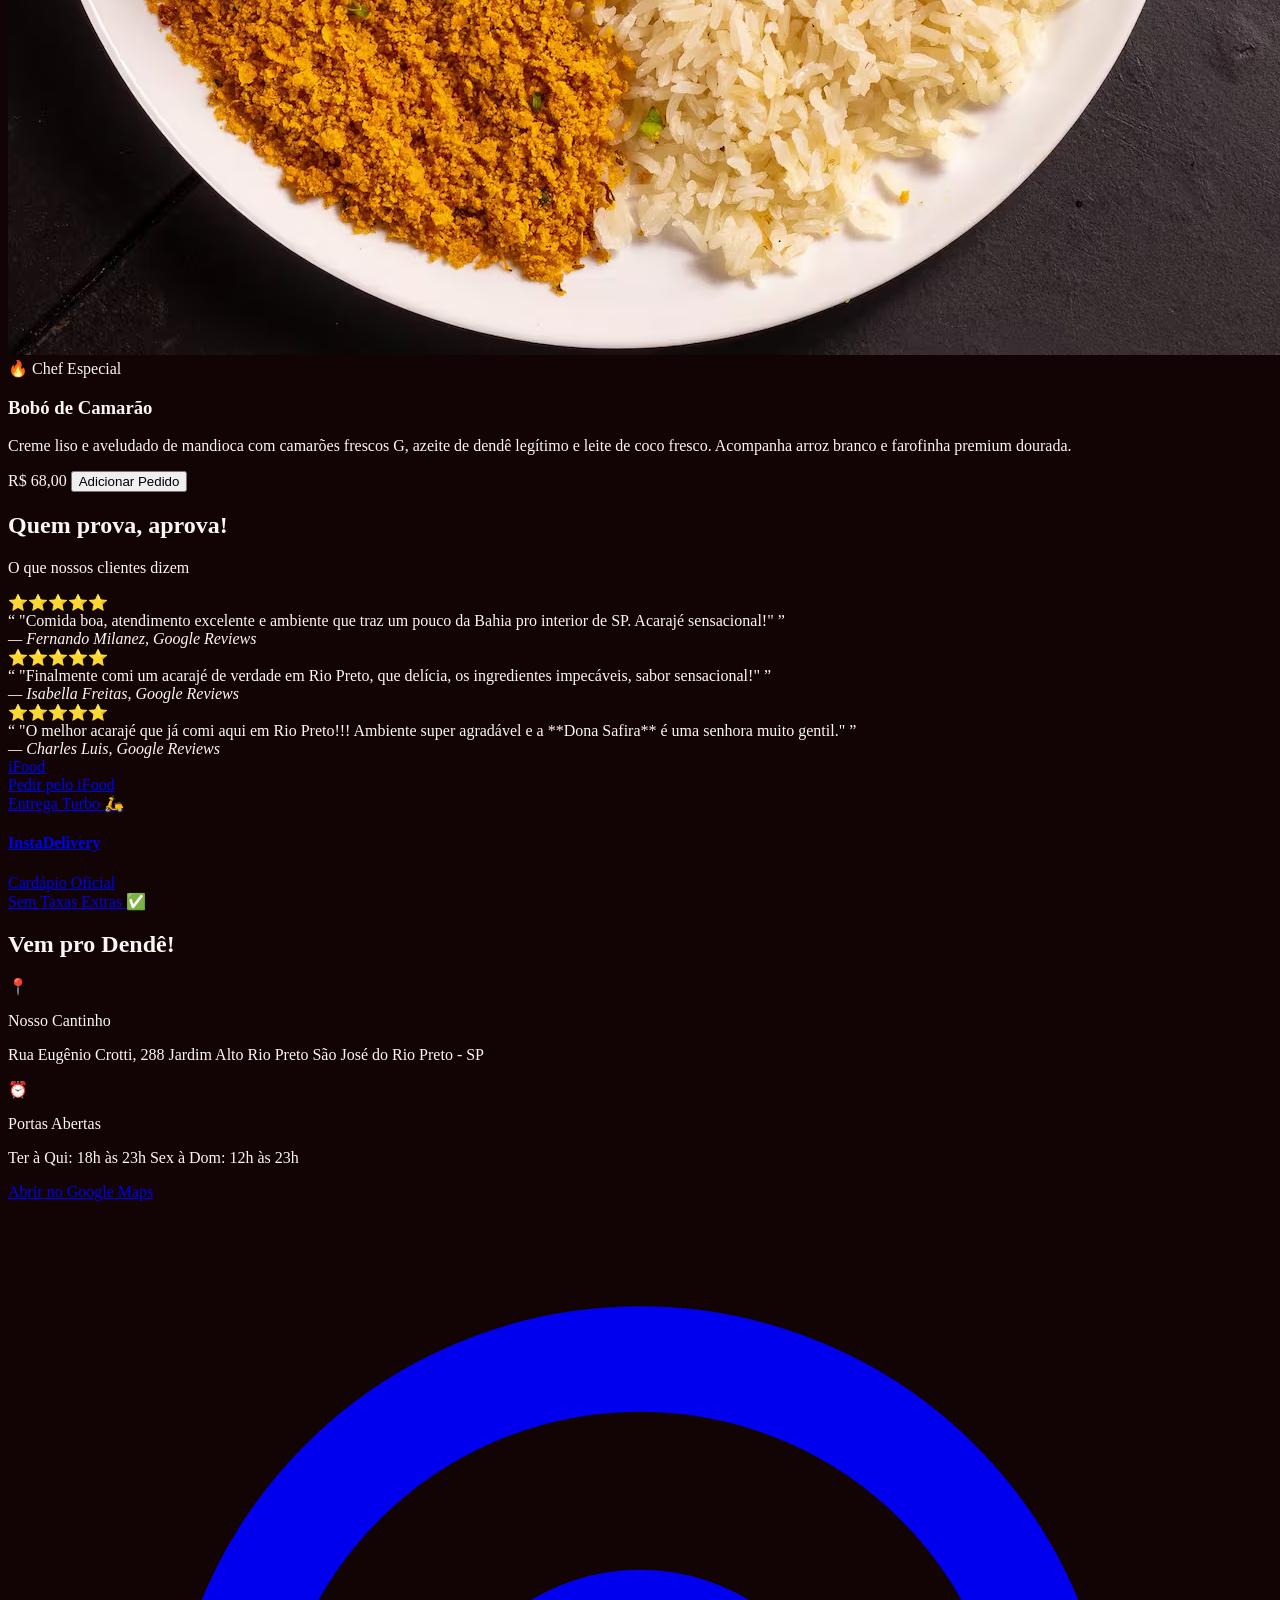
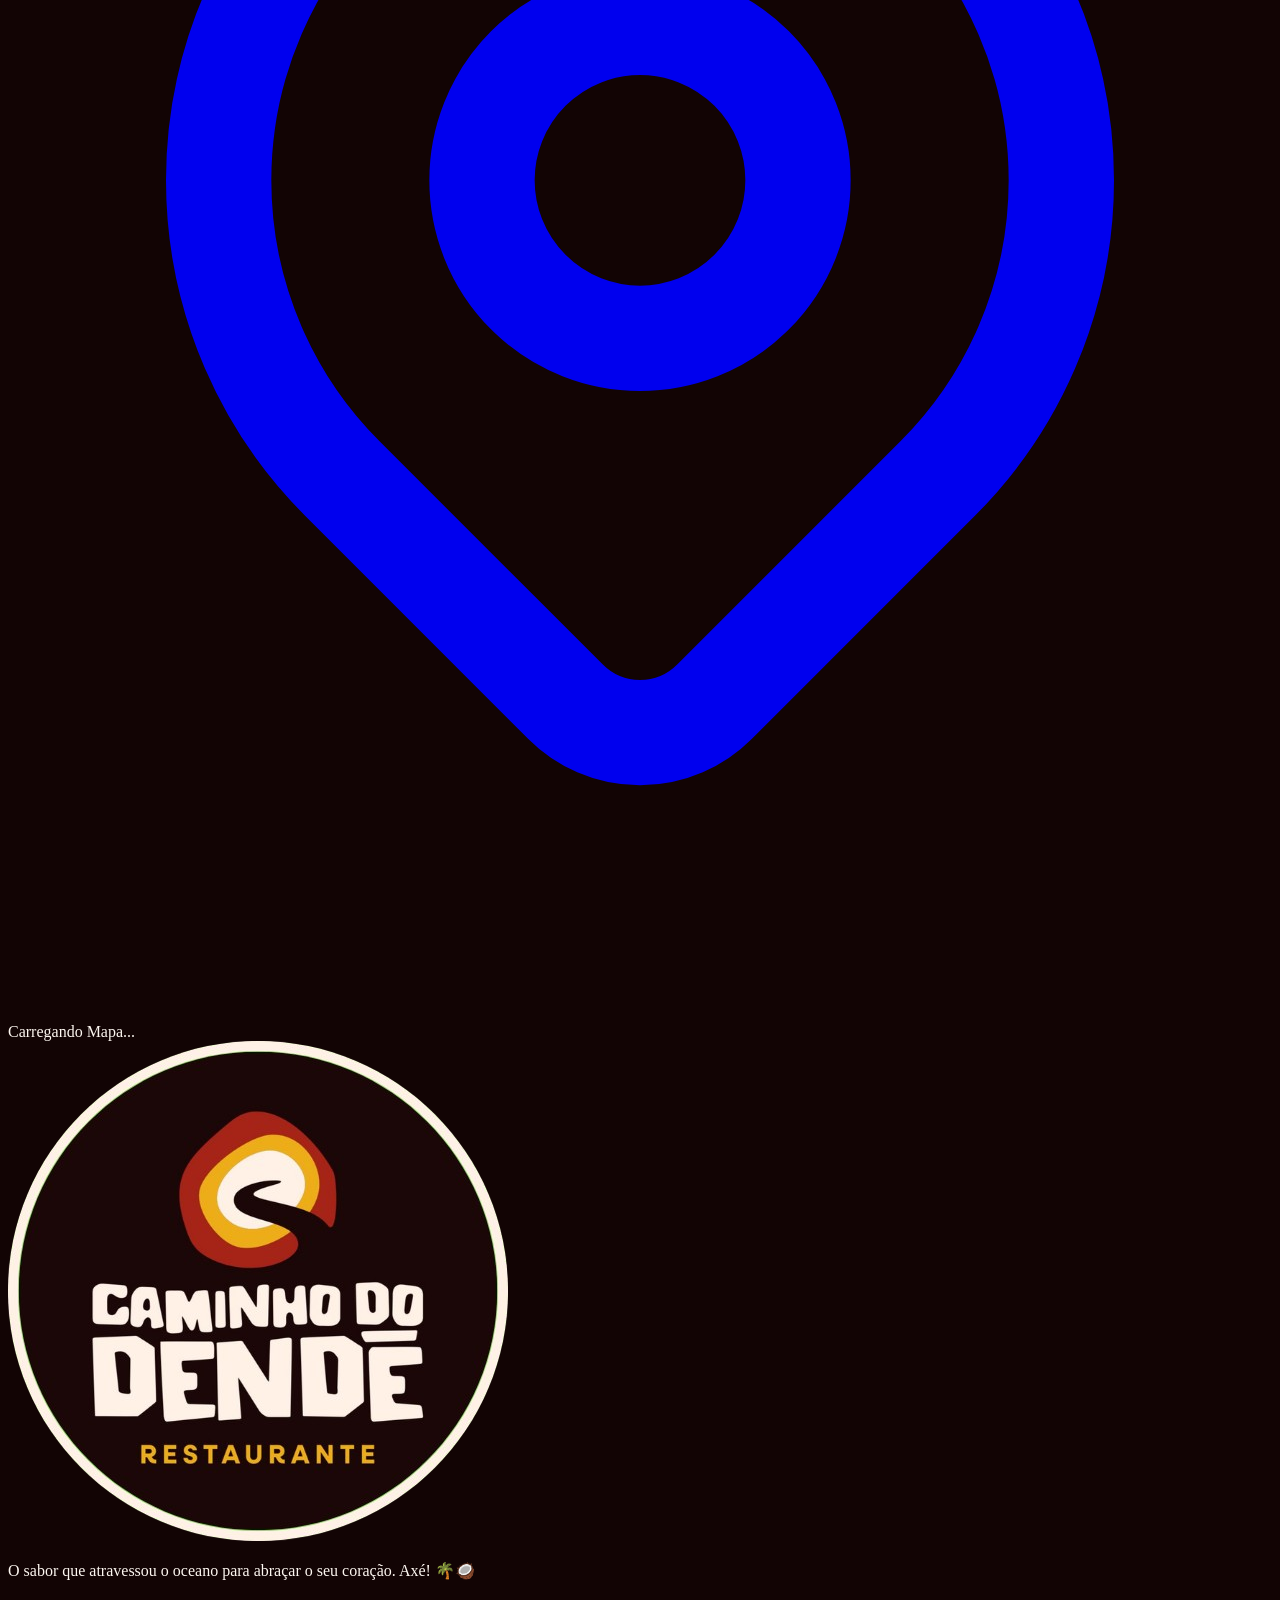
==== commit b98efb2e: "Add files via upload" ====
--- a/CAMINHO-DO-DENDE/index.html
+++ b/CAMINHO-DO-DENDE/index.html
@@ -112,12 +112,12 @@
 </div>
 
 <!-- Header Hero -->
-<header class="relative w-full min-h-[80vh] flex flex-col items-center justify-start overflow-hidden pt-36 pb-20">
+<header class="relative w-full min-h-[450px] md:min-h-[550px] flex flex-col items-center justify-start overflow-hidden pt-20 pb-16">
   <img src="assets/cardapio/acaraje.jpeg" class="absolute inset-0 w-full h-full object-cover opacity-40 scale-105">
   <div class="absolute inset-0 bg-gradient-to-b from-[#120404]/90 via-[#120404]/60 to-[#120404]"></div>
   
   <div class="relative z-10 flex flex-col items-center px-4 text-center">
-    <img src="assets/logo-oficial.png" alt="Logo" class="w-48 h-48 md:w-64 md:h-64 mb-8 drop-shadow-[0_10px_30px_rgba(218,170,60,0.5)]">
+    <img src="assets/logo-oficial.png" alt="Logo" class="w-36 h-36 md:w-48 md:h-48 mb-6 drop-shadow-[0_10px_30px_rgba(218,170,60,0.5)]">
     <h1 class="font-cordel uppercase text-6xl md:text-8xl text-brand-gold mb-3 tracking-widest drop-shadow-[0_5px_15px_rgba(0,0,0,1)]">
       Caminho do Dendê
     </h1>
@@ -480,12 +480,17 @@
         </a>
       </div>
       
-      <!-- Placeholder Mapa (ou iframe real) -->
-      <div class="h-[400px] md:h-[500px] rounded-[50px] overflow-hidden border-8 border-white shadow-2xl relative group">
+      <!-- Mapa Otimizado (Mais Rápido) -->
+      <div class="h-[400px] md:h-[500px] rounded-[50px] overflow-hidden border-8 border-white shadow-2xl relative group bg-gray-100">
           <iframe 
             src="https://www.google.com/maps/embed?pb=!1m18!1m12!1m3!1d3728.324546452188!2d-49.3875!3d-20.8125!2m3!1f0!2f0!3f0!3m2!1i1024!2i768!4f13.1!3m3!1m2!1s0x94bdad4595e8494b%3A0x6b45e14b2b2b2b2b!2sRua%20Eug%C3%AAnio%20Crotti%2C%20288%20-%20Jardim%20Alto%20Rio%20Preto%2C%20S%C3%A3o%20Jos%C3%A9%20do%20Rio%20Preto%20-%20SP%2C%2015020-220!5e0!3m2!1spt-BR!2sbr!4v1713480000000!5m2!1spt-BR!2sbr" 
             width="100%" height="100%" style="border:0;" allowfullscreen="" loading="lazy" referrerpolicy="no-referrer-when-downgrade"
+            title="Localização Caminho do Dendê"
             class="filter grayscale group-hover:grayscale-0 transition duration-1000"></iframe>
+          <!-- Overlay de loading para feedback instantâneo -->
+          <div class="absolute inset-0 pointer-events-none flex items-center justify-center opacity-0 group-hover:opacity-10 transition">
+             <div class="bg-white/80 px-4 py-2 rounded-full text-xs font-bold uppercase tracking-widest text-brand-dark shadow-xl">Carregando Mapa...</div>
+          </div>
       </div>
     </div>
   </section>
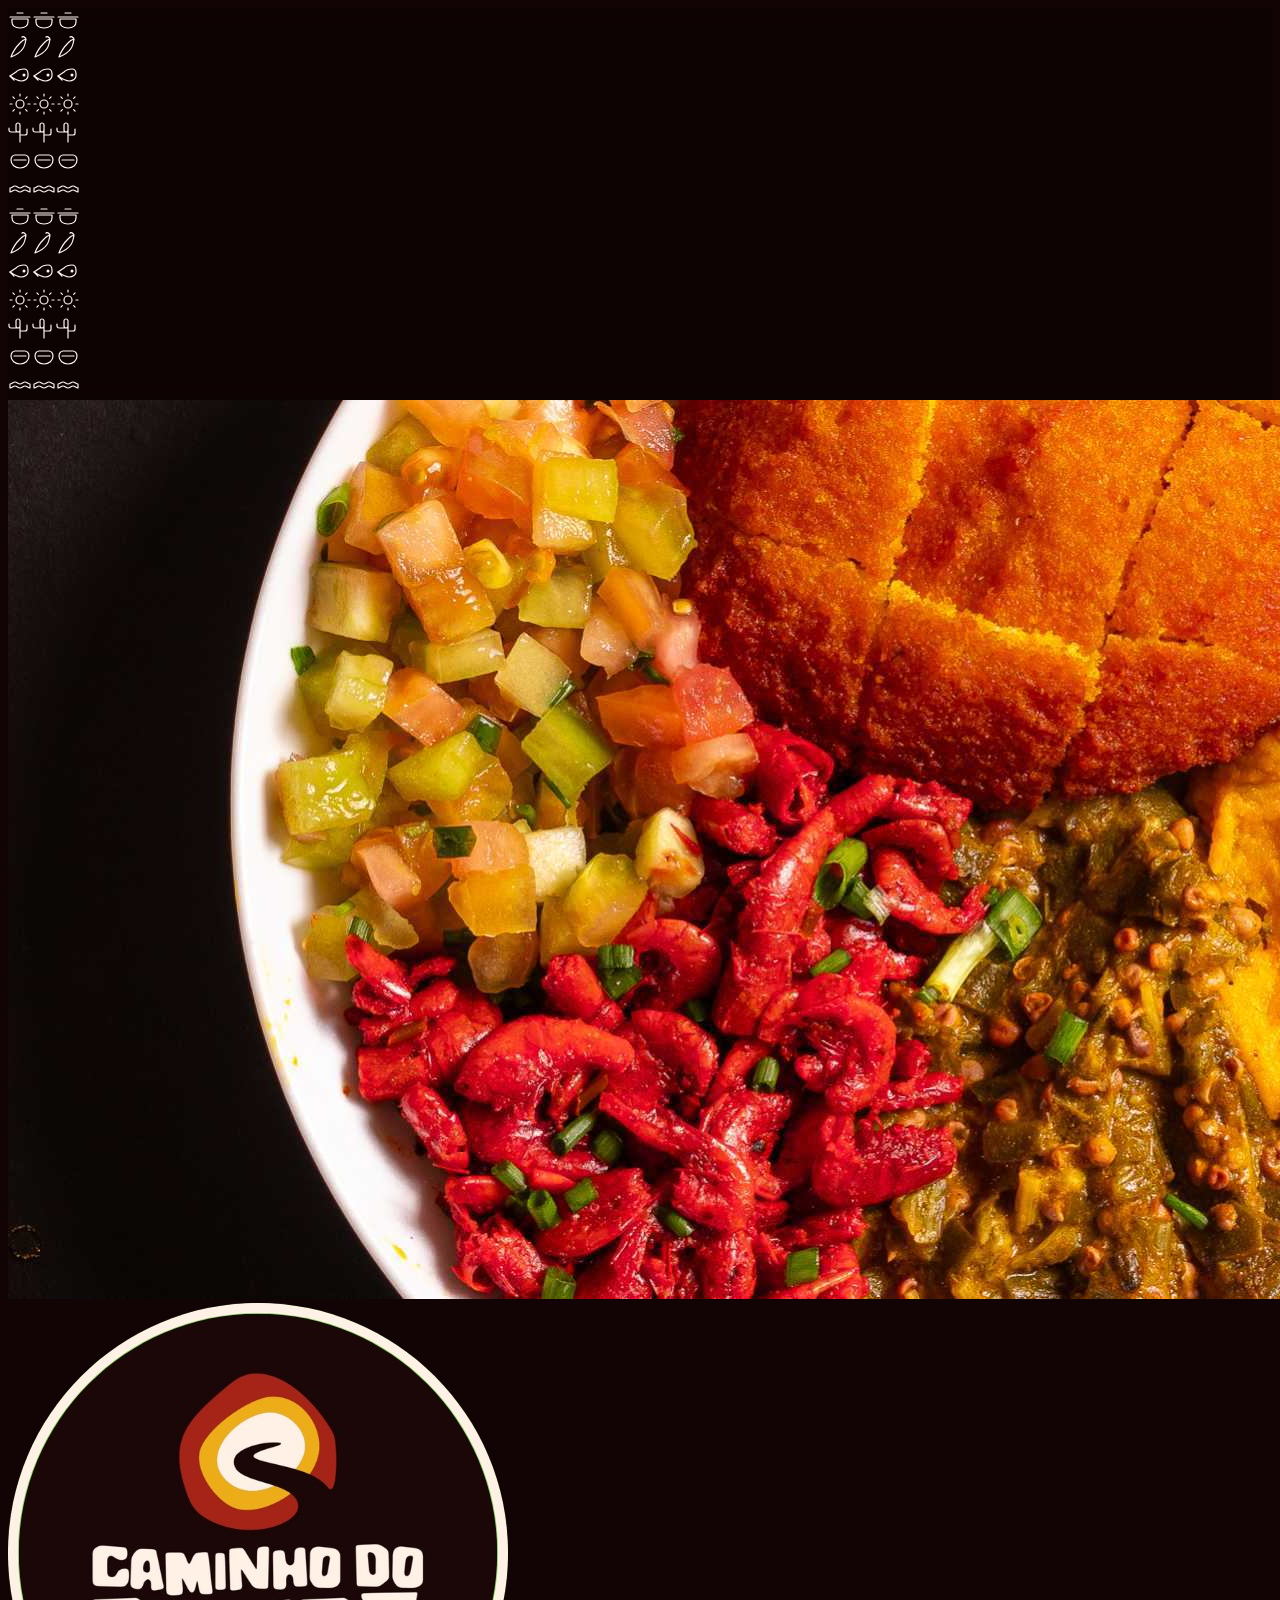
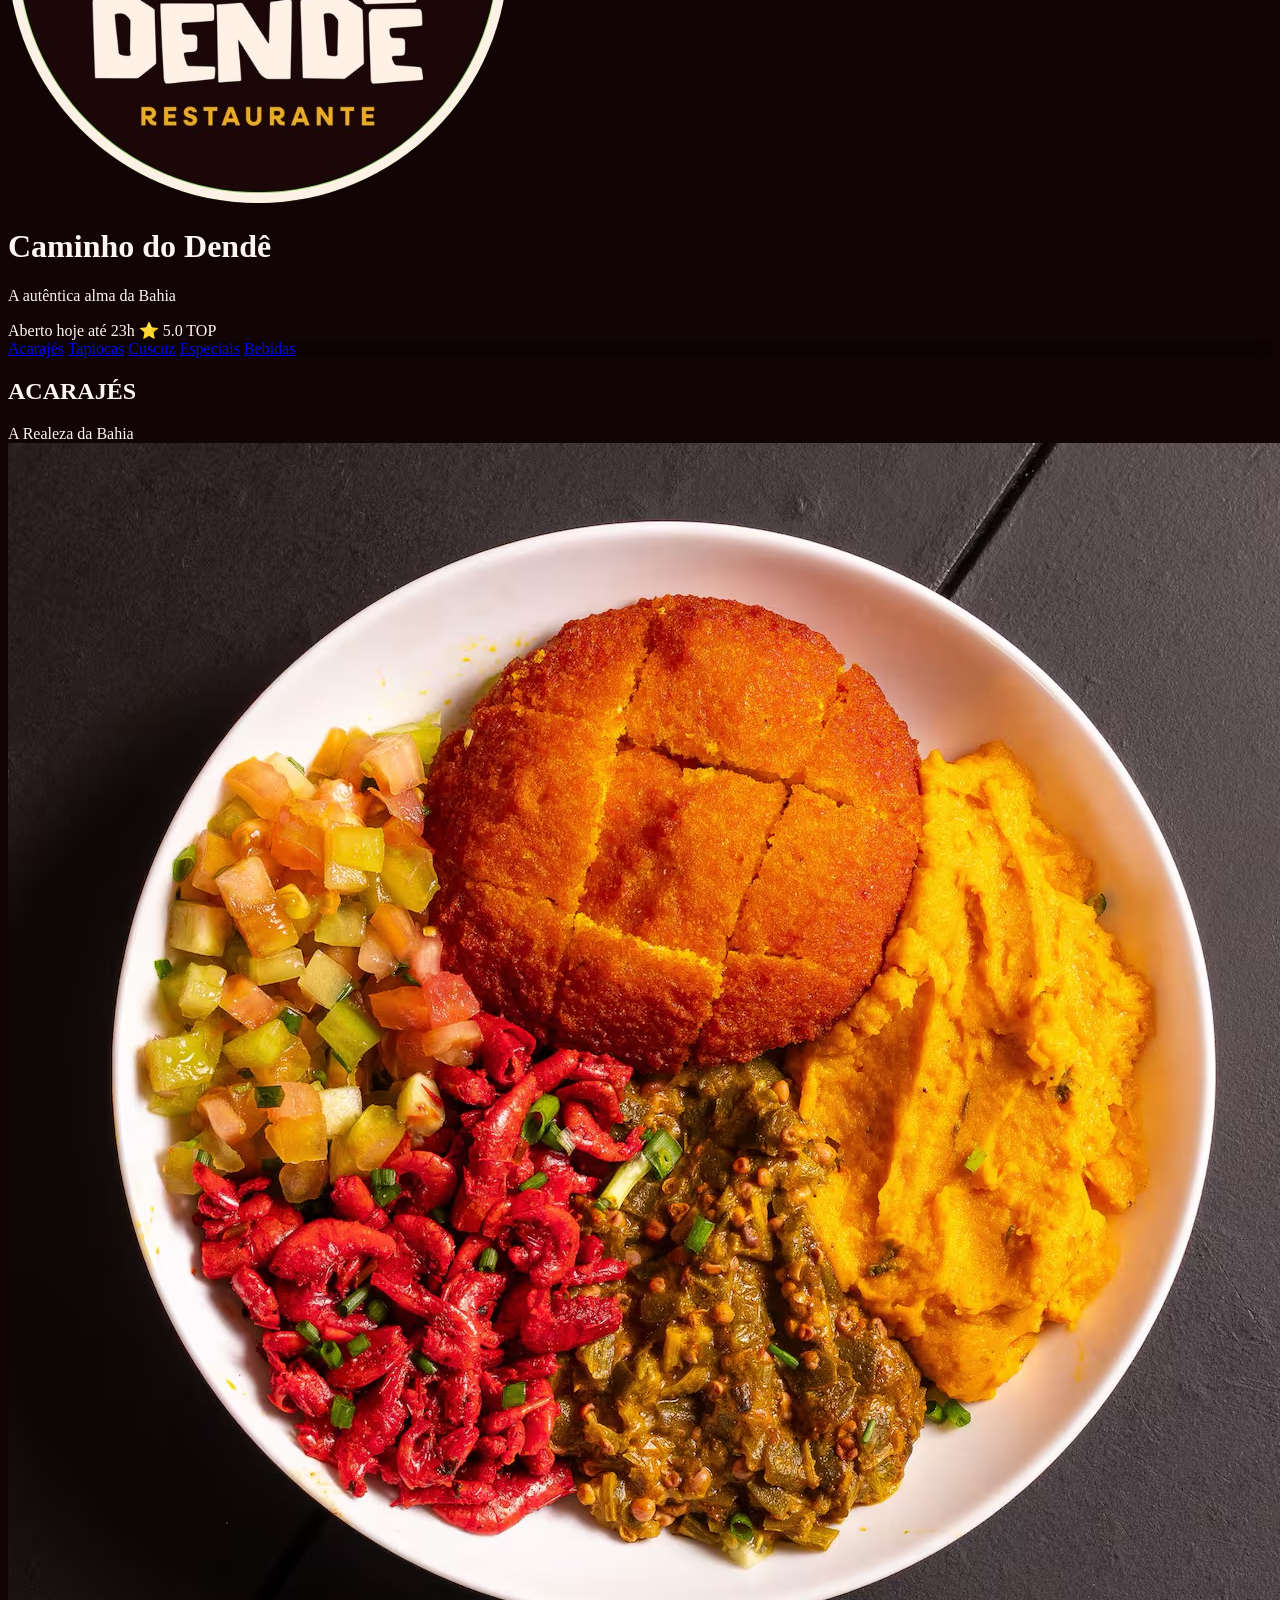
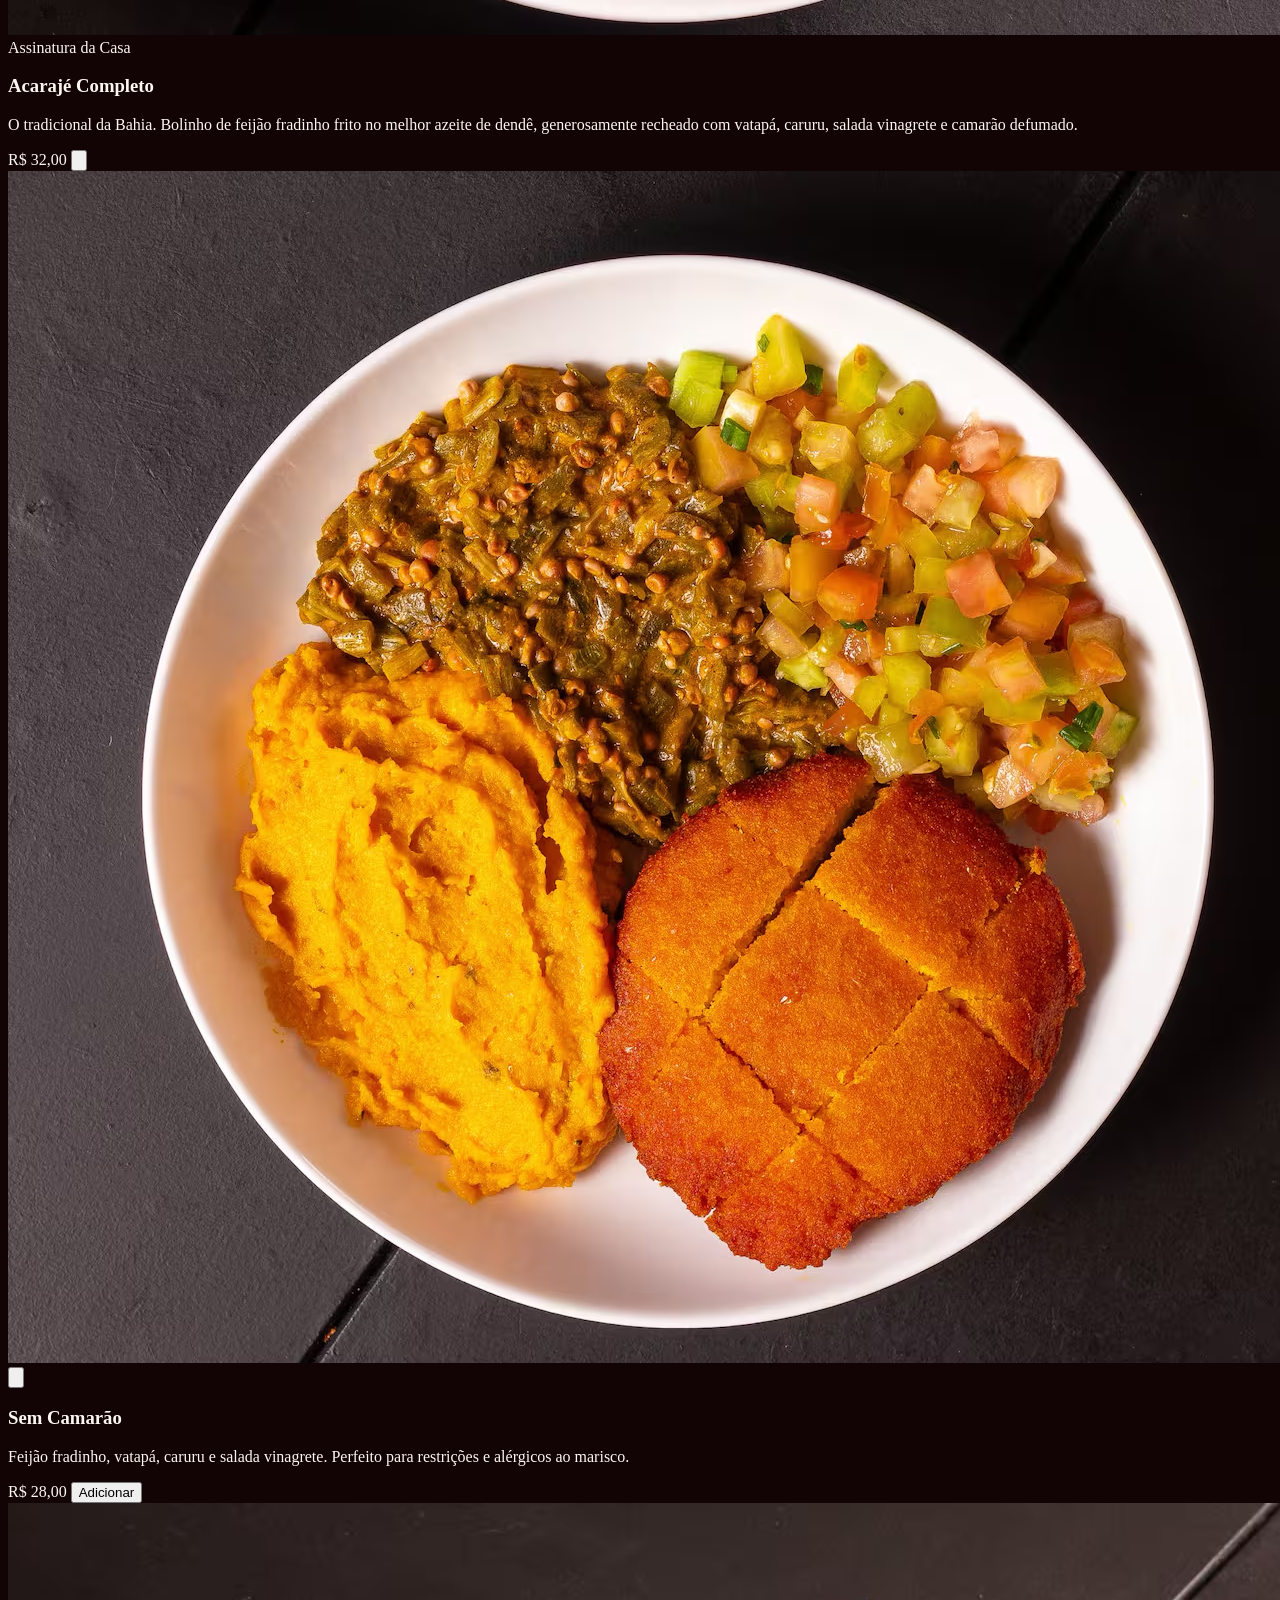
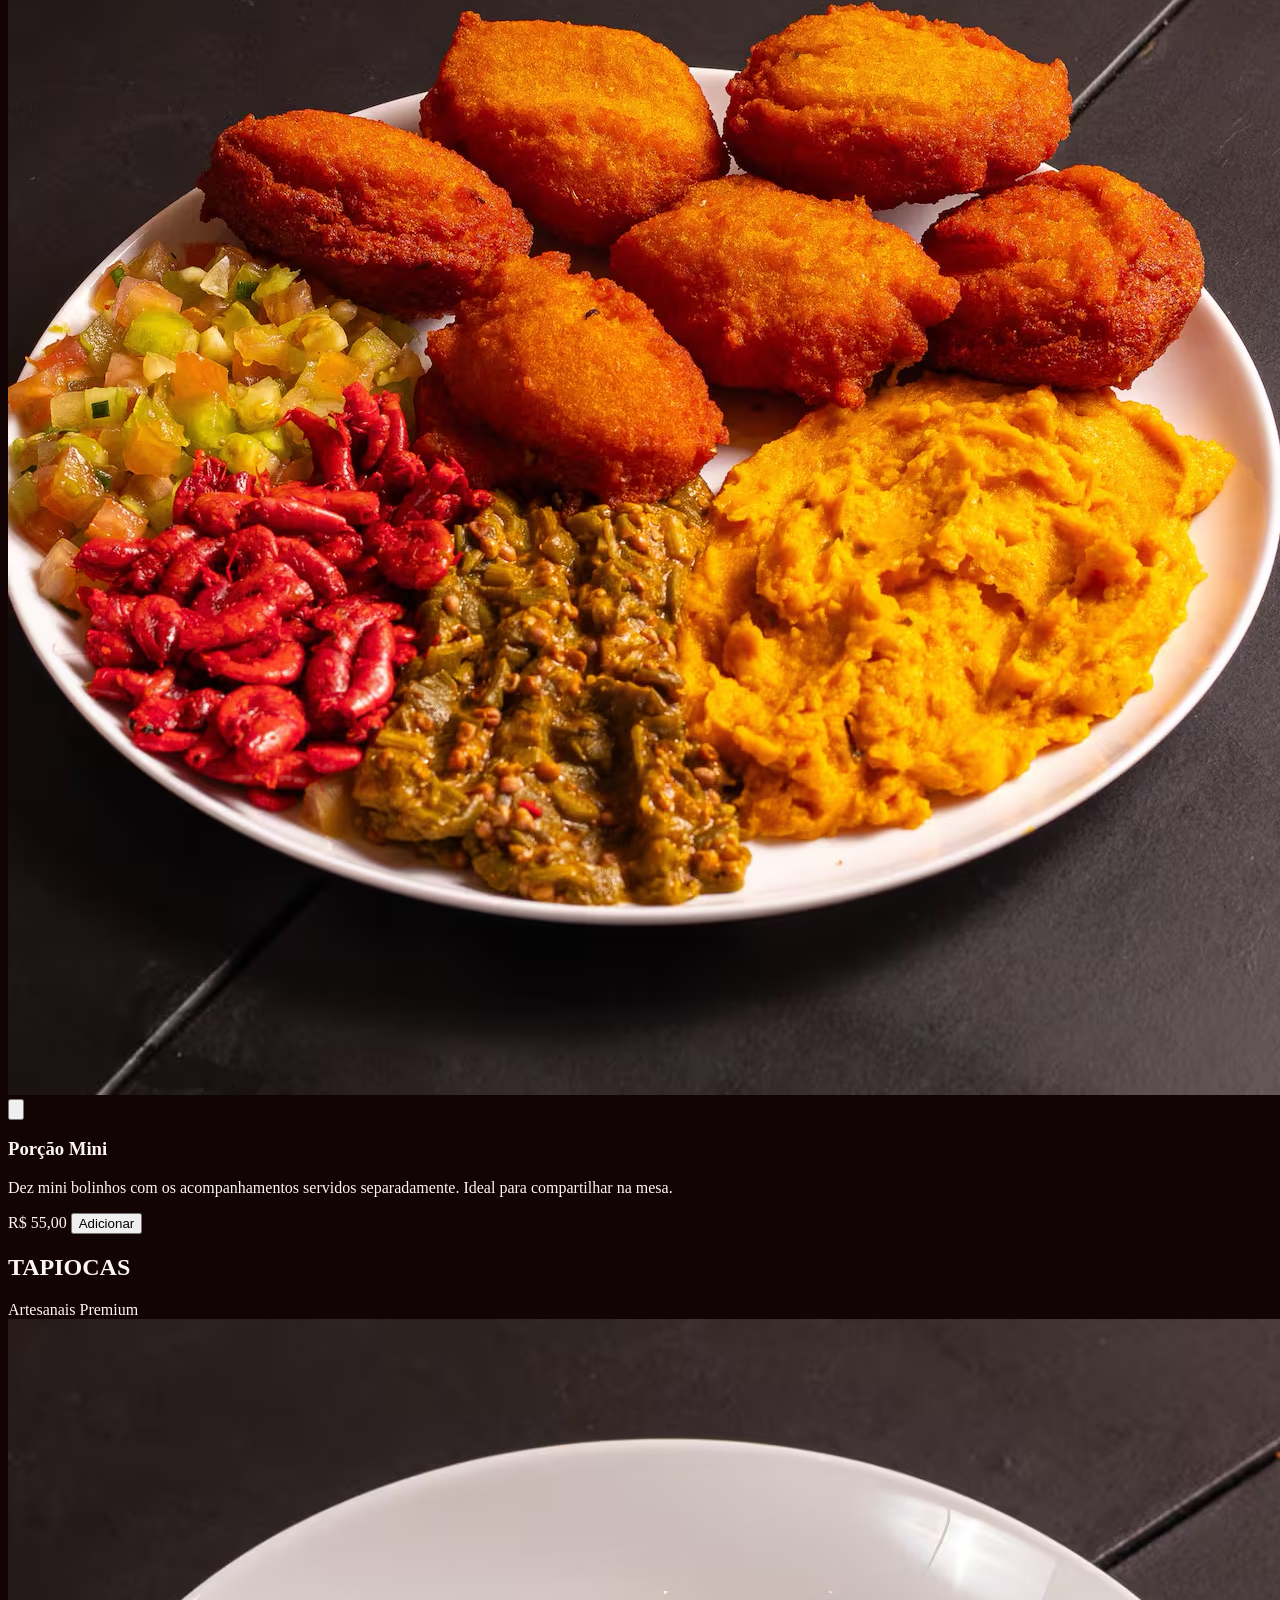
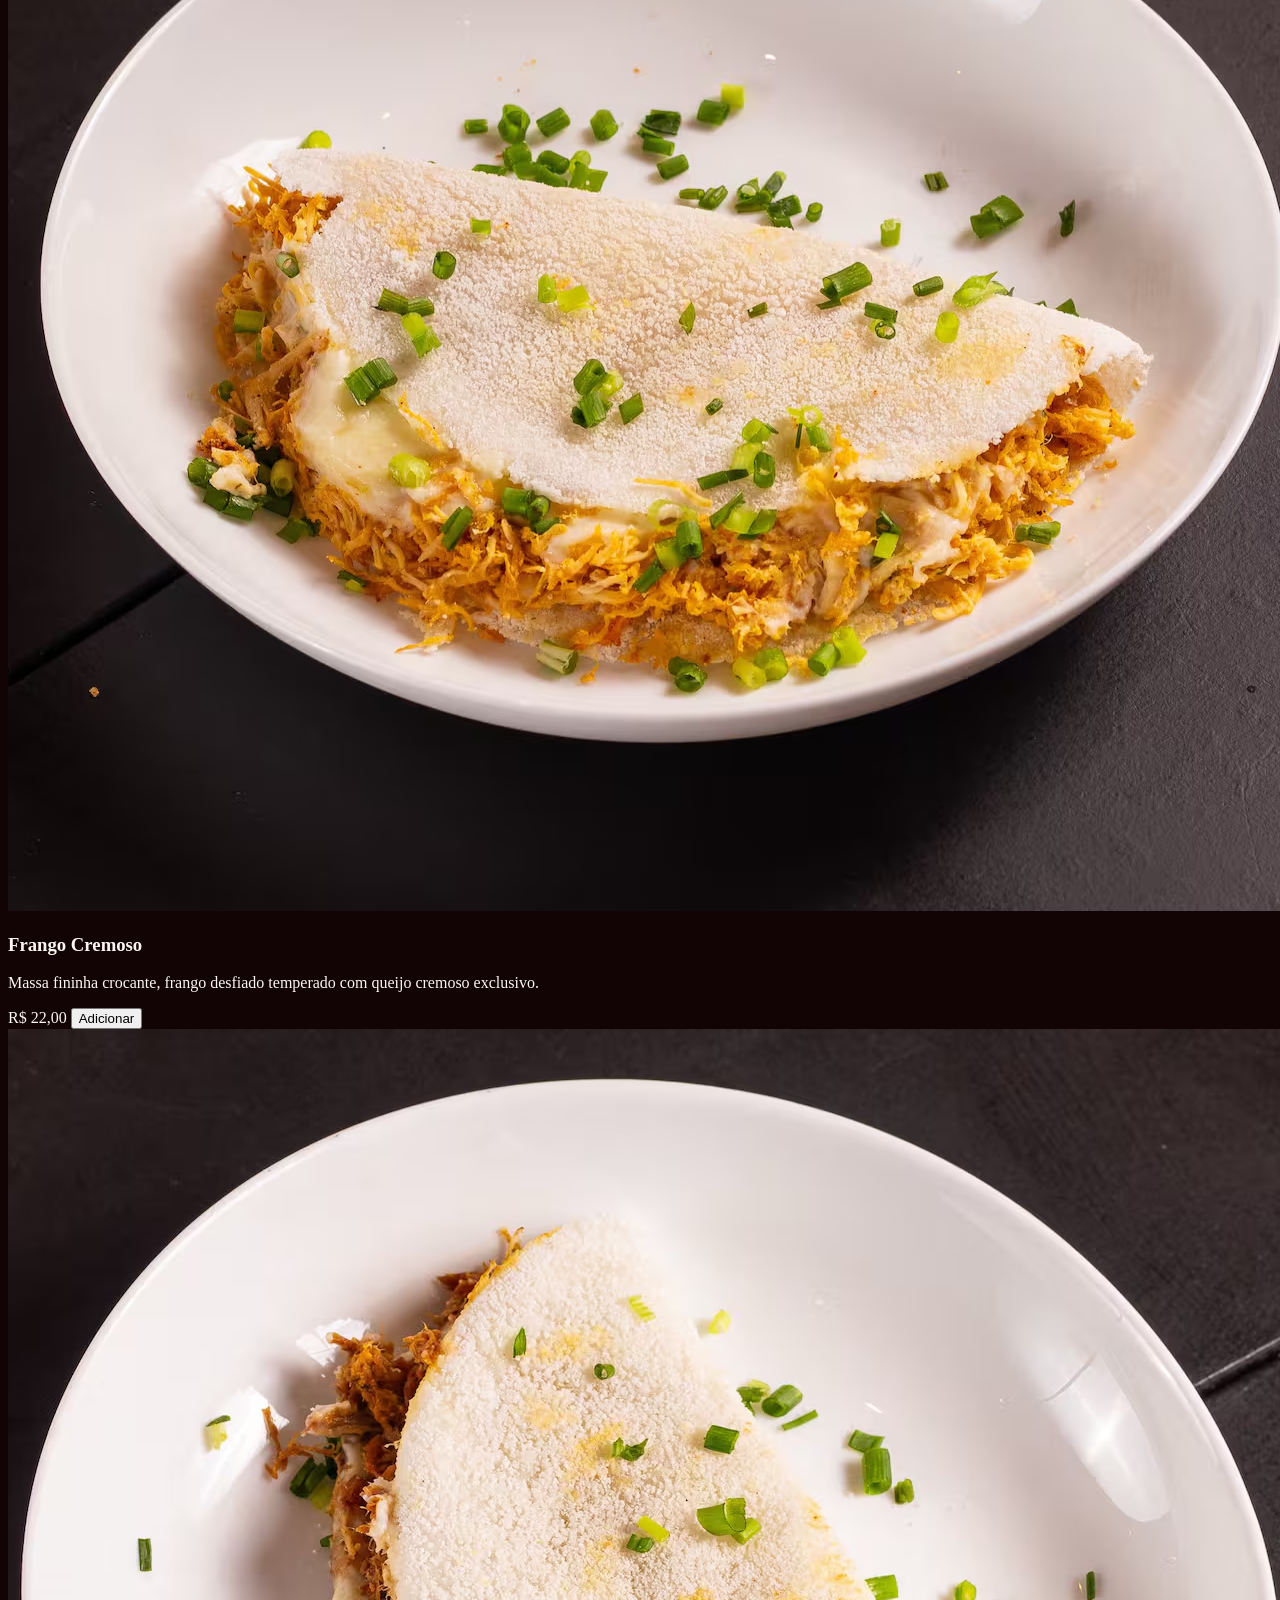
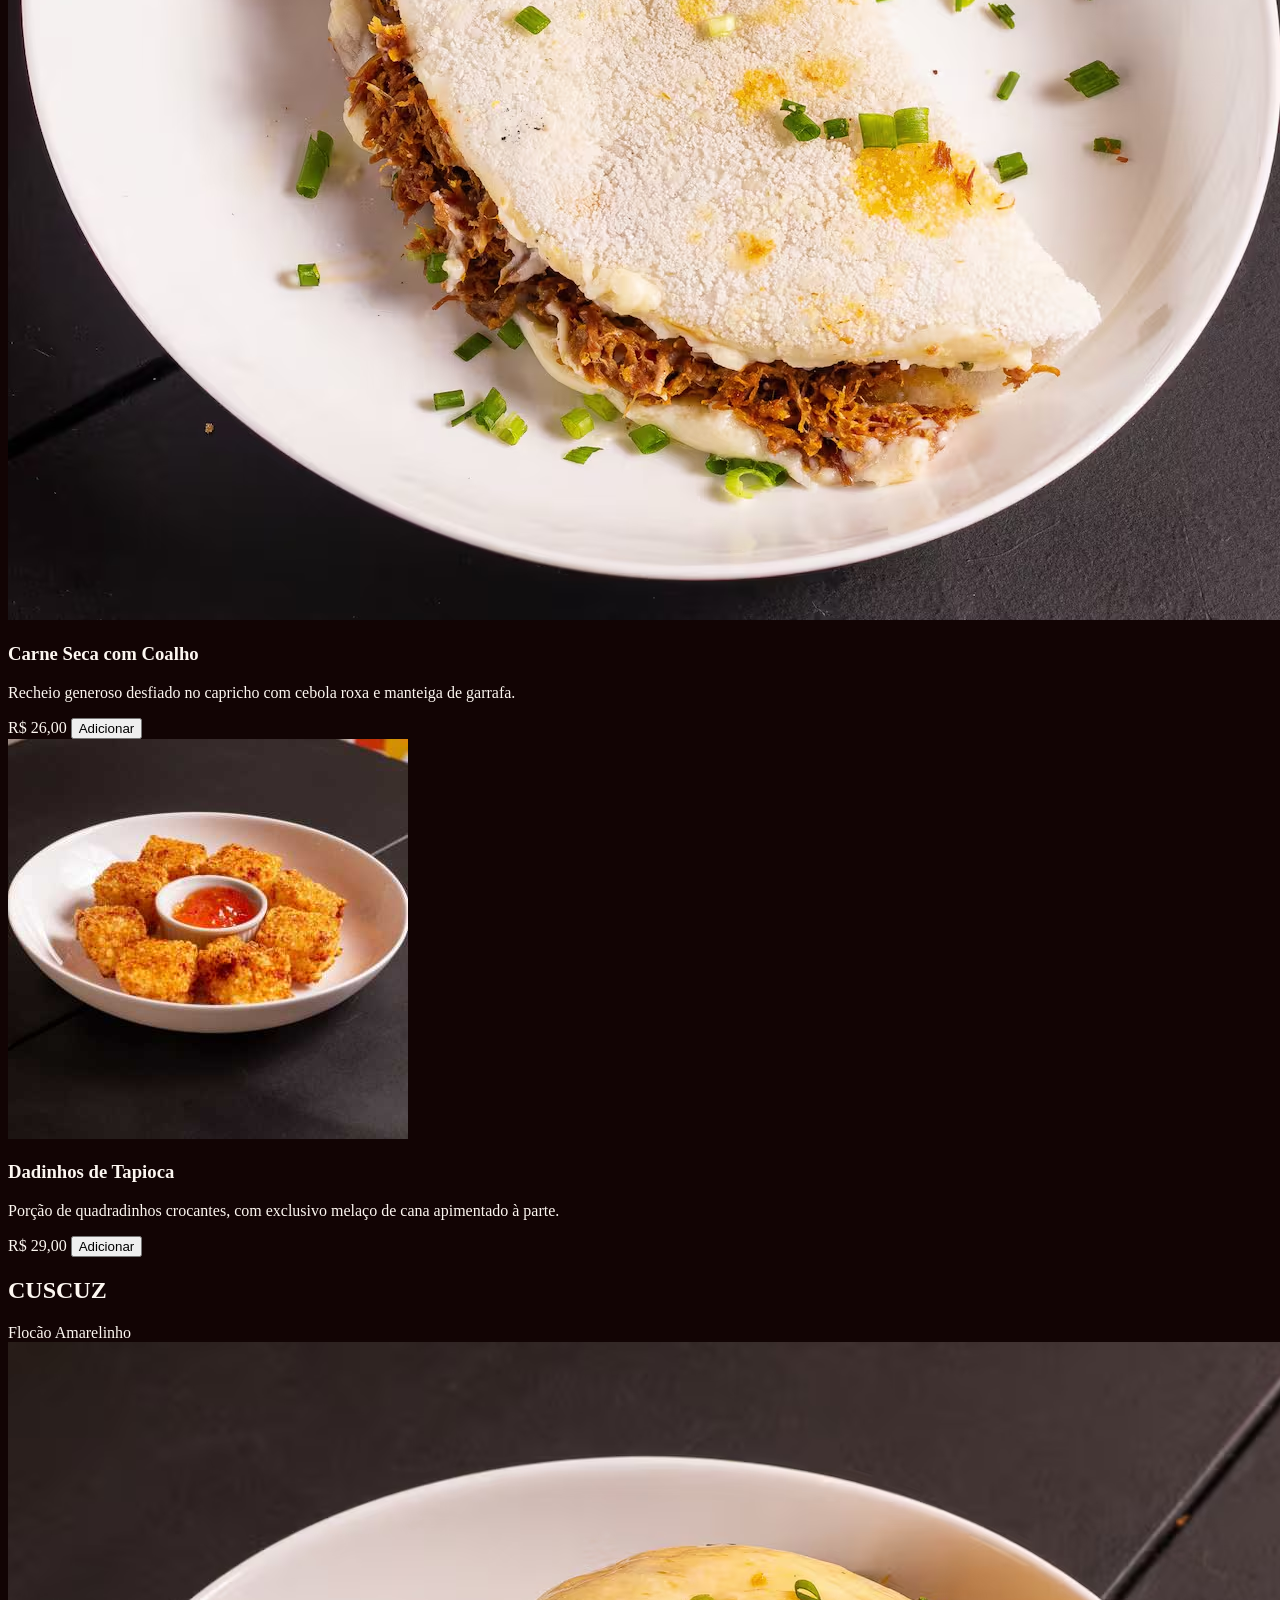
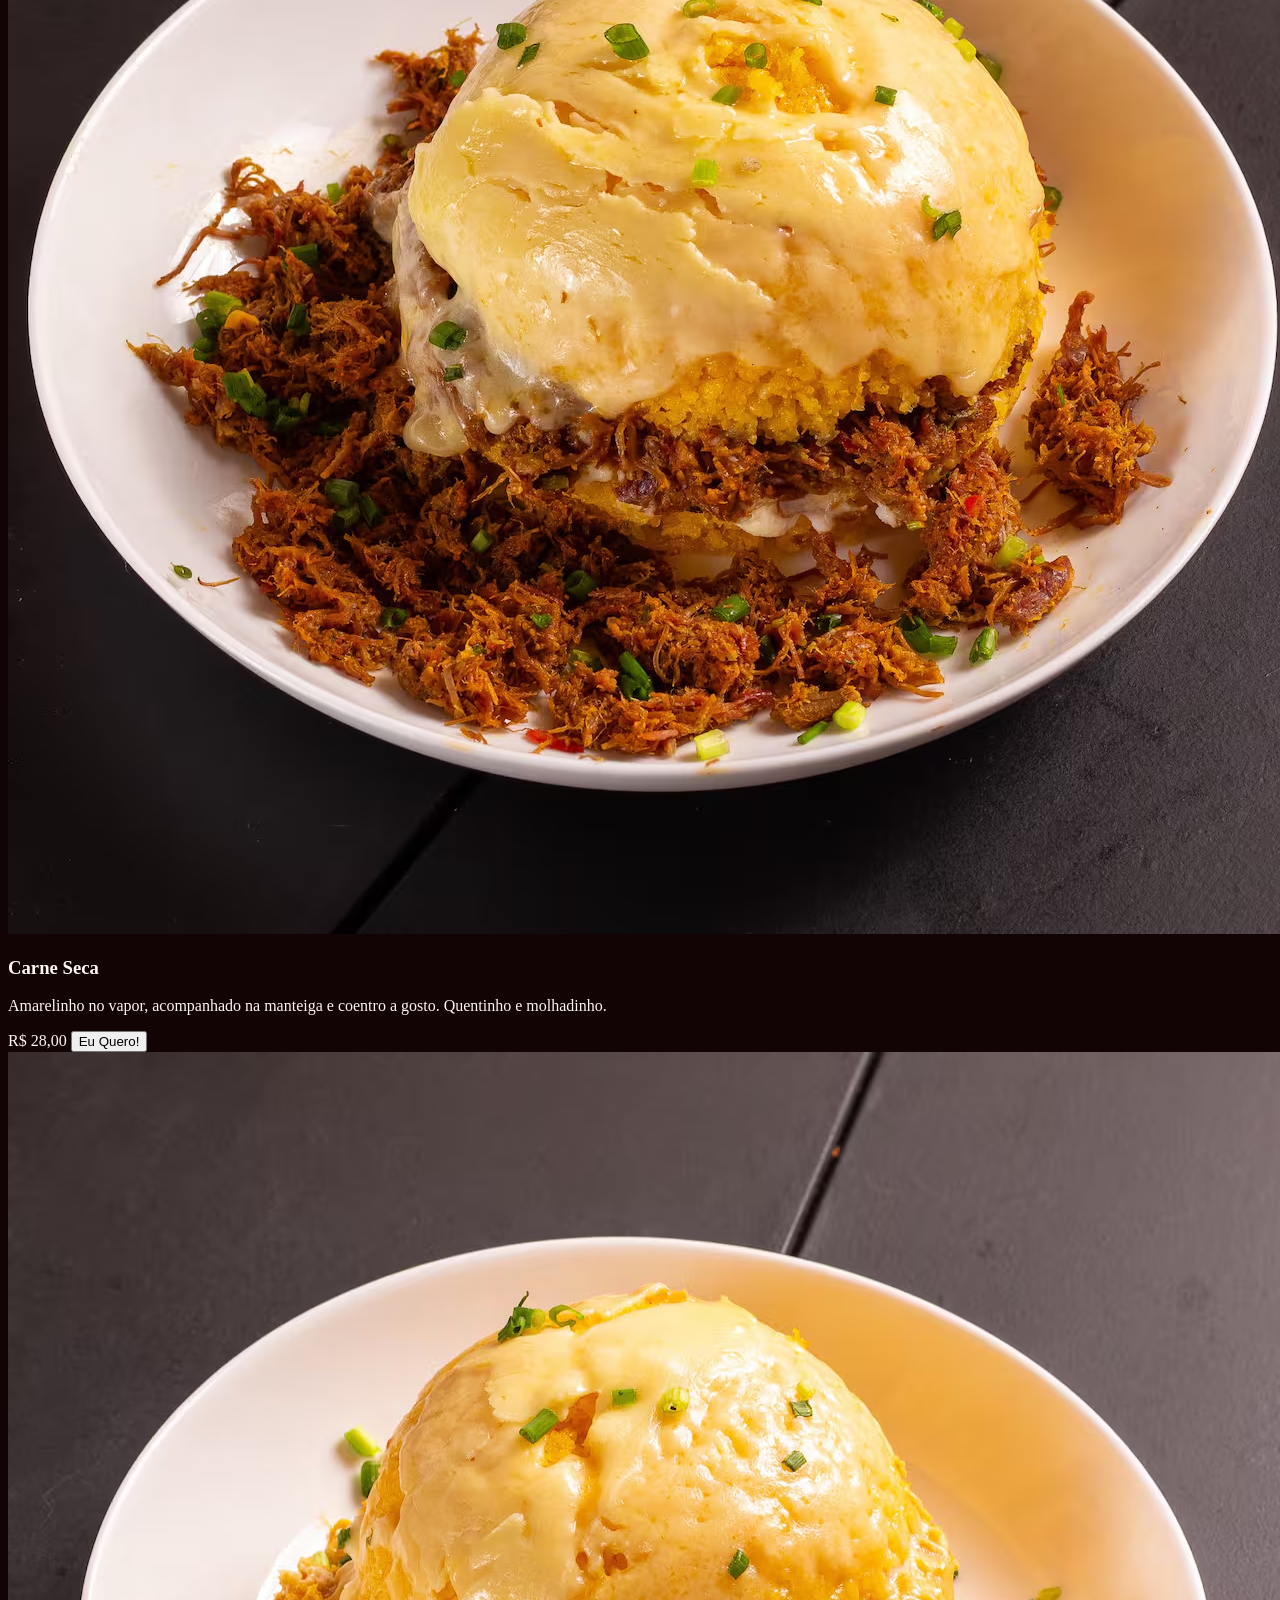
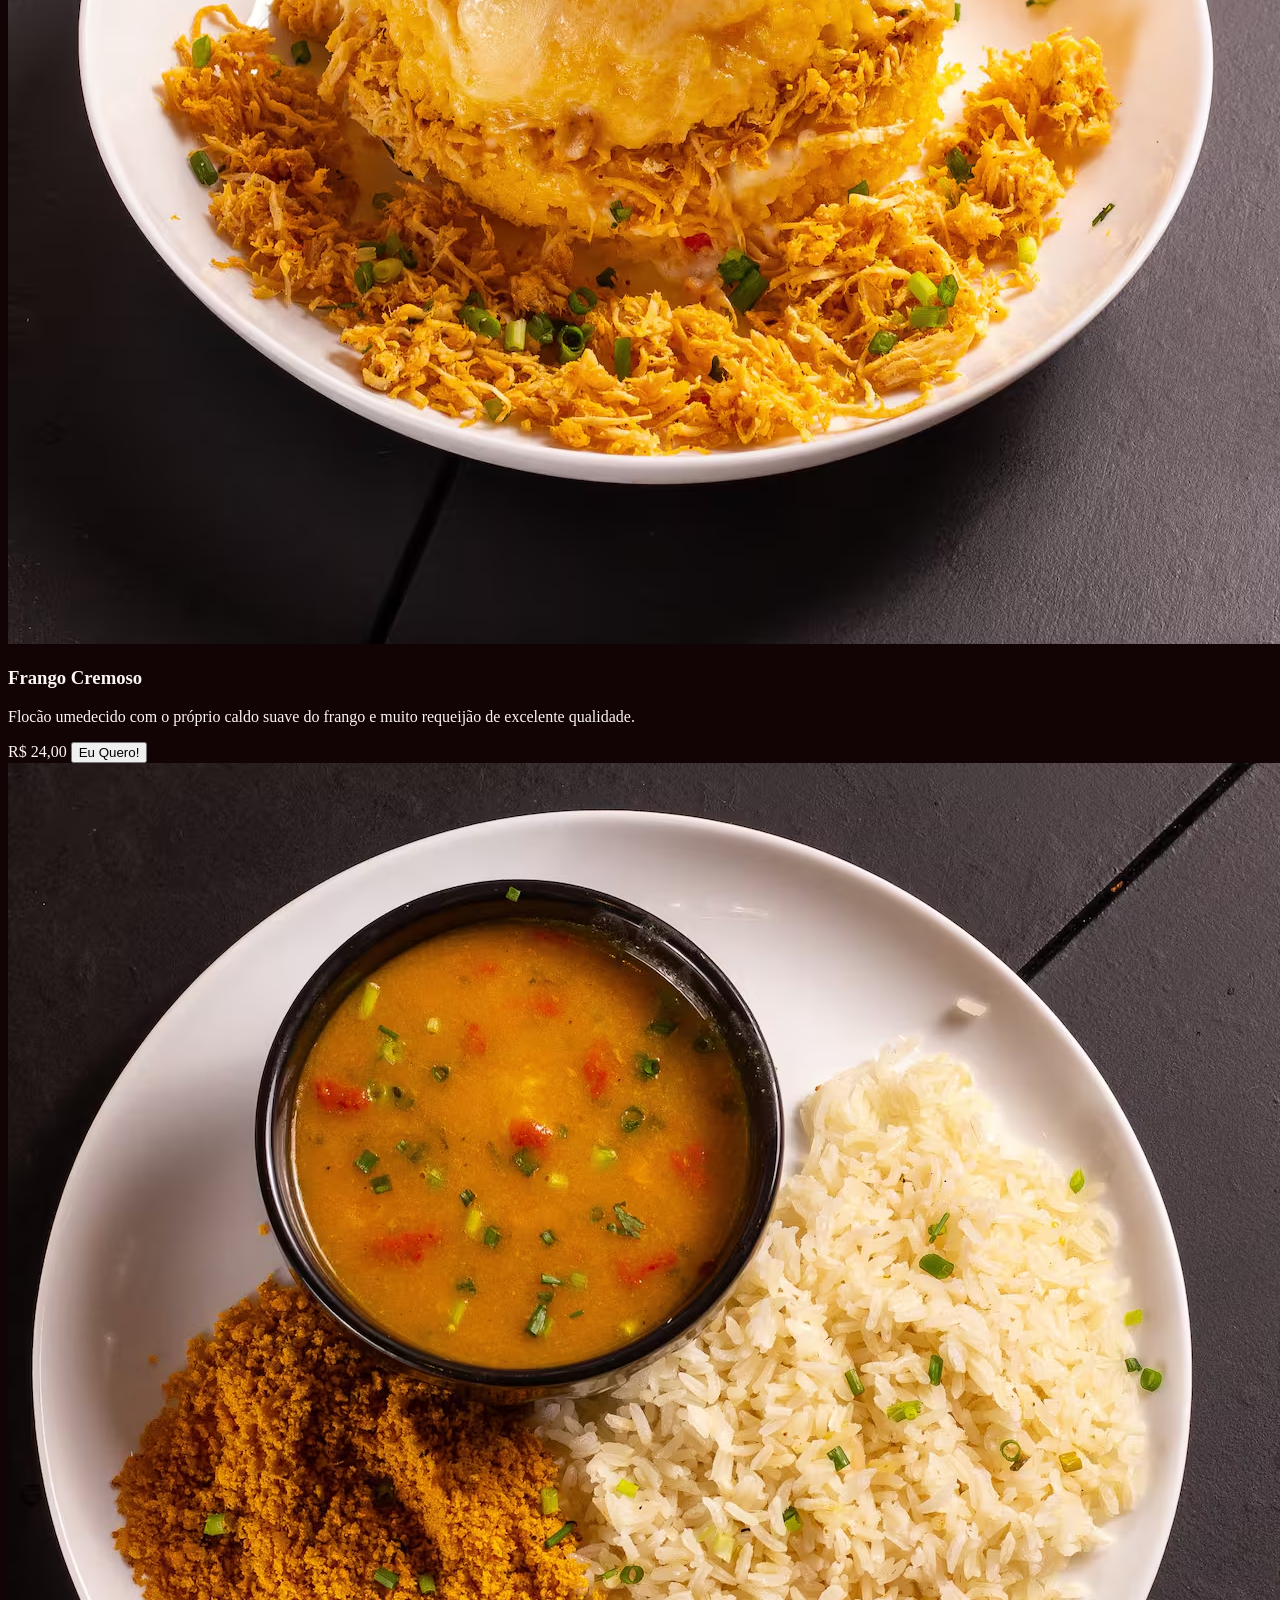
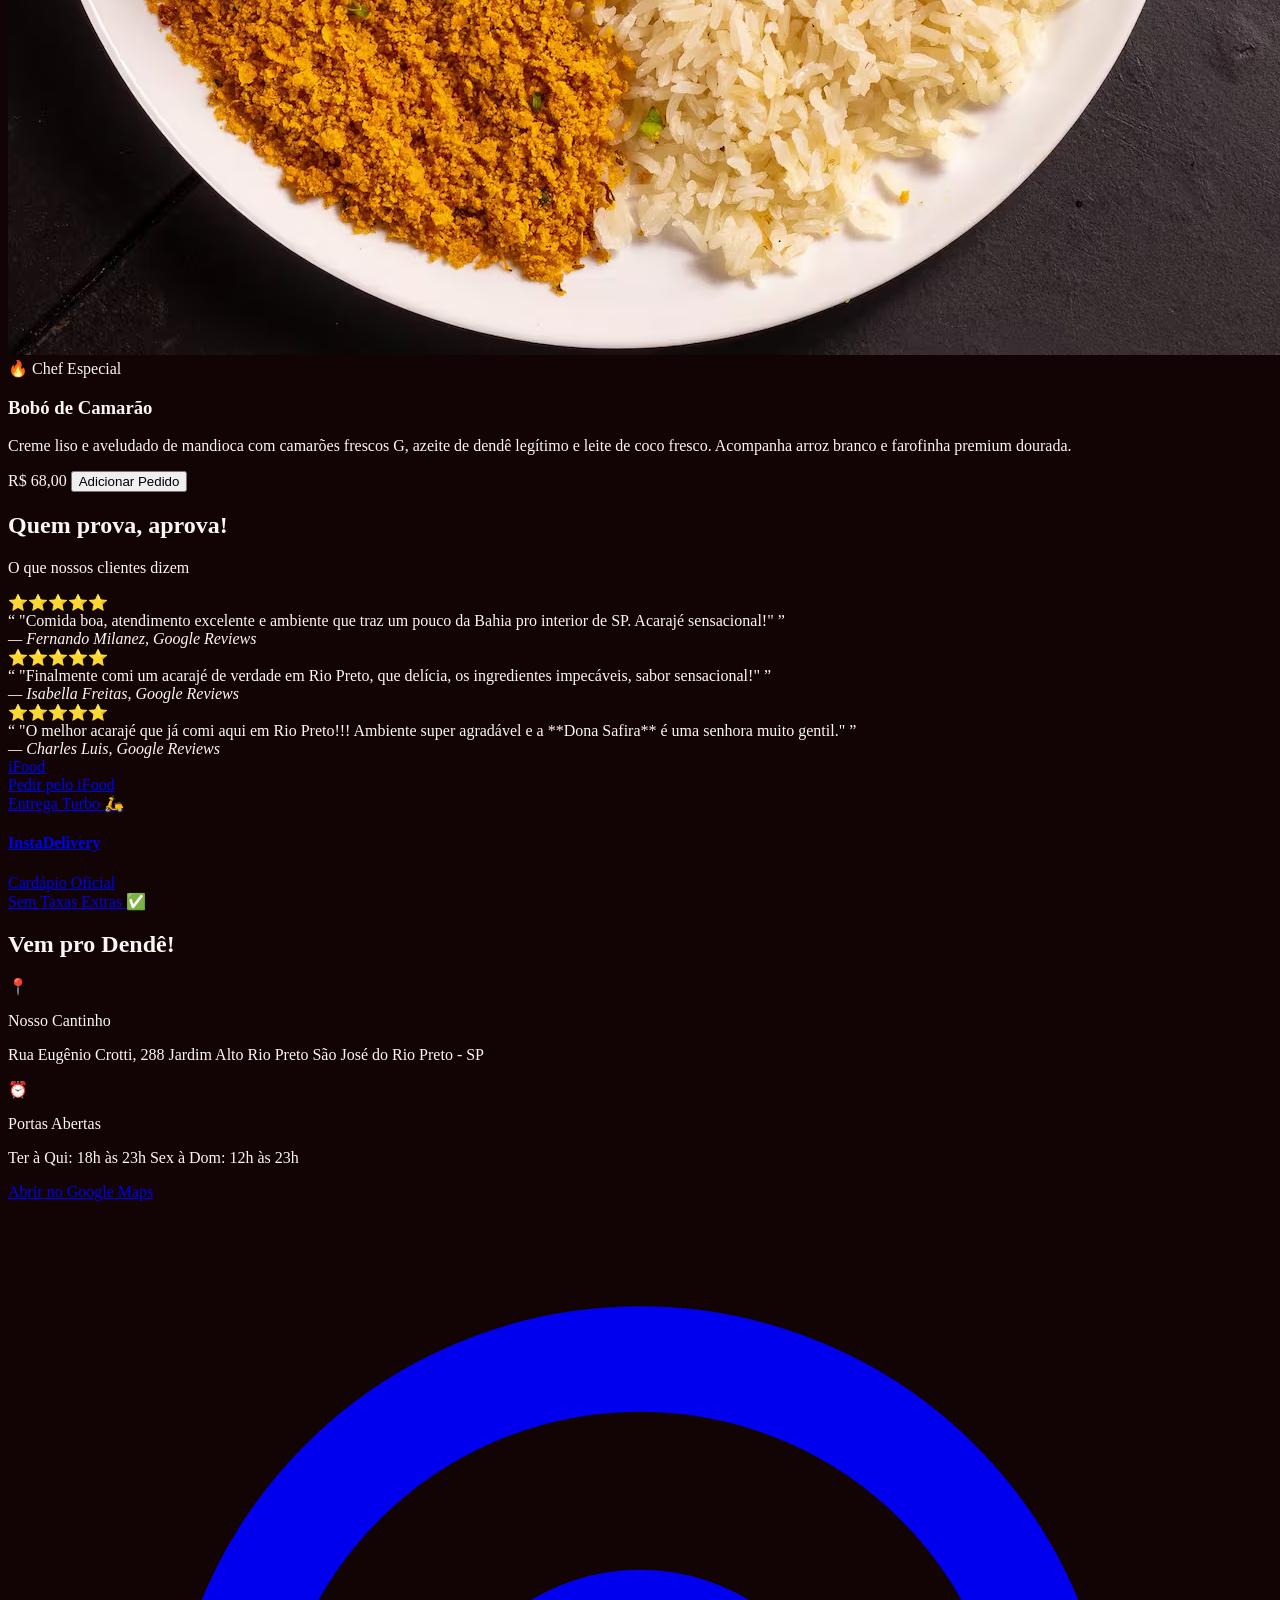
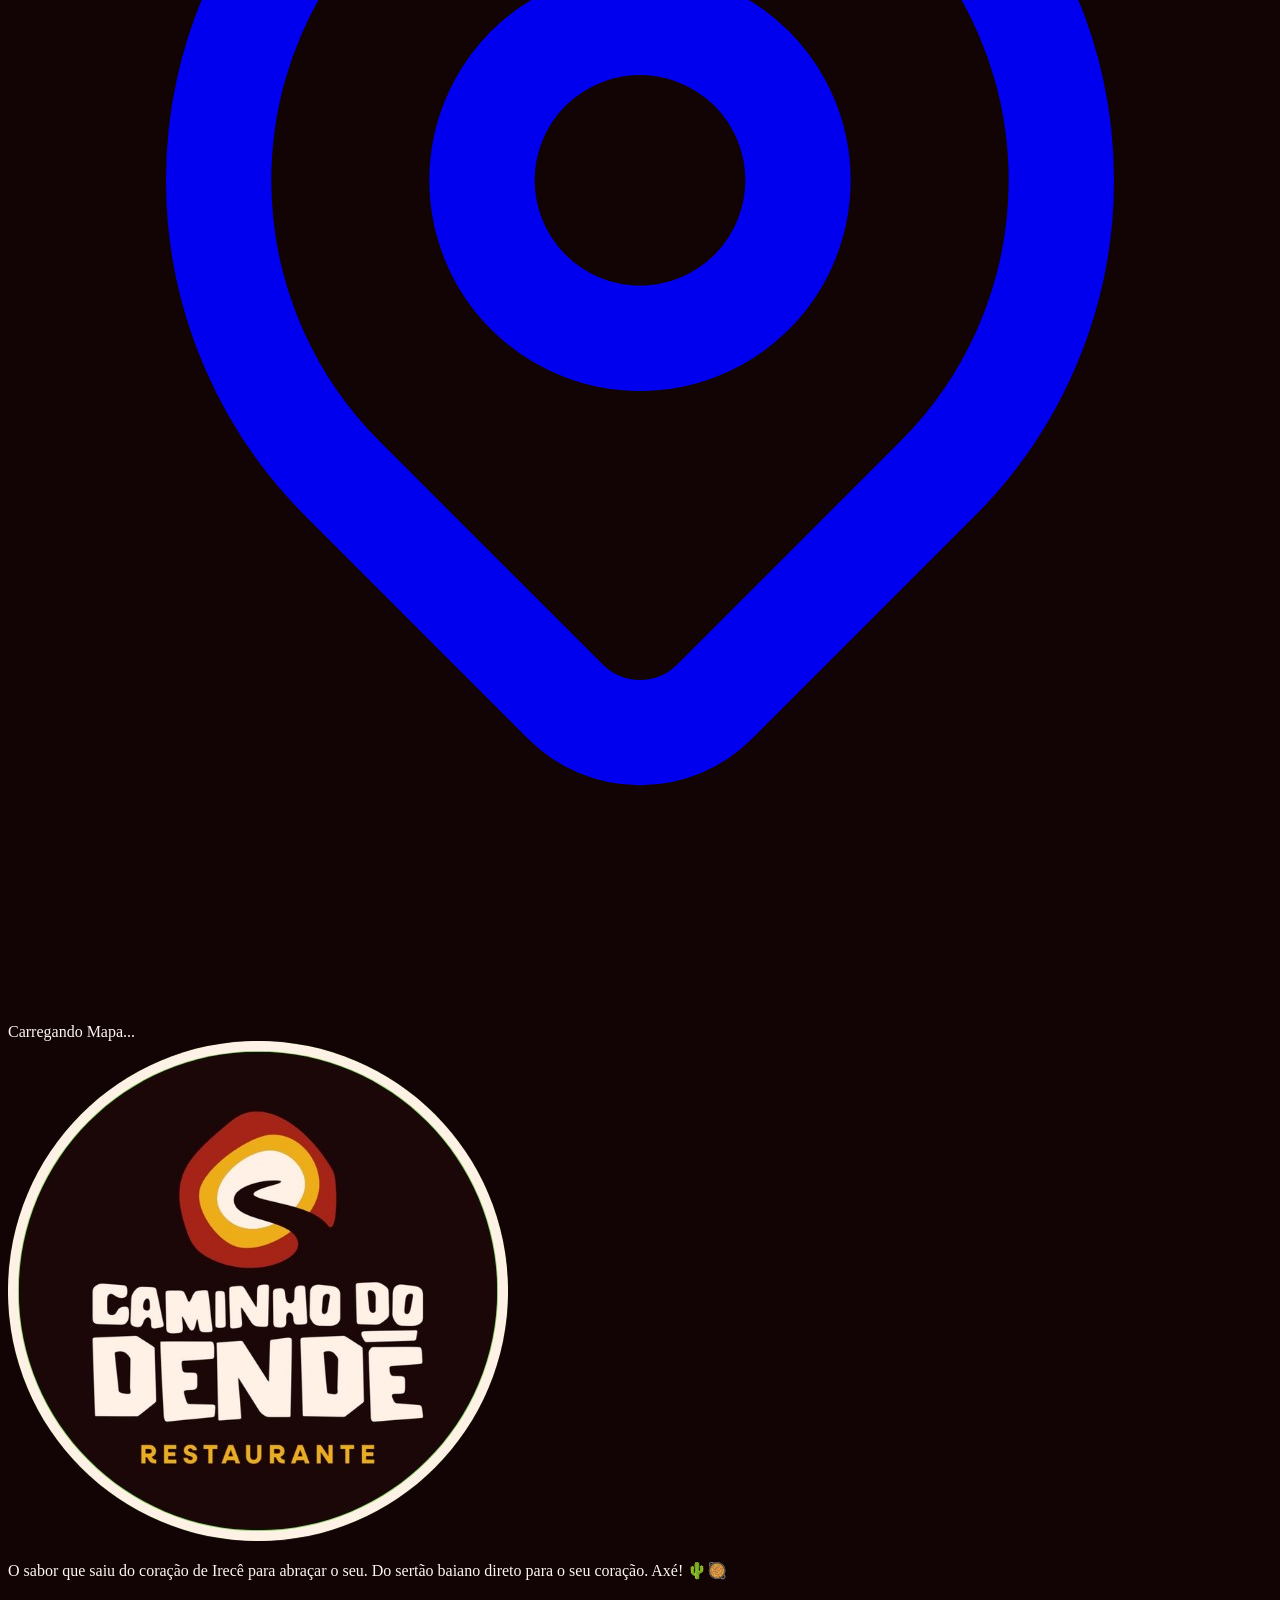
==== commit 1afe53c0: "Add files via upload" ====
--- a/CAMINHO-DO-DENDE/index.html
+++ b/CAMINHO-DO-DENDE/index.html
@@ -4,6 +4,7 @@
   <meta charset="UTF-8">
   <meta name="viewport" content="width=device-width, initial-scale=1.0">
   <title>Cardápio Digital · Caminho do Dendê</title>
+  <link rel="icon" type="image/svg+xml" href="assets/favicon.svg">
   
   <script src="https://cdn.tailwindcss.com"></script>
   <script>
@@ -504,7 +505,7 @@
            <img src="assets/logo-oficial.png" class="h-16 md:h-20 drop-shadow-lg" alt="Caminho do Dendê">
         </div>
         <p class="text-brand-gold/70 text-sm font-medium leading-relaxed max-w-xs uppercase tracking-widest italic">
-          O sabor que atravessou o oceano para abraçar o seu coração. Axé! 🌴🥥
+          O sabor que saiu do coração de Irecê para abraçar o seu. Do sertão baiano direto para o seu coração. Axé! 🌵🥘
         </p>
       </div>
 
@@ -537,7 +538,7 @@
     <!-- Bottom Copyright -->
     <div class="max-w-7xl mx-auto px-6 md:px-12 pt-12 border-t border-white/5 flex flex-col md:flex-row justify-between items-center gap-6">
       <p class="text-[10px] uppercase tracking-[0.2em] text-brand-beige/30 font-bold">
-        © 2024 CAMINHO DO DENDÊ · ORIGINAL BAHIA 🌶️
+        © 2026 CAMINHO DO DENDÊ · ORIGINAL BAHIA 🌶️
       </p>
       <div class="flex gap-4 text-[10px] uppercase tracking-[0.2em] font-bold text-brand-beige/30">
         <a href="#" class="hover:text-white transition">Privacidade</a>
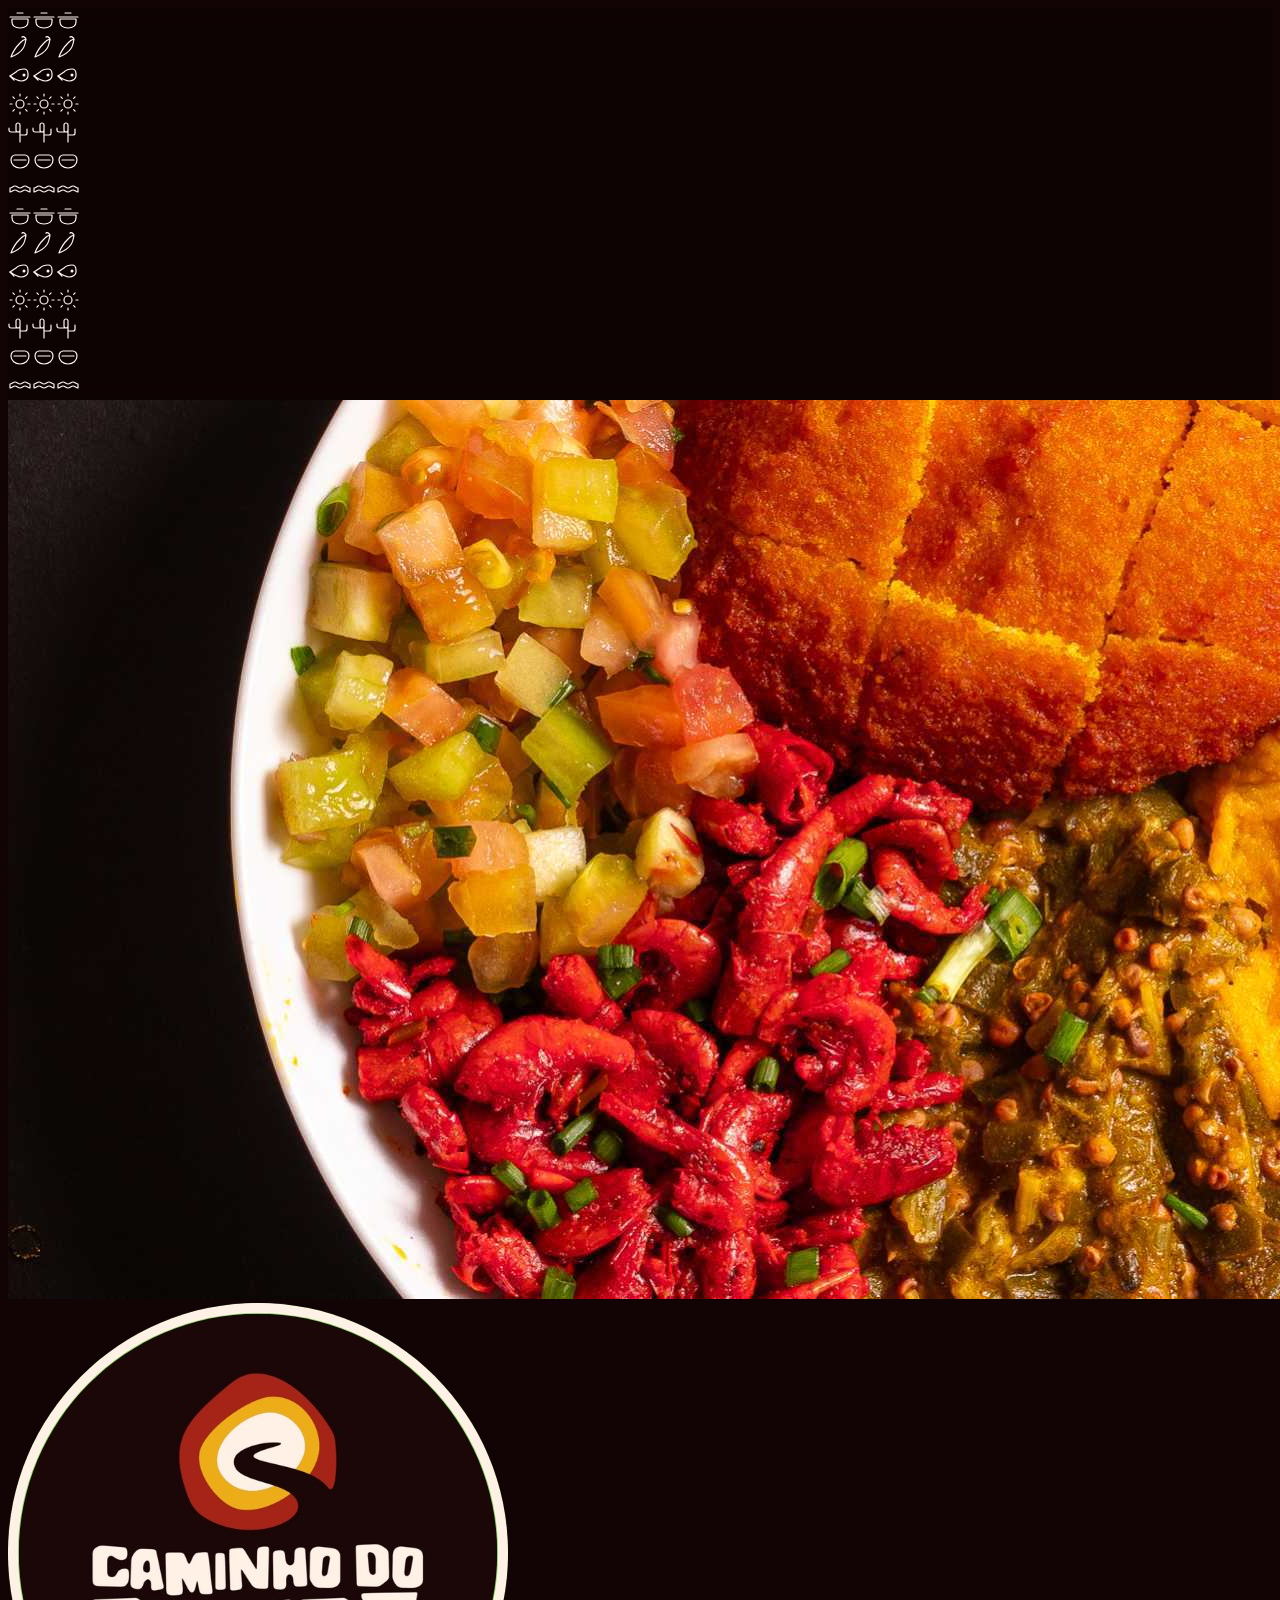
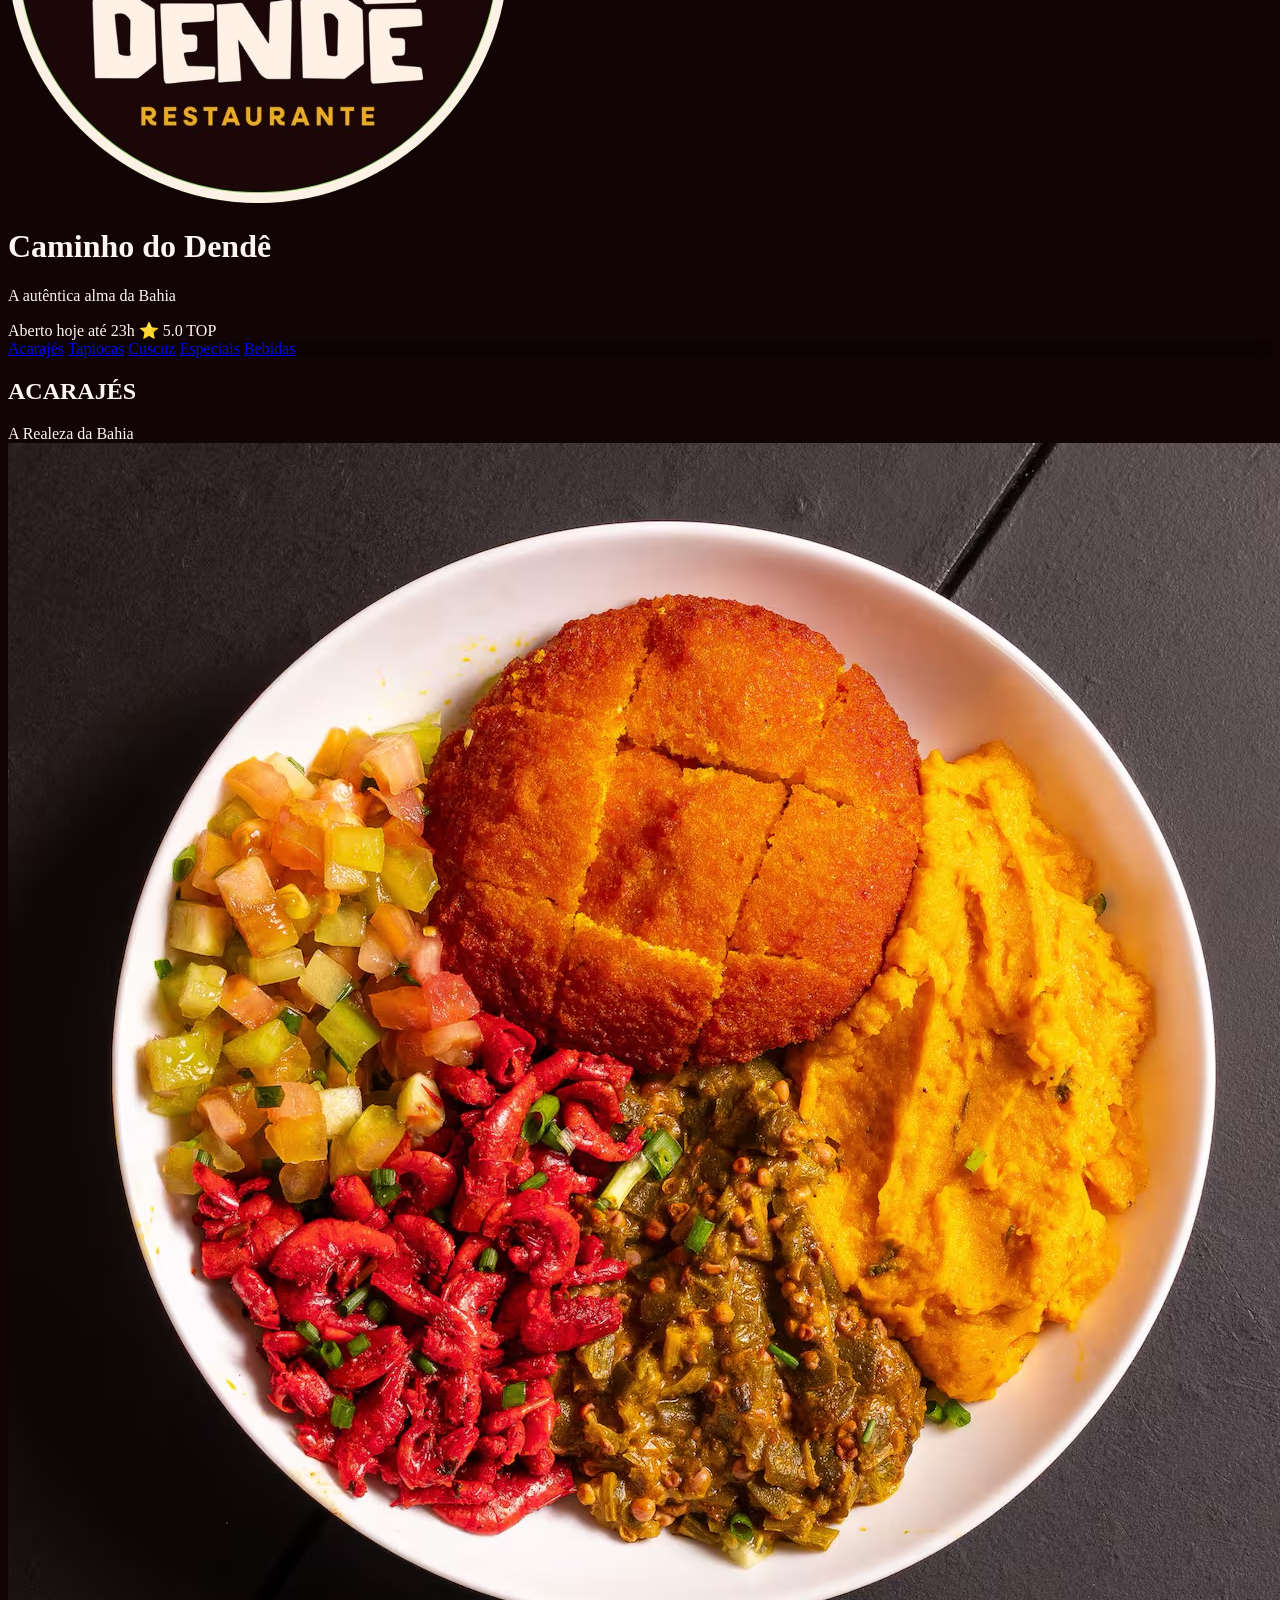
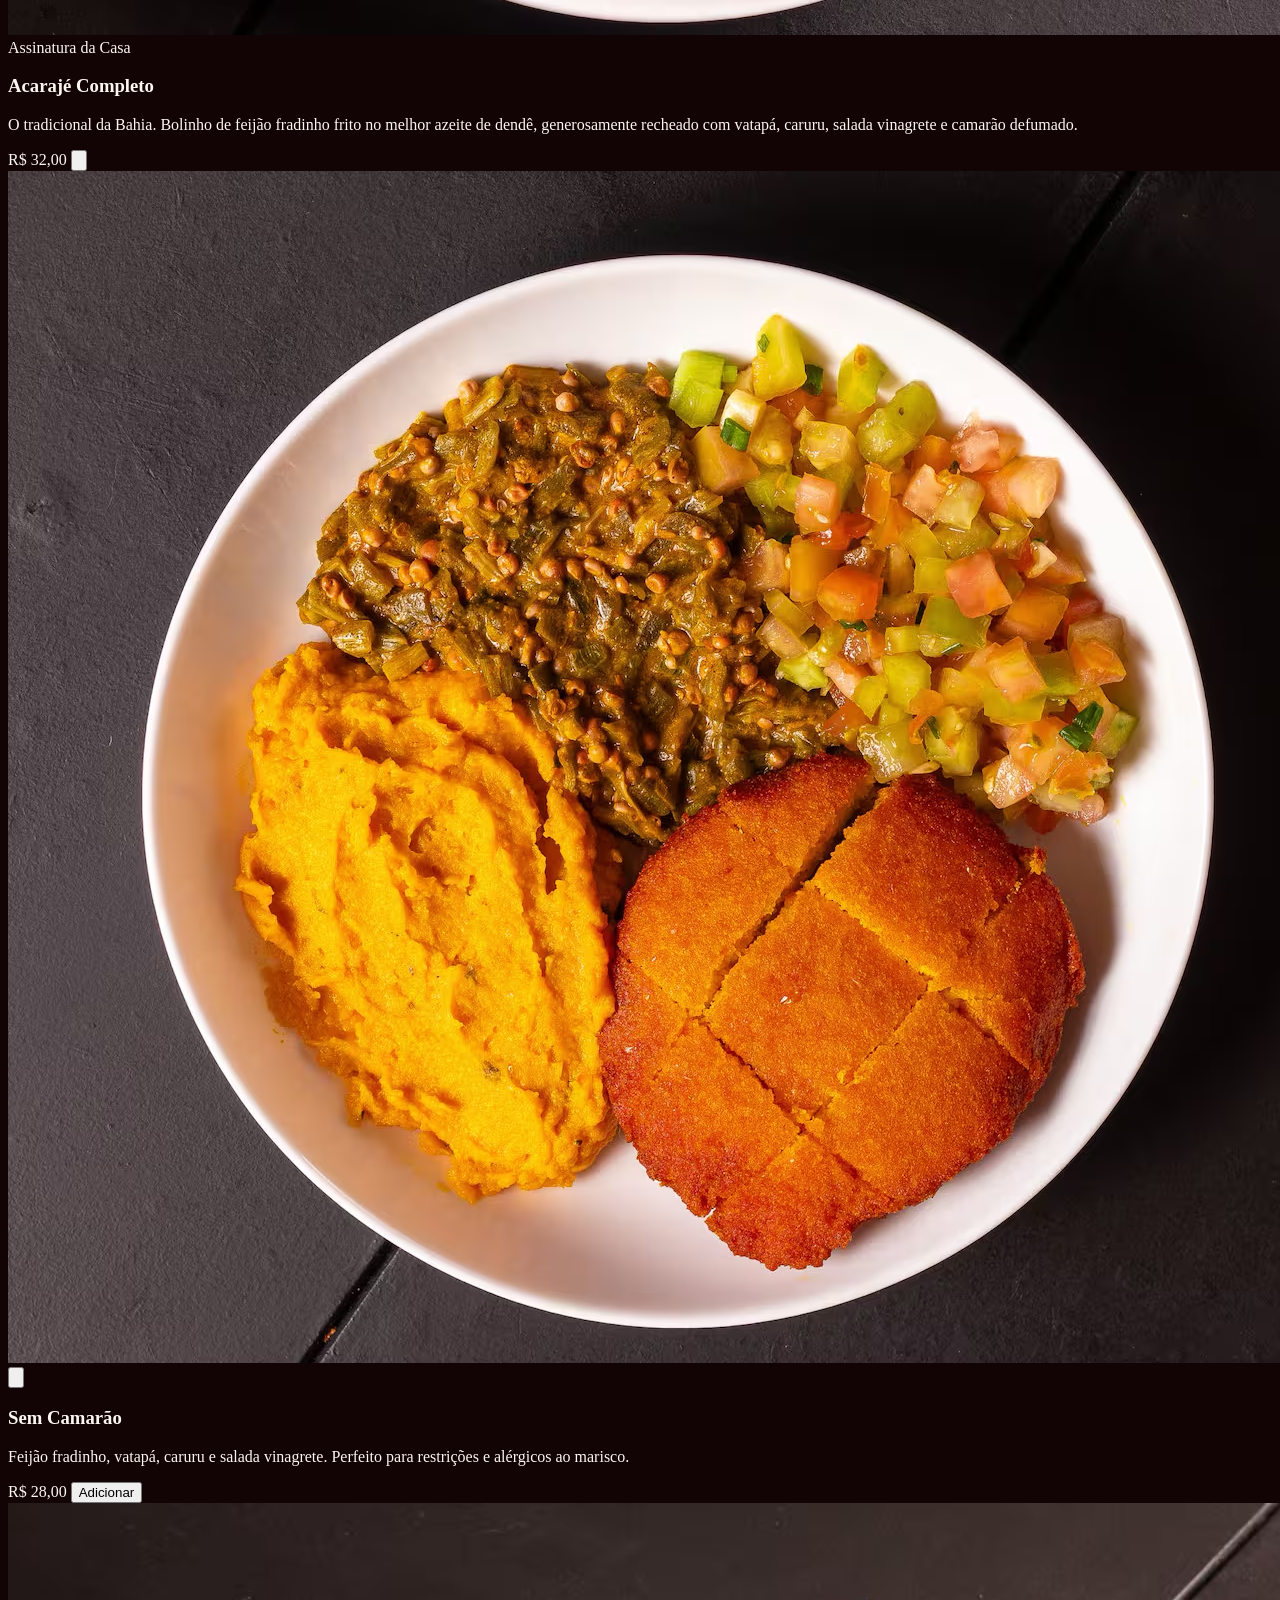
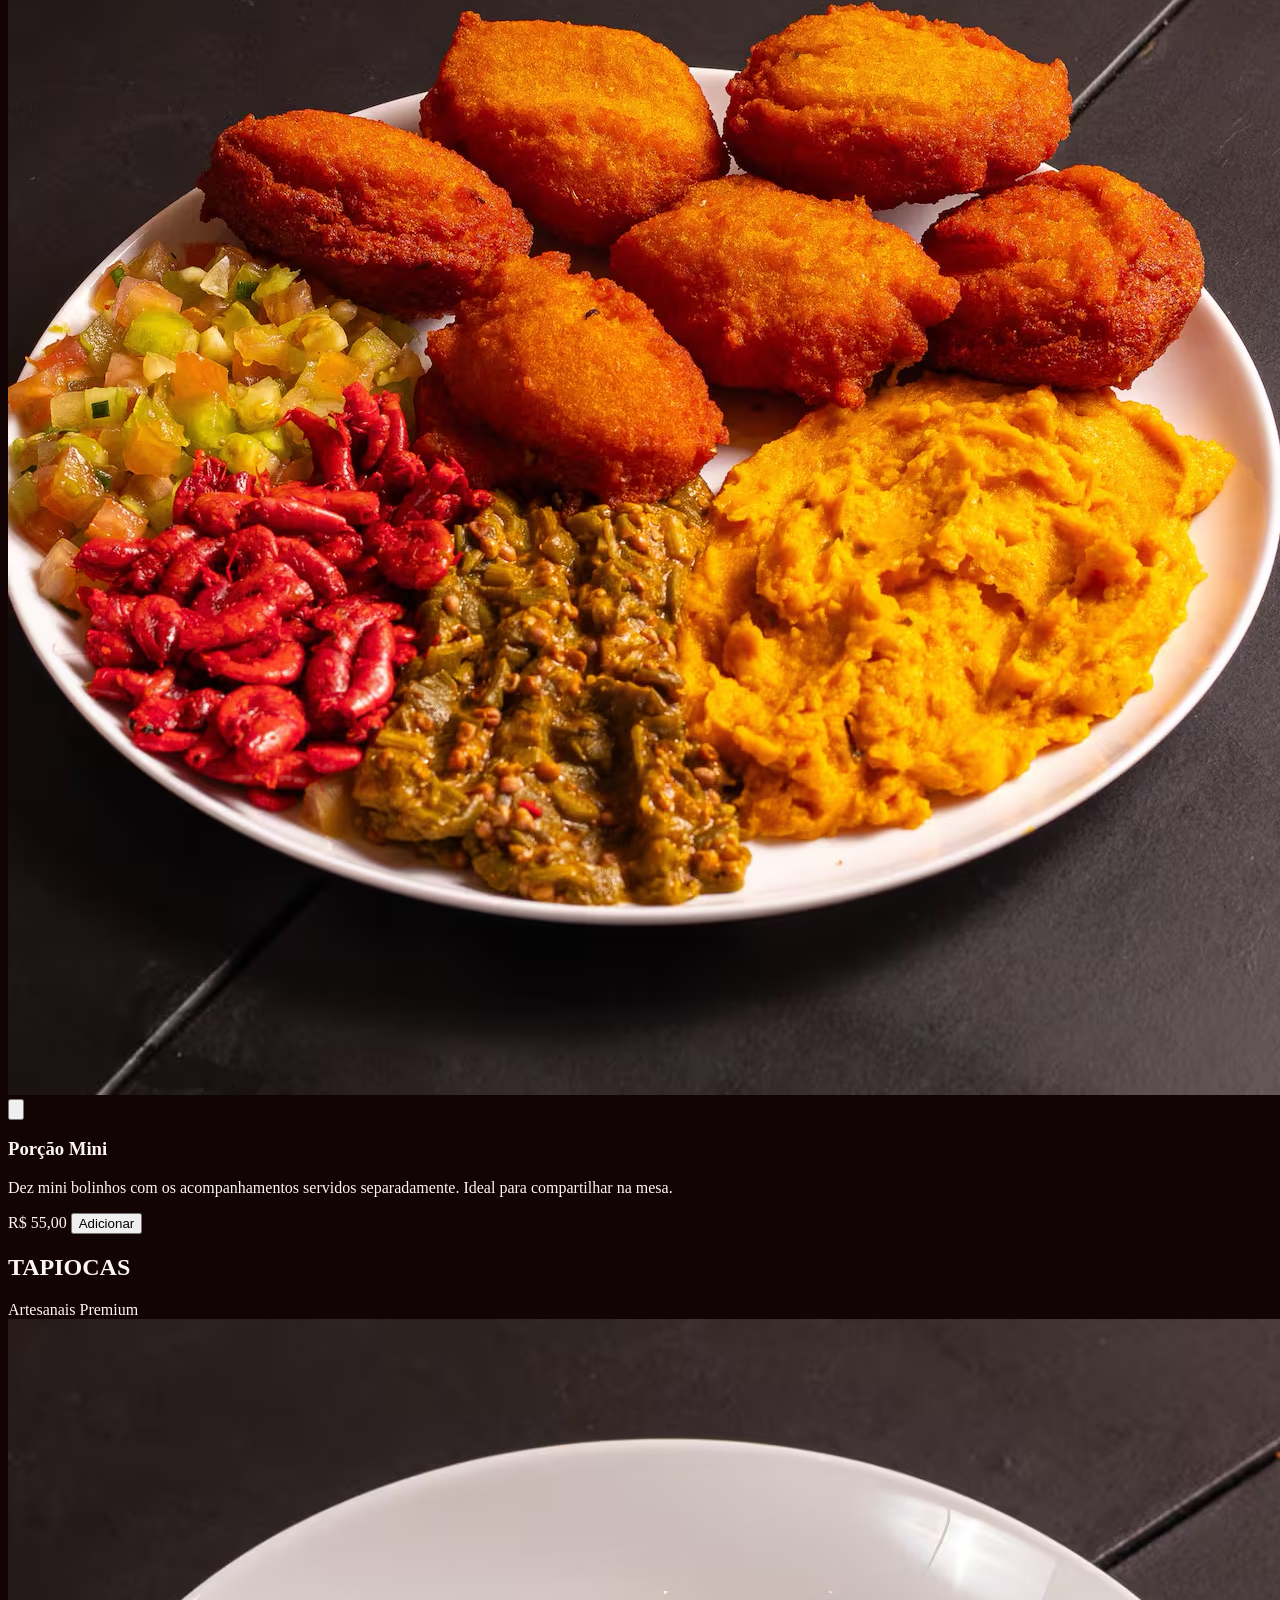
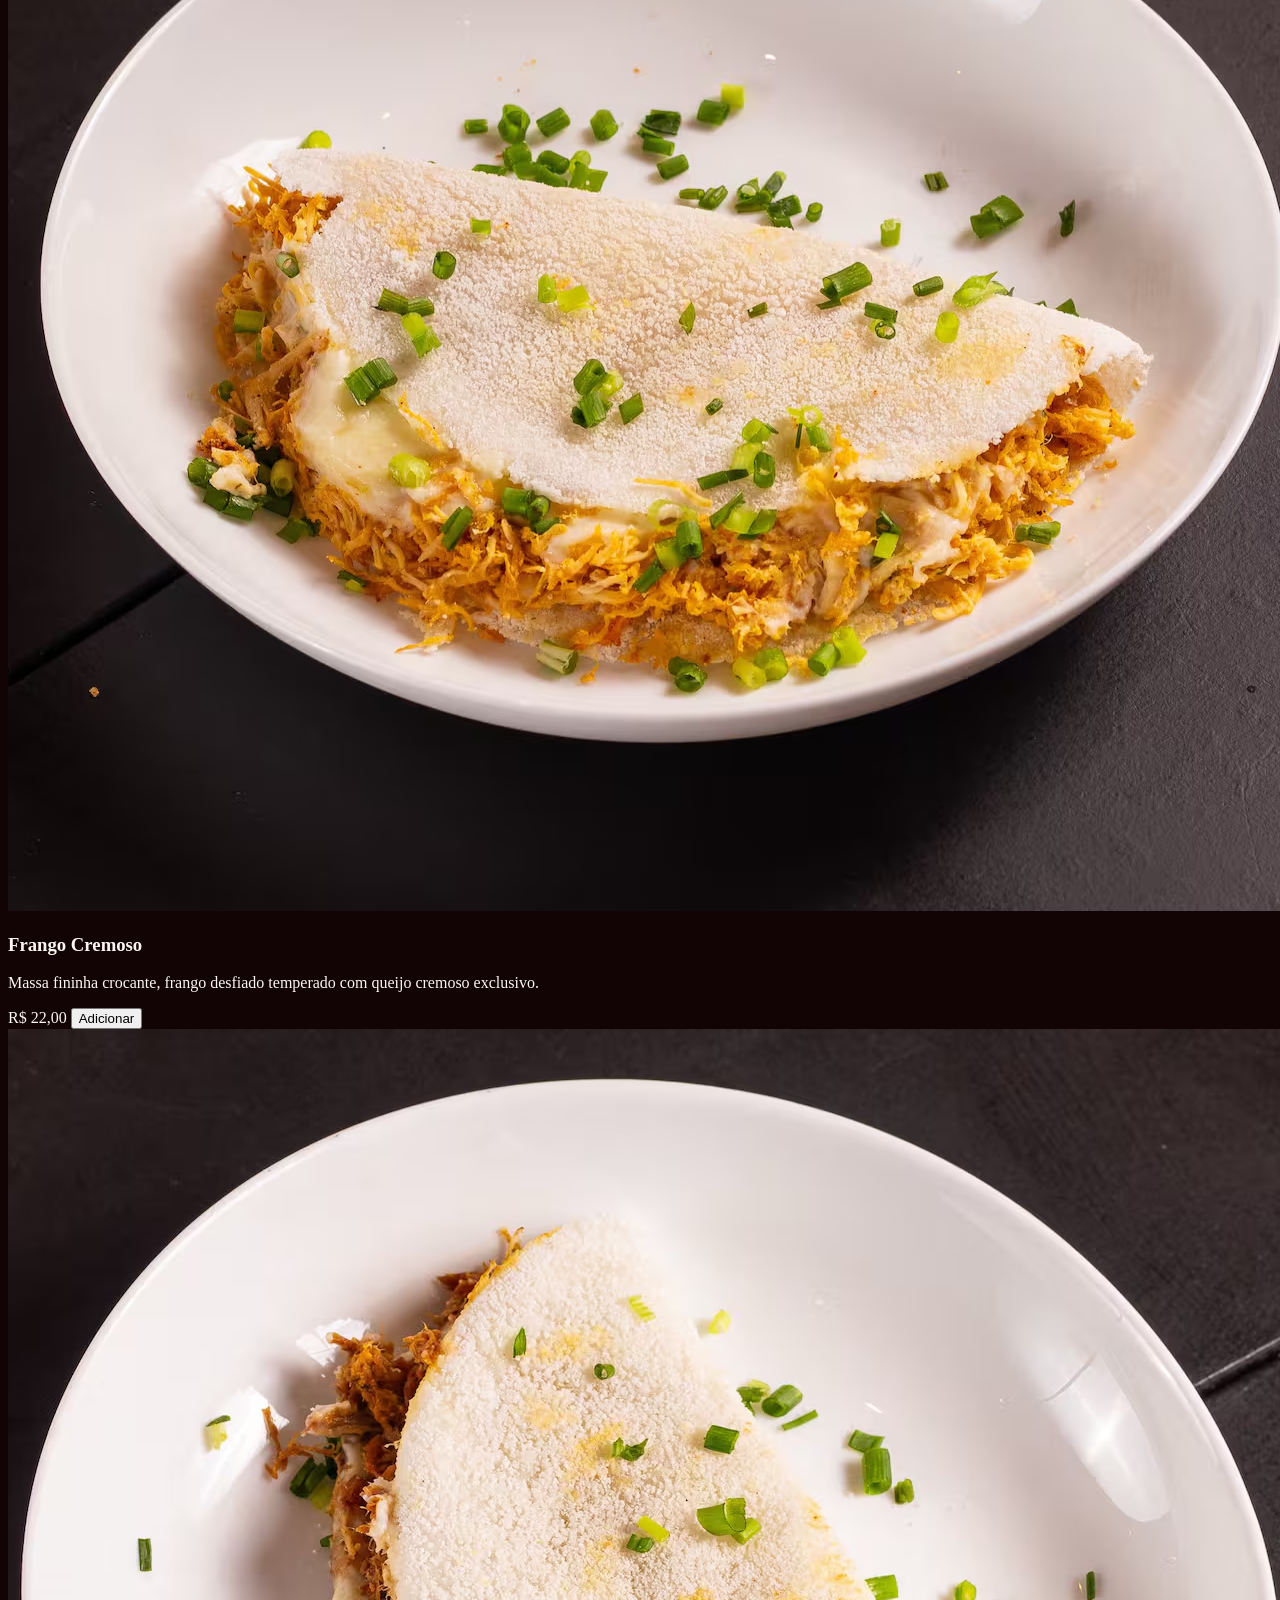
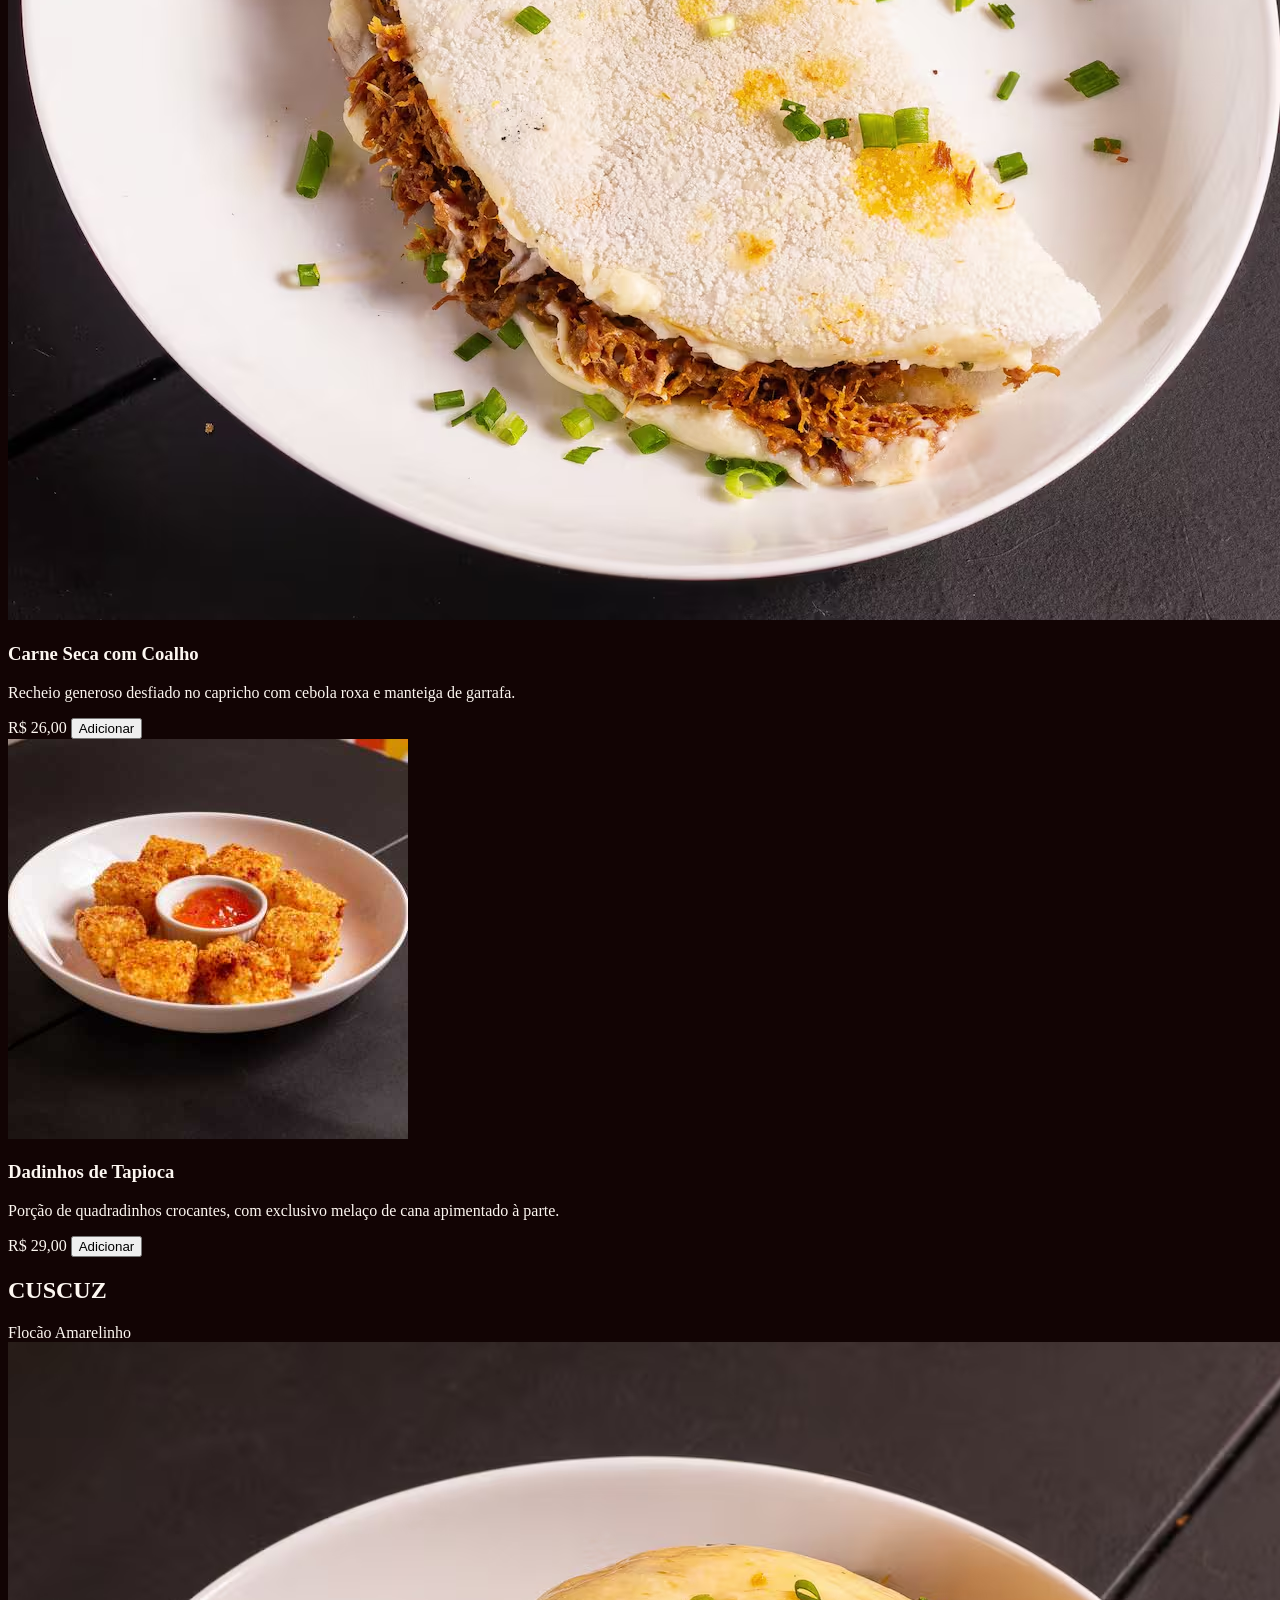
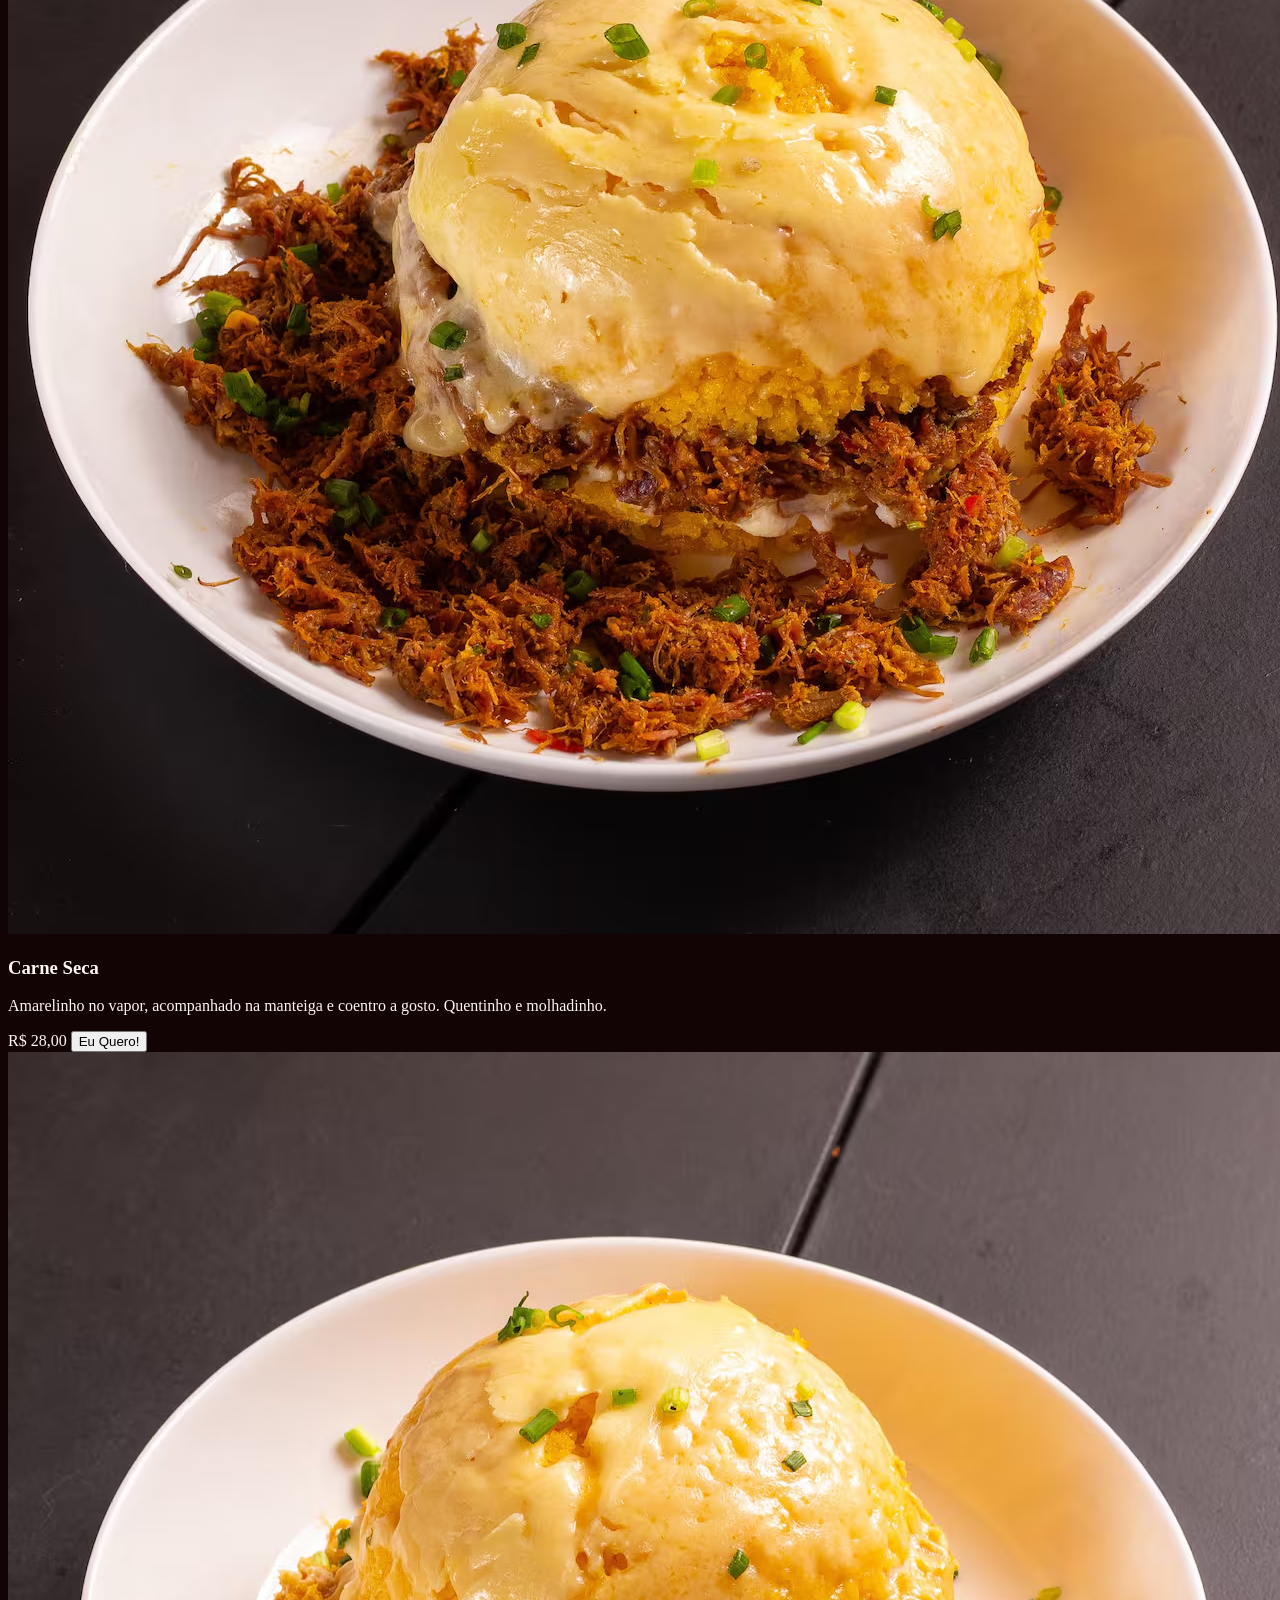
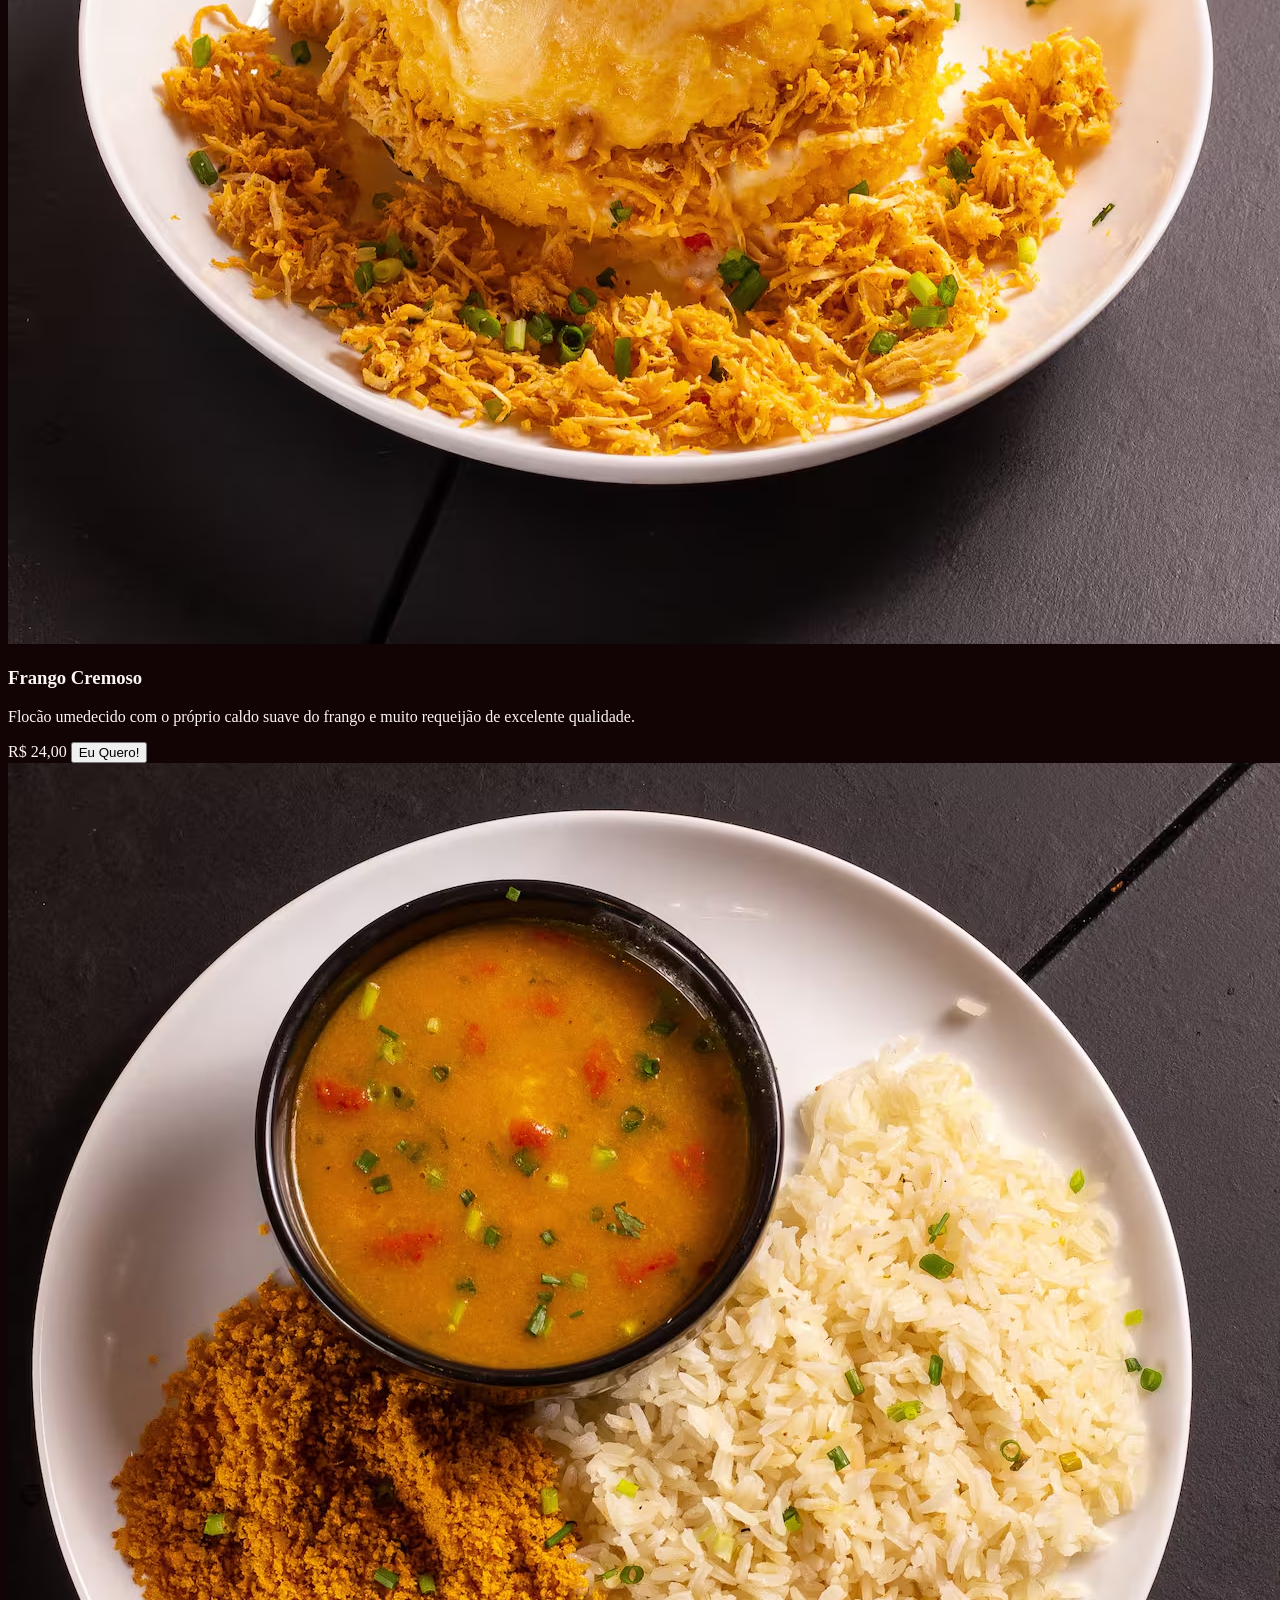
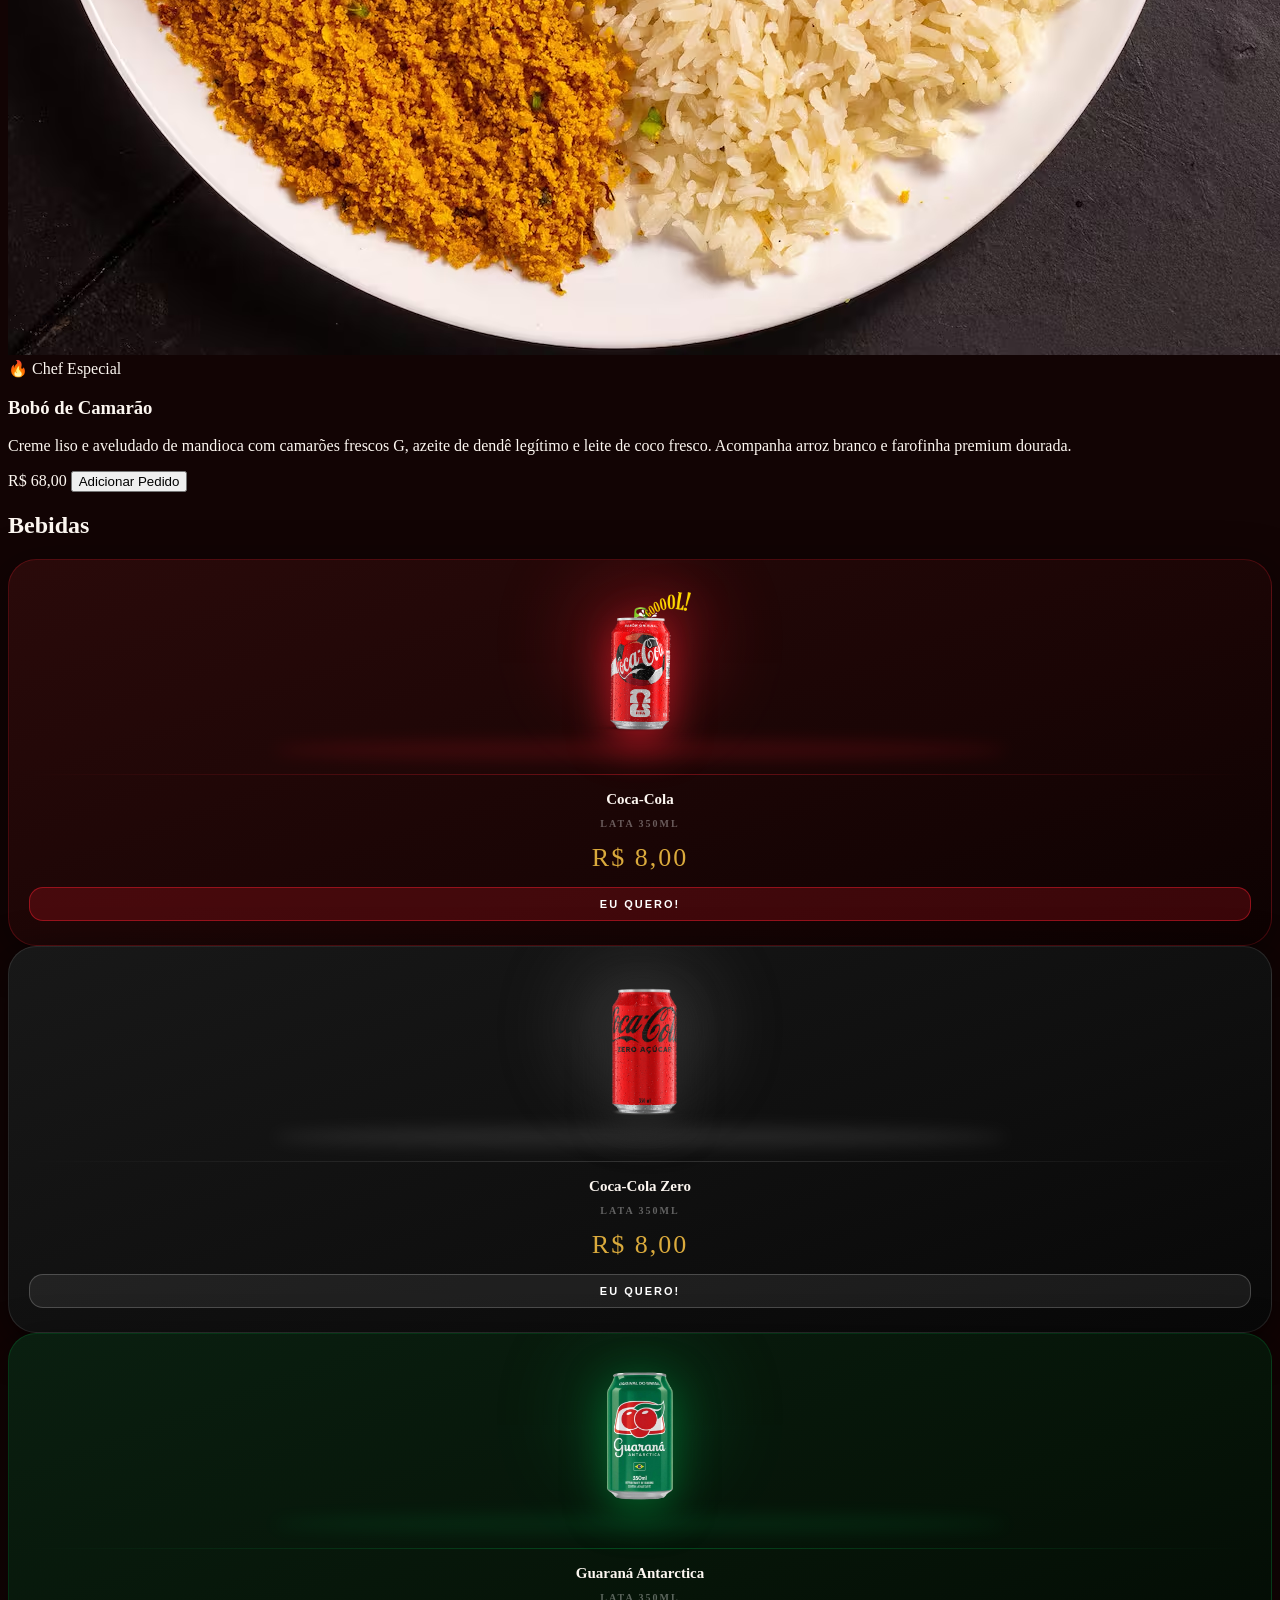
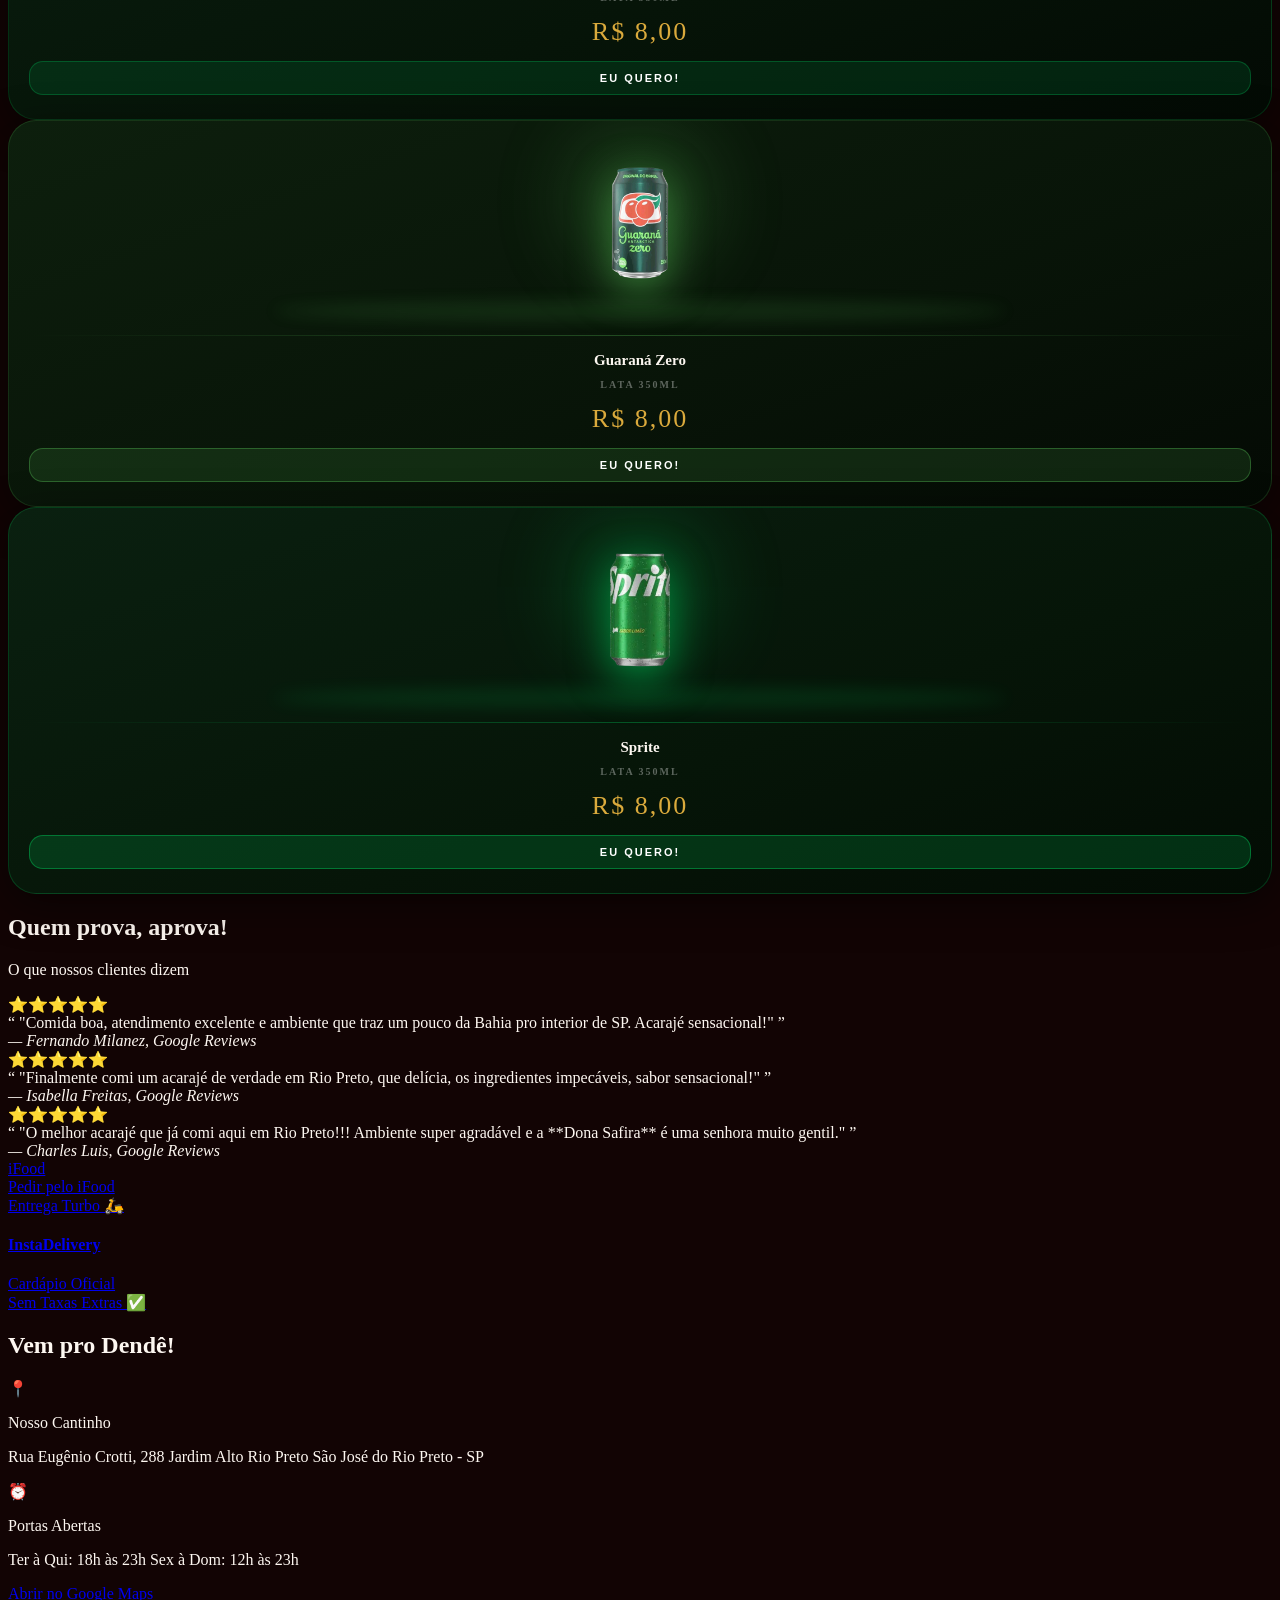
==== commit bab1f6cf: "Add files via upload" ====
--- a/CAMINHO-DO-DENDE/index.html
+++ b/CAMINHO-DO-DENDE/index.html
@@ -163,8 +163,8 @@
       
       <!-- HERO ITEM -->
       <div class="product-card group cursor-pointer lg:col-span-2 relative overflow-hidden rounded-2xl bg-[#1A0A0A] border border-white/5 hover:border-brand-gold/30 transition duration-500 shadow-xl">
-        <div class="flex flex-col lg:flex-row h-full">
-          <div class="w-full lg:w-3/5 h-[300px] lg:h-[400px] overflow-hidden">
+        <div class="flex flex-col lg:flex-row min-h-full">
+          <div class="w-full lg:w-3/5 min-h-[300px] lg:min-h-full overflow-hidden">
             <img src="assets/cardapio/acaraje-completo.avif" class="w-full h-full object-cover opacity-80 group-hover:scale-105 group-hover:opacity-100 transition duration-700">
           </div>
           <div class="w-full lg:w-2/5 p-8 md:p-10 flex flex-col justify-center relative">
@@ -310,7 +310,7 @@
     <div class="grid grid-cols-1 md:grid-cols-2 gap-8 md:gap-16">
        <!-- Horizontal Layout  -->
        <div class="product-card group cursor-pointer flex flex-col md:flex-row items-center md:items-start gap-6 border-b border-white/10 pb-8 text-center md:text-left transition hover:bg-white/5 p-4 rounded-3xl">
-          <div class="w-40 h-40 md:w-48 md:h-48 shrink-0 rounded-full overflow-hidden border-4 border-brand-pimenta shadow-2xl">
+          <div class="w-40 h-40 md:w-64 md:h-64 lg:w-72 lg:h-72 shrink-0 rounded-full overflow-hidden border-4 border-brand-pimenta shadow-2xl">
             <img src="assets/cardapio/cuscuz-de-carne-seca.avif" class="w-full h-full object-cover opacity-90 group-hover:scale-110 transition duration-1000">
           </div>
           <div class="flex-1 flex flex-col h-full justify-between">
@@ -327,7 +327,7 @@
 
        <!-- Horizontal Layout  -->
        <div class="product-card group cursor-pointer flex flex-col md:flex-row items-center md:items-start gap-6 border-b border-white/10 pb-8 text-center md:text-left transition hover:bg-white/5 p-4 rounded-3xl">
-          <div class="w-40 h-40 md:w-48 md:h-48 shrink-0 rounded-full overflow-hidden border-4 border-brand-gold shadow-2xl">
+          <div class="w-40 h-40 md:w-64 md:h-64 lg:w-72 lg:h-72 shrink-0 rounded-full overflow-hidden border-4 border-brand-gold shadow-2xl">
             <img src="assets/cardapio/cuscuz-de-frango-cremoso.avif" class="w-full h-full object-cover opacity-90 group-hover:scale-110 transition duration-1000">
           </div>
           <div class="flex-1 flex flex-col h-full justify-between">
@@ -372,7 +372,111 @@
           </div>
        </div>
      </div>
-  </main>
+
+  <!-- ==================== Categoria BEBIDAS ==================== -->
+  <section id="cat-bebidas" class="scroll-mt-32">
+    <div class="flex items-center gap-4 mb-16 mt-32">
+      <div class="h-px flex-1 bg-gradient-to-r from-transparent to-brand-gold/30"></div>
+      <h2 class="font-cordel text-5xl md:text-7xl text-brand-gold uppercase tracking-[0.2em]">Bebidas</h2>
+      <div class="h-px flex-1 bg-gradient-to-l from-transparent to-brand-gold/30"></div>
+    </div>
+
+    <style>
+      .drink-card { position:relative; border-radius:28px; overflow:hidden; cursor:pointer; transition:transform .3s ease, box-shadow .3s ease; }
+      .drink-card:hover { transform: translateY(-8px); }
+      .drink-card:hover .drink-can { transform: translateY(-10px) scale(1.08); filter: drop-shadow(0 24px 32px var(--glow)); }
+      .drink-card:hover .drink-glow { opacity:0.5; transform:scale(1.2); }
+      .drink-can { transition: transform .4s cubic-bezier(.34,1.56,.64,1), filter .4s ease; filter: drop-shadow(0 12px 20px var(--glow)); }
+      .drink-glow { position:absolute; border-radius:50%; filter:blur(40px); opacity:0.25; transition:opacity .4s, transform .4s; pointer-events:none; }
+      .drink-reflection { width:60%; height:20px; margin:0 auto -6px; border-radius:50%; opacity:0.15; filter:blur(8px); }
+    </style>
+
+    <div class="grid grid-cols-2 md:grid-cols-3 lg:grid-cols-5 gap-5">
+
+      <!-- Coca-Cola -->
+      <div class="drink-card product-card group" style="--glow:rgba(234,29,44,0.7); background:linear-gradient(160deg,#2a0a0a 0%,#1a0505 60%,#0d0202 100%); border:1px solid rgba(234,29,44,0.25); box-shadow:0 10px 40px rgba(0,0,0,0.5);">
+        <div style="padding:32px 20px 16px; position:relative; text-align:center;">
+          <div class="drink-glow" style="background:#EA1D2C; width:140px; height:140px; top:10px; left:50%; transform:translateX(-50%);"></div>
+          <img src="assets/cardapio/coca-cola-lata.png" class="drink-can" style="height:140px; width:auto; margin:0 auto; display:block; position:relative; z-index:1;" alt="Coca-Cola">
+          <div class="drink-reflection" style="background:#EA1D2C; margin-top:8px;"></div>
+        </div>
+        <div style="padding:4px 20px 24px; text-align:center; position:relative; z-index:1;">
+          <div style="height:1px; background:linear-gradient(90deg,transparent,rgba(234,29,44,0.4),transparent); margin-bottom:14px;"></div>
+          <h3 class="font-black text-white uppercase tracking-tight" style="font-size:15px; line-height:1.2; margin-bottom:4px;">Coca-Cola</h3>
+          <p style="font-size:10px; color:rgba(255,255,255,0.35); font-weight:700; letter-spacing:2px; text-transform:uppercase; margin-bottom:14px;">Lata 350ml</p>
+          <div class="price-tag font-cordel" style="font-size:26px; color:#DAAA3C; letter-spacing:2px; margin-bottom:14px;">R$ 8,00</div>
+          <button class="add-btn" style="width:100%; background:rgba(234,29,44,0.2); border:1px solid rgba(234,29,44,0.5); color:white; padding:10px; border-radius:14px; font-weight:800; font-size:11px; letter-spacing:2px; text-transform:uppercase; cursor:pointer; transition:all .2s;" onmouseover="this.style.background='#EA1D2C'" onmouseout="this.style.background='rgba(234,29,44,0.2)'">Eu Quero!</button>
+        </div>
+      </div>
+
+      <!-- Coca-Cola Zero -->
+      <div class="drink-card product-card group" style="--glow:rgba(40,40,40,0.9); background:linear-gradient(160deg,#181818 0%,#0f0f0f 60%,#080808 100%); border:1px solid rgba(255,255,255,0.1); box-shadow:0 10px 40px rgba(0,0,0,0.6);">
+        <div style="padding:32px 20px 16px; position:relative; text-align:center;">
+          <div class="drink-glow" style="background:#888; width:140px; height:140px; top:10px; left:50%; transform:translateX(-50%);"></div>
+          <img src="assets/cardapio/coca-cola-zero-lata.png" class="drink-can" style="height:140px; width:auto; margin:0 auto; display:block; position:relative; z-index:1;" alt="Coca-Cola Zero">
+          <div class="drink-reflection" style="background:#aaa; margin-top:8px;"></div>
+        </div>
+        <div style="padding:4px 20px 24px; text-align:center; position:relative; z-index:1;">
+          <div style="height:1px; background:linear-gradient(90deg,transparent,rgba(255,255,255,0.15),transparent); margin-bottom:14px;"></div>
+          <h3 class="font-black text-white uppercase tracking-tight" style="font-size:15px; line-height:1.2; margin-bottom:4px;">Coca-Cola Zero</h3>
+          <p style="font-size:10px; color:rgba(255,255,255,0.35); font-weight:700; letter-spacing:2px; text-transform:uppercase; margin-bottom:14px;">Lata 350ml</p>
+          <div class="price-tag font-cordel" style="font-size:26px; color:#DAAA3C; letter-spacing:2px; margin-bottom:14px;">R$ 8,00</div>
+          <button class="add-btn" style="width:100%; background:rgba(255,255,255,0.07); border:1px solid rgba(255,255,255,0.2); color:white; padding:10px; border-radius:14px; font-weight:800; font-size:11px; letter-spacing:2px; text-transform:uppercase; cursor:pointer; transition:all .2s;" onmouseover="this.style.background='rgba(255,255,255,0.18)'" onmouseout="this.style.background='rgba(255,255,255,0.07)'">Eu Quero!</button>
+        </div>
+      </div>
+
+      <!-- Guaraná Antarctica -->
+      <div class="drink-card product-card group" style="--glow:rgba(0,120,50,0.7); background:linear-gradient(160deg,#0a1f10 0%,#061408 60%,#030a04 100%); border:1px solid rgba(0,150,60,0.25); box-shadow:0 10px 40px rgba(0,0,0,0.5);">
+        <div style="padding:32px 20px 16px; position:relative; text-align:center;">
+          <div class="drink-glow" style="background:#00843D; width:140px; height:140px; top:10px; left:50%; transform:translateX(-50%);"></div>
+          <img src="assets/cardapio/guarana-antarctica-lata.png" class="drink-can" style="height:140px; width:auto; margin:0 auto; display:block; position:relative; z-index:1;" alt="Guaraná Antarctica">
+          <div class="drink-reflection" style="background:#00843D; margin-top:8px;"></div>
+        </div>
+        <div style="padding:4px 20px 24px; text-align:center; position:relative; z-index:1;">
+          <div style="height:1px; background:linear-gradient(90deg,transparent,rgba(0,150,60,0.4),transparent); margin-bottom:14px;"></div>
+          <h3 class="font-black text-white uppercase tracking-tight" style="font-size:15px; line-height:1.2; margin-bottom:4px;">Guaraná Antarctica</h3>
+          <p style="font-size:10px; color:rgba(255,255,255,0.35); font-weight:700; letter-spacing:2px; text-transform:uppercase; margin-bottom:14px;">Lata 350ml</p>
+          <div class="price-tag font-cordel" style="font-size:26px; color:#DAAA3C; letter-spacing:2px; margin-bottom:14px;">R$ 8,00</div>
+          <button class="add-btn" style="width:100%; background:rgba(0,132,61,0.2); border:1px solid rgba(0,132,61,0.5); color:white; padding:10px; border-radius:14px; font-weight:800; font-size:11px; letter-spacing:2px; text-transform:uppercase; cursor:pointer; transition:all .2s;" onmouseover="this.style.background='#00843D'" onmouseout="this.style.background='rgba(0,132,61,0.2)'">Eu Quero!</button>
+        </div>
+      </div>
+
+      <!-- Guaraná Zero -->
+      <div class="drink-card product-card group" style="--glow:rgba(80,180,80,0.6); background:linear-gradient(160deg,#0d1f0d 0%,#081408 60%,#040a04 100%); border:1px solid rgba(80,180,80,0.2); box-shadow:0 10px 40px rgba(0,0,0,0.5);">
+        <div style="padding:32px 20px 16px; position:relative; text-align:center;">
+          <div class="drink-glow" style="background:#50b450; width:140px; height:140px; top:10px; left:50%; transform:translateX(-50%);"></div>
+          <img src="assets/cardapio/guarana-zero-lata.png" class="drink-can" style="height:140px; width:auto; margin:0 auto; display:block; position:relative; z-index:1;" alt="Guaraná Zero">
+          <div class="drink-reflection" style="background:#50b450; margin-top:8px;"></div>
+        </div>
+        <div style="padding:4px 20px 24px; text-align:center; position:relative; z-index:1;">
+          <div style="height:1px; background:linear-gradient(90deg,transparent,rgba(80,180,80,0.35),transparent); margin-bottom:14px;"></div>
+          <h3 class="font-black text-white uppercase tracking-tight" style="font-size:15px; line-height:1.2; margin-bottom:4px;">Guaraná Zero</h3>
+          <p style="font-size:10px; color:rgba(255,255,255,0.35); font-weight:700; letter-spacing:2px; text-transform:uppercase; margin-bottom:14px;">Lata 350ml</p>
+          <div class="price-tag font-cordel" style="font-size:26px; color:#DAAA3C; letter-spacing:2px; margin-bottom:14px;">R$ 8,00</div>
+          <button class="add-btn" style="width:100%; background:rgba(80,180,80,0.15); border:1px solid rgba(80,180,80,0.4); color:white; padding:10px; border-radius:14px; font-weight:800; font-size:11px; letter-spacing:2px; text-transform:uppercase; cursor:pointer; transition:all .2s;" onmouseover="this.style.background='rgba(80,180,80,0.4)'" onmouseout="this.style.background='rgba(80,180,80,0.15)'">Eu Quero!</button>
+        </div>
+      </div>
+
+      <!-- Sprite -->
+      <div class="drink-card product-card group" style="--glow:rgba(0,180,80,0.7); background:linear-gradient(160deg,#0a2010 0%,#061508 60%,#030c04 100%); border:1px solid rgba(0,180,80,0.25); box-shadow:0 10px 40px rgba(0,0,0,0.5);">
+        <div style="padding:32px 20px 16px; position:relative; text-align:center;">
+          <div class="drink-glow" style="background:#00B850; width:140px; height:140px; top:10px; left:50%; transform:translateX(-50%);"></div>
+          <img src="assets/cardapio/sprite-350ml.png" class="drink-can" style="height:140px; width:auto; margin:0 auto; display:block; position:relative; z-index:1;" alt="Sprite">
+          <div class="drink-reflection" style="background:#00B850; margin-top:8px;"></div>
+        </div>
+        <div style="padding:4px 20px 24px; text-align:center; position:relative; z-index:1;">
+          <div style="height:1px; background:linear-gradient(90deg,transparent,rgba(0,180,80,0.4),transparent); margin-bottom:14px;"></div>
+          <h3 class="font-black text-white uppercase tracking-tight" style="font-size:15px; line-height:1.2; margin-bottom:4px;">Sprite</h3>
+          <p style="font-size:10px; color:rgba(255,255,255,0.35); font-weight:700; letter-spacing:2px; text-transform:uppercase; margin-bottom:14px;">Lata 350ml</p>
+          <div class="price-tag font-cordel" style="font-size:26px; color:#DAAA3C; letter-spacing:2px; margin-bottom:14px;">R$ 8,00</div>
+          <button class="add-btn" style="width:100%; background:rgba(0,184,80,0.2); border:1px solid rgba(0,184,80,0.5); color:white; padding:10px; border-radius:14px; font-weight:800; font-size:11px; letter-spacing:2px; text-transform:uppercase; cursor:pointer; transition:all .2s;" onmouseover="this.style.background='#00B850'" onmouseout="this.style.background='rgba(0,184,80,0.2)'">Eu Quero!</button>
+        </div>
+      </div>
+
+    </div>
+
+  </section>
+</main>
 
   <!-- ==================== SESSÃO: DEPOIMENTOS (SOCIAL PROOF) ==================== -->
   <section id="social-proof" class="max-w-7xl mx-auto px-6 md:px-12 mt-32">
